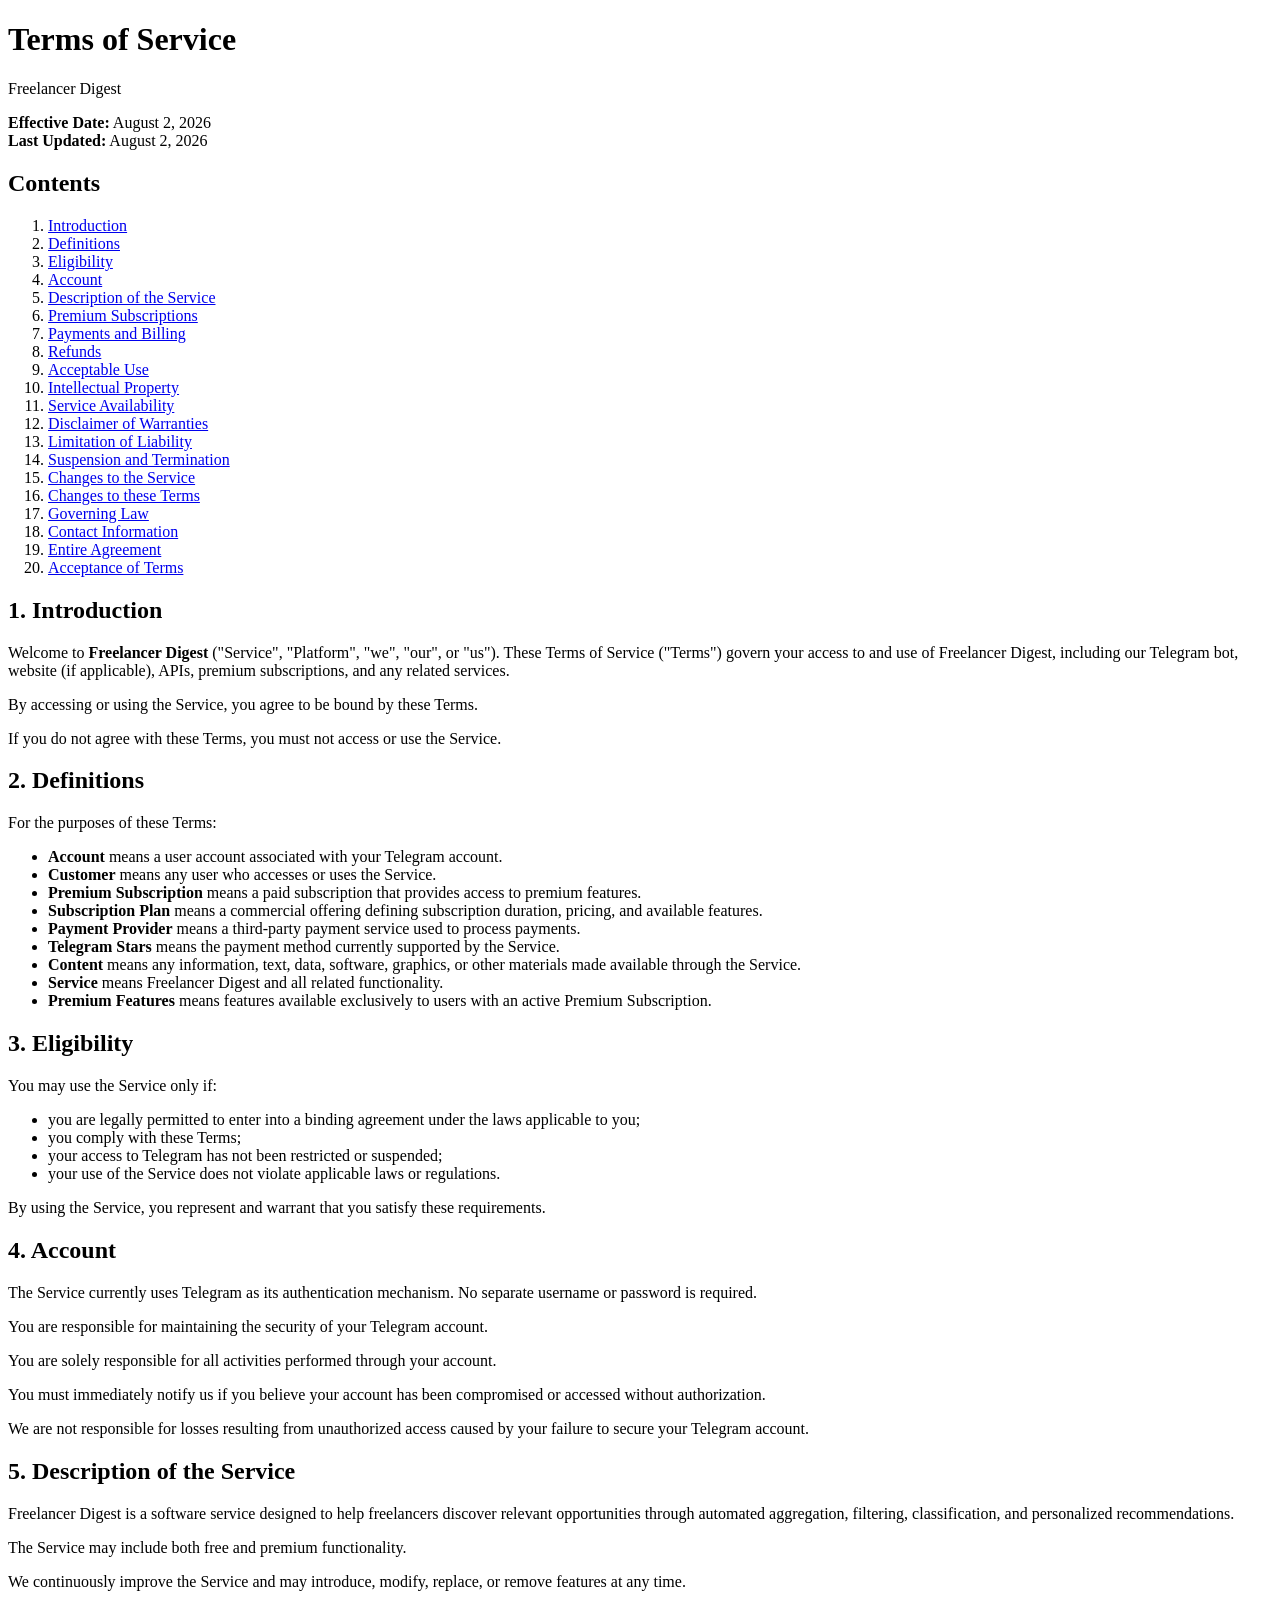
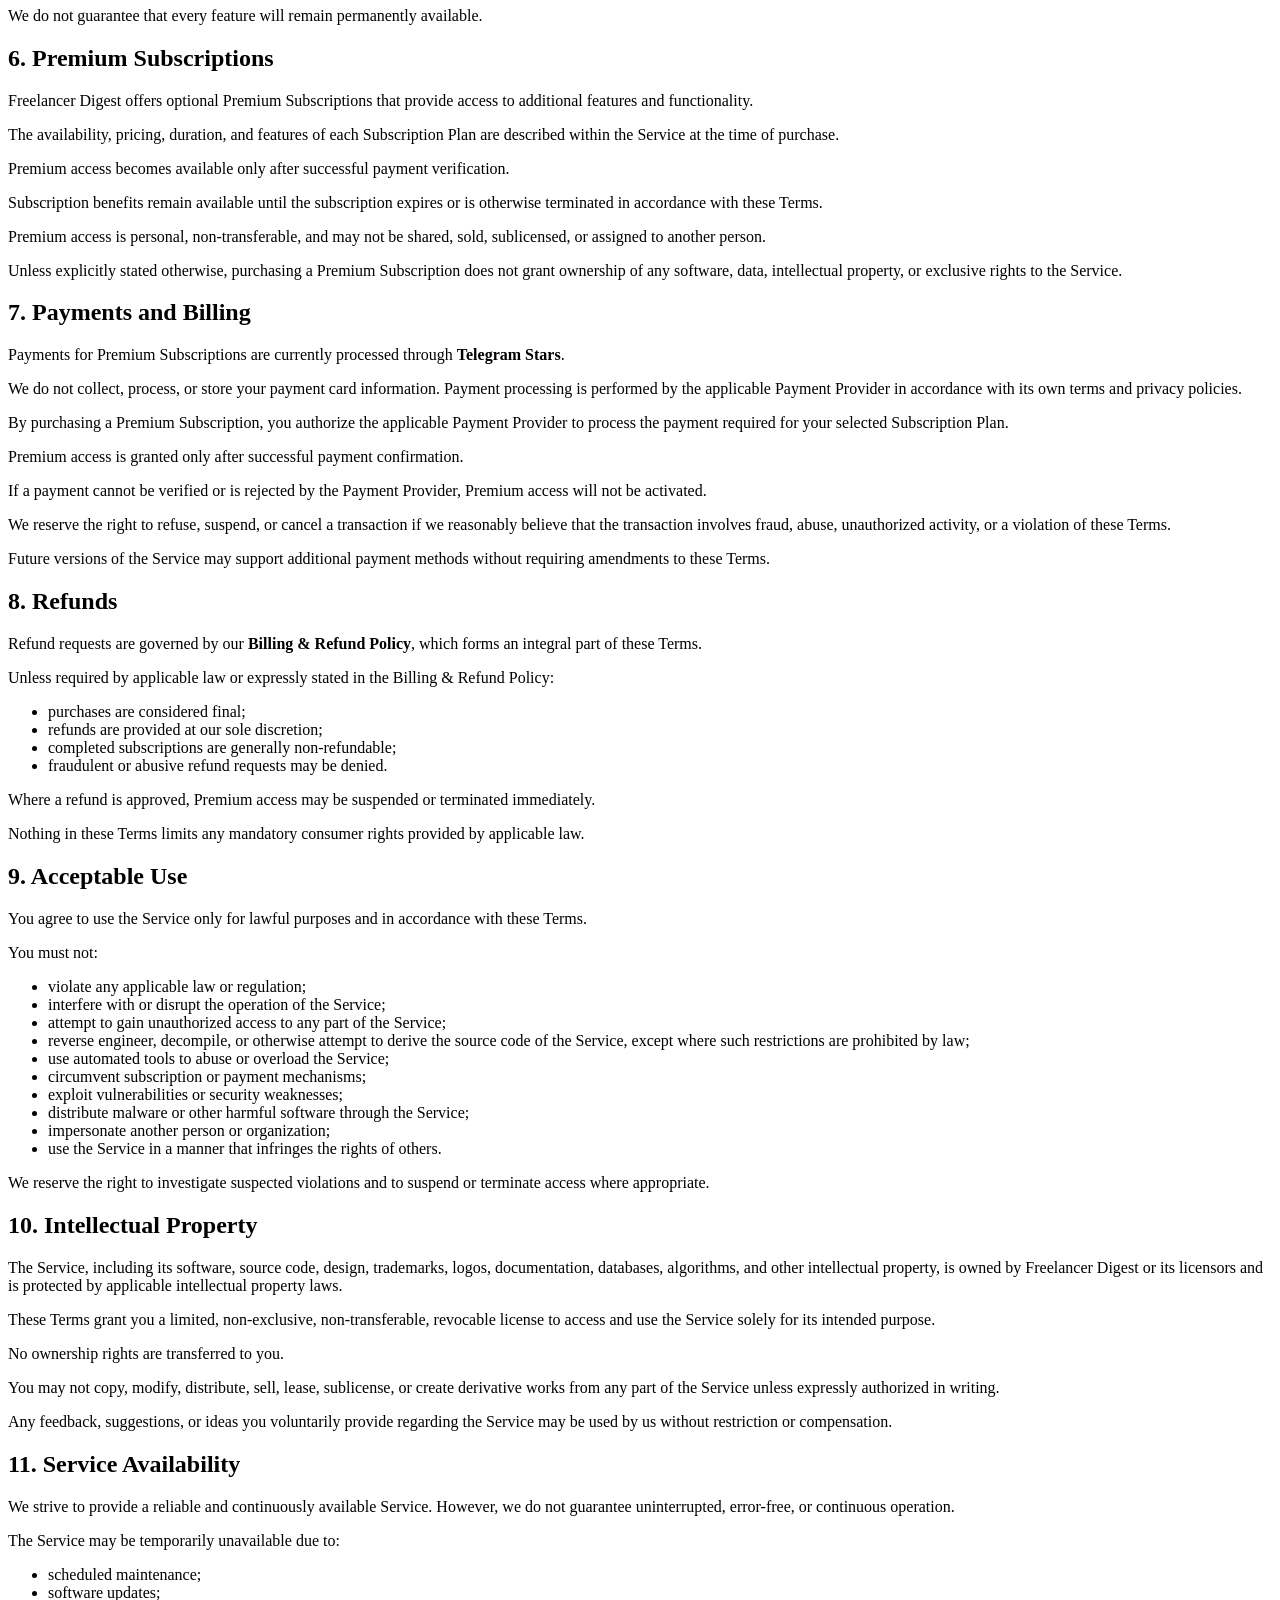
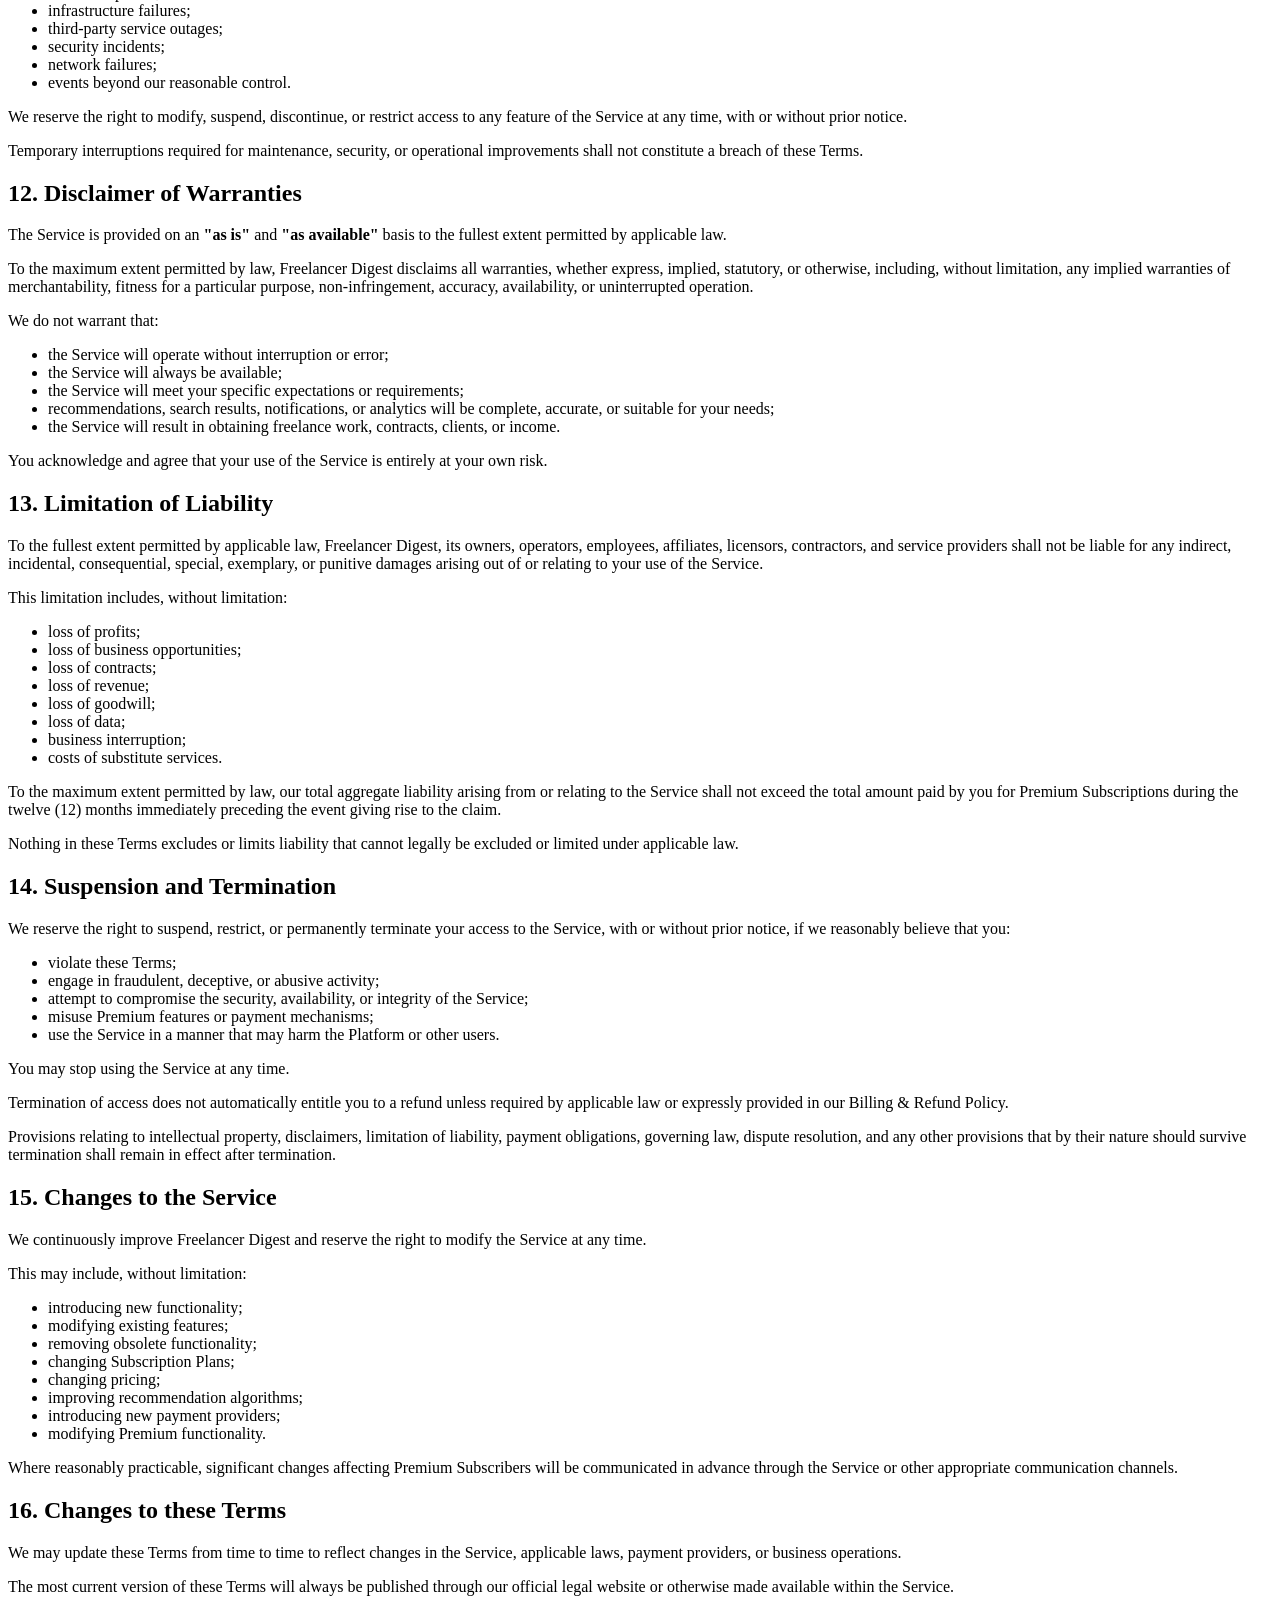
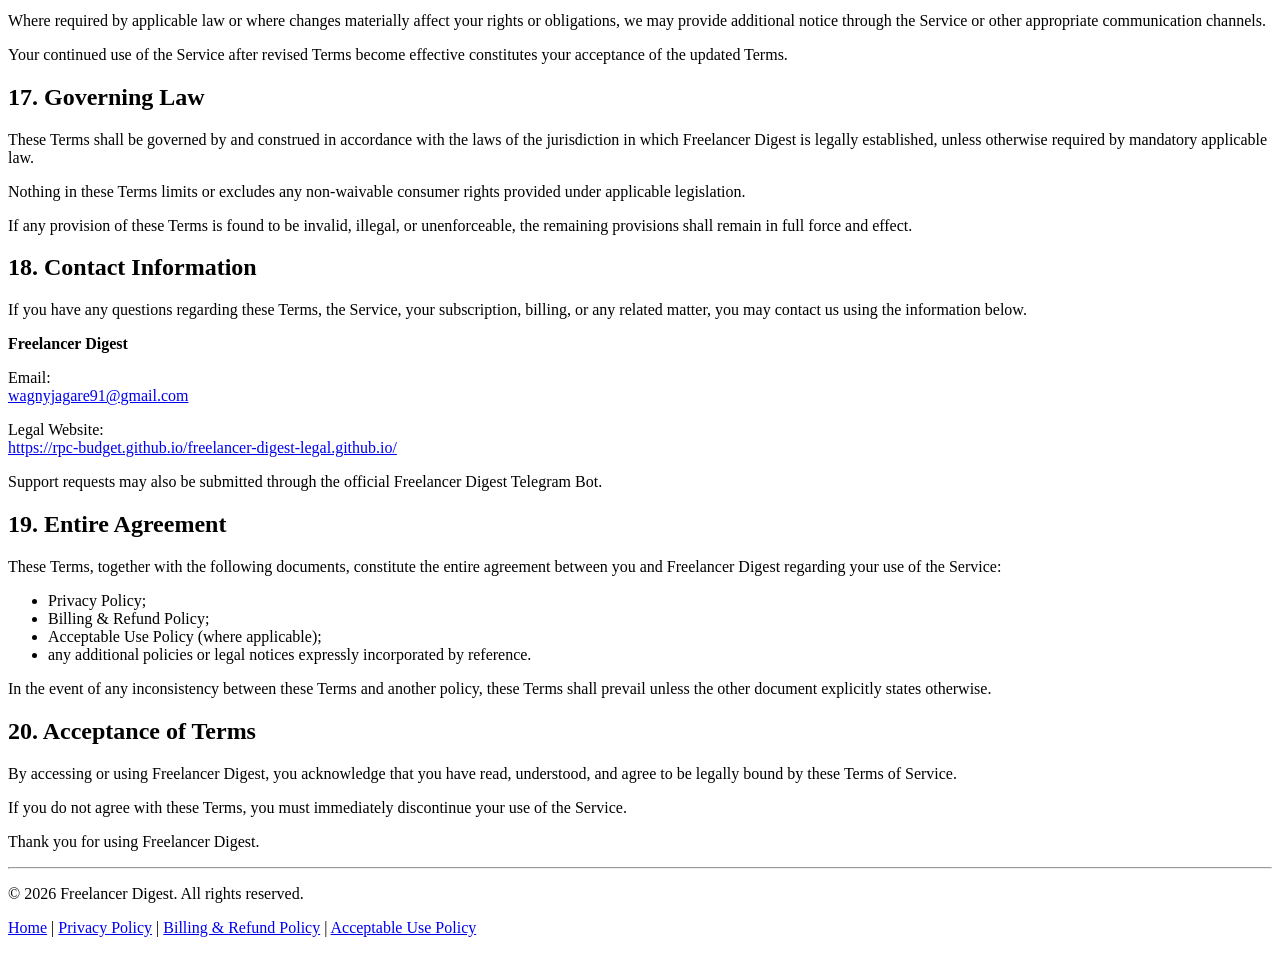
==== terms.html @ 1d77cafe "Add Terms of Service for Freelancer Digest This file contains the complete Terms of Service for Free" ====
<!DOCTYPE html>
<html lang="en">

<head>

    <meta charset="UTF-8">
    <meta name="viewport" content="width=device-width, initial-scale=1.0">

    <title>Terms of Service | Freelancer Digest Legal</title>

    <link rel="stylesheet" href="assets/style.css">

</head>

<body>

<div class="container">

<header>

    <h1>Terms of Service</h1>

    <p class="subtitle">
        Freelancer Digest
    </p>

    <p>
        <strong>Effective Date:</strong> August 2, 2026<br>
        <strong>Last Updated:</strong> August 2, 2026
    </p>

</header>

<nav class="toc">

<h2>Contents</h2>

<ol>

<li><a href="#introduction">Introduction</a></li>
<li><a href="#definitions">Definitions</a></li>
<li><a href="#eligibility">Eligibility</a></li>
<li><a href="#account">Account</a></li>
<li><a href="#service">Description of the Service</a></li>
<li><a href="#subscriptions">Premium Subscriptions</a></li>
<li><a href="#payments">Payments and Billing</a></li>
<li><a href="#refunds">Refunds</a></li>
<li><a href="#acceptable-use">Acceptable Use</a></li>
<li><a href="#ip">Intellectual Property</a></li>
<li><a href="#availability">Service Availability</a></li>
<li><a href="#warranty">Disclaimer of Warranties</a></li>
<li><a href="#liability">Limitation of Liability</a></li>
<li><a href="#termination">Suspension and Termination</a></li>
<li><a href="#changes-service">Changes to the Service</a></li>
<li><a href="#changes-terms">Changes to these Terms</a></li>
<li><a href="#governing-law">Governing Law</a></li>
<li><a href="#contact">Contact Information</a></li>
<li><a href="#agreement">Entire Agreement</a></li>
<li><a href="#acceptance">Acceptance of Terms</a></li>

</ol>

</nav>

<section id="introduction">

<h2>1. Introduction</h2>

<p>

Welcome to <strong>Freelancer Digest</strong> ("Service", "Platform", "we", "our", or "us").

These Terms of Service ("Terms") govern your access to and use of Freelancer Digest, including our Telegram bot, website (if applicable), APIs, premium subscriptions, and any related services.

</p>

<p>

By accessing or using the Service, you agree to be bound by these Terms.

</p>

<p>

If you do not agree with these Terms, you must not access or use the Service.

</p>

</section>

<section id="definitions">

<h2>2. Definitions</h2>

<p>

For the purposes of these Terms:

</p>

<ul>

<li><strong>Account</strong> means a user account associated with your Telegram account.</li>

<li><strong>Customer</strong> means any user who accesses or uses the Service.</li>

<li><strong>Premium Subscription</strong> means a paid subscription that provides access to premium features.</li>

<li><strong>Subscription Plan</strong> means a commercial offering defining subscription duration, pricing, and available features.</li>

<li><strong>Payment Provider</strong> means a third-party payment service used to process payments.</li>

<li><strong>Telegram Stars</strong> means the payment method currently supported by the Service.</li>

<li><strong>Content</strong> means any information, text, data, software, graphics, or other materials made available through the Service.</li>

<li><strong>Service</strong> means Freelancer Digest and all related functionality.</li>

<li><strong>Premium Features</strong> means features available exclusively to users with an active Premium Subscription.</li>

</ul>

</section>

<section id="eligibility">

<h2>3. Eligibility</h2>

<p>

You may use the Service only if:

</p>

<ul>

<li>you are legally permitted to enter into a binding agreement under the laws applicable to you;</li>

<li>you comply with these Terms;</li>

<li>your access to Telegram has not been restricted or suspended;</li>

<li>your use of the Service does not violate applicable laws or regulations.</li>

</ul>

<p>

By using the Service, you represent and warrant that you satisfy these requirements.

</p>

</section>

<section id="account">

<h2>4. Account</h2>

<p>

The Service currently uses Telegram as its authentication mechanism.

No separate username or password is required.

</p>

<p>

You are responsible for maintaining the security of your Telegram account.

</p>

<p>

You are solely responsible for all activities performed through your account.

</p>

<p>

You must immediately notify us if you believe your account has been compromised or accessed without authorization.

</p>

<p>

We are not responsible for losses resulting from unauthorized access caused by your failure to secure your Telegram account.

</p>

</section>

<section id="service">

<h2>5. Description of the Service</h2>

<p>

Freelancer Digest is a software service designed to help freelancers discover relevant opportunities through automated aggregation, filtering, classification, and personalized recommendations.

</p>

<p>

The Service may include both free and premium functionality.

</p>

<p>

We continuously improve the Service and may introduce, modify, replace, or remove features at any time.

</p>

<p>

We do not guarantee that every feature will remain permanently available.

</p>

<section id="subscriptions">

<h2>6. Premium Subscriptions</h2>

<p>

Freelancer Digest offers optional Premium Subscriptions that provide access to additional features and functionality.

</p>

<p>

The availability, pricing, duration, and features of each Subscription Plan are described within the Service at the time of purchase.

</p>

<p>

Premium access becomes available only after successful payment verification.

</p>

<p>

Subscription benefits remain available until the subscription expires or is otherwise terminated in accordance with these Terms.

</p>

<p>

Premium access is personal, non-transferable, and may not be shared, sold, sublicensed, or assigned to another person.

</p>

<p>

Unless explicitly stated otherwise, purchasing a Premium Subscription does not grant ownership of any software, data, intellectual property, or exclusive rights to the Service.

</p>

</section>

<section id="payments">

<h2>7. Payments and Billing</h2>

<p>

Payments for Premium Subscriptions are currently processed through <strong>Telegram Stars</strong>.

</p>

<p>

We do not collect, process, or store your payment card information. Payment processing is performed by the applicable Payment Provider in accordance with its own terms and privacy policies.

</p>

<p>

By purchasing a Premium Subscription, you authorize the applicable Payment Provider to process the payment required for your selected Subscription Plan.

</p>

<p>

Premium access is granted only after successful payment confirmation.

</p>

<p>

If a payment cannot be verified or is rejected by the Payment Provider, Premium access will not be activated.

</p>

<p>

We reserve the right to refuse, suspend, or cancel a transaction if we reasonably believe that the transaction involves fraud, abuse, unauthorized activity, or a violation of these Terms.

</p>

<p>

Future versions of the Service may support additional payment methods without requiring amendments to these Terms.

</p>

</section>

<section id="refunds">

<h2>8. Refunds</h2>

<p>

Refund requests are governed by our <strong>Billing & Refund Policy</strong>, which forms an integral part of these Terms.

</p>

<p>

Unless required by applicable law or expressly stated in the Billing & Refund Policy:

</p>

<ul>

<li>purchases are considered final;</li>

<li>refunds are provided at our sole discretion;</li>

<li>completed subscriptions are generally non-refundable;</li>

<li>fraudulent or abusive refund requests may be denied.</li>

</ul>

<p>

Where a refund is approved, Premium access may be suspended or terminated immediately.

</p>

<p>

Nothing in these Terms limits any mandatory consumer rights provided by applicable law.

</p>

</section>

<section id="acceptable-use">

<h2>9. Acceptable Use</h2>

<p>

You agree to use the Service only for lawful purposes and in accordance with these Terms.

</p>

<p>

You must not:

</p>

<ul>

<li>violate any applicable law or regulation;</li>

<li>interfere with or disrupt the operation of the Service;</li>

<li>attempt to gain unauthorized access to any part of the Service;</li>

<li>reverse engineer, decompile, or otherwise attempt to derive the source code of the Service, except where such restrictions are prohibited by law;</li>

<li>use automated tools to abuse or overload the Service;</li>

<li>circumvent subscription or payment mechanisms;</li>

<li>exploit vulnerabilities or security weaknesses;</li>

<li>distribute malware or other harmful software through the Service;</li>

<li>impersonate another person or organization;</li>

<li>use the Service in a manner that infringes the rights of others.</li>

</ul>

<p>

We reserve the right to investigate suspected violations and to suspend or terminate access where appropriate.

</p>

</section>

<section id="ip">

<h2>10. Intellectual Property</h2>

<p>

The Service, including its software, source code, design, trademarks, logos, documentation, databases, algorithms, and other intellectual property, is owned by Freelancer Digest or its licensors and is protected by applicable intellectual property laws.

</p>

<p>

These Terms grant you a limited, non-exclusive, non-transferable, revocable license to access and use the Service solely for its intended purpose.

</p>

<p>

No ownership rights are transferred to you.

</p>

<p>

You may not copy, modify, distribute, sell, lease, sublicense, or create derivative works from any part of the Service unless expressly authorized in writing.

</p>

<p>

Any feedback, suggestions, or ideas you voluntarily provide regarding the Service may be used by us without restriction or compensation.

</p>

</section>

<section id="availability">

<h2>11. Service Availability</h2>

<p>

We strive to provide a reliable and continuously available Service. However, we do not guarantee uninterrupted, error-free, or continuous operation.

</p>

<p>

The Service may be temporarily unavailable due to:

</p>

<ul>

<li>scheduled maintenance;</li>

<li>software updates;</li>

<li>infrastructure failures;</li>

<li>third-party service outages;</li>

<li>security incidents;</li>

<li>network failures;</li>

<li>events beyond our reasonable control.</li>

</ul>

<p>

We reserve the right to modify, suspend, discontinue, or restrict access to any feature of the Service at any time, with or without prior notice.

</p>

<p>

Temporary interruptions required for maintenance, security, or operational improvements shall not constitute a breach of these Terms.

</p>

</section>

<section id="warranty">

<h2>12. Disclaimer of Warranties</h2>

<p>

The Service is provided on an <strong>"as is"</strong> and <strong>"as available"</strong> basis to the fullest extent permitted by applicable law.

</p>

<p>

To the maximum extent permitted by law, Freelancer Digest disclaims all warranties, whether express, implied, statutory, or otherwise, including, without limitation, any implied warranties of merchantability, fitness for a particular purpose, non-infringement, accuracy, availability, or uninterrupted operation.

</p>

<p>

We do not warrant that:

</p>

<ul>

<li>the Service will operate without interruption or error;</li>

<li>the Service will always be available;</li>

<li>the Service will meet your specific expectations or requirements;</li>

<li>recommendations, search results, notifications, or analytics will be complete, accurate, or suitable for your needs;</li>

<li>the Service will result in obtaining freelance work, contracts, clients, or income.</li>

</ul>

<p>

You acknowledge and agree that your use of the Service is entirely at your own risk.

</p>

</section>

<section id="liability">

<h2>13. Limitation of Liability</h2>

<p>

To the fullest extent permitted by applicable law, Freelancer Digest, its owners, operators, employees, affiliates, licensors, contractors, and service providers shall not be liable for any indirect, incidental, consequential, special, exemplary, or punitive damages arising out of or relating to your use of the Service.

</p>

<p>

This limitation includes, without limitation:

</p>

<ul>

<li>loss of profits;</li>

<li>loss of business opportunities;</li>

<li>loss of contracts;</li>

<li>loss of revenue;</li>

<li>loss of goodwill;</li>

<li>loss of data;</li>

<li>business interruption;</li>

<li>costs of substitute services.</li>

</ul>

<p>

To the maximum extent permitted by law, our total aggregate liability arising from or relating to the Service shall not exceed the total amount paid by you for Premium Subscriptions during the twelve (12) months immediately preceding the event giving rise to the claim.

</p>

<p>

Nothing in these Terms excludes or limits liability that cannot legally be excluded or limited under applicable law.

</p>

</section>

<section id="termination">

<h2>14. Suspension and Termination</h2>

<p>

We reserve the right to suspend, restrict, or permanently terminate your access to the Service, with or without prior notice, if we reasonably believe that you:

</p>

<ul>

<li>violate these Terms;</li>

<li>engage in fraudulent, deceptive, or abusive activity;</li>

<li>attempt to compromise the security, availability, or integrity of the Service;</li>

<li>misuse Premium features or payment mechanisms;</li>

<li>use the Service in a manner that may harm the Platform or other users.</li>

</ul>

<p>

You may stop using the Service at any time.

</p>

<p>

Termination of access does not automatically entitle you to a refund unless required by applicable law or expressly provided in our Billing & Refund Policy.

</p>

<p>

Provisions relating to intellectual property, disclaimers, limitation of liability, payment obligations, governing law, dispute resolution, and any other provisions that by their nature should survive termination shall remain in effect after termination.

</p>

</section>

<section id="changes-service">

<h2>15. Changes to the Service</h2>

<p>

We continuously improve Freelancer Digest and reserve the right to modify the Service at any time.

</p>

<p>

This may include, without limitation:

</p>

<ul>

<li>introducing new functionality;</li>

<li>modifying existing features;</li>

<li>removing obsolete functionality;</li>

<li>changing Subscription Plans;</li>

<li>changing pricing;</li>

<li>improving recommendation algorithms;</li>

<li>introducing new payment providers;</li>

<li>modifying Premium functionality.</li>

</ul>

<p>

Where reasonably practicable, significant changes affecting Premium Subscribers will be communicated in advance through the Service or other appropriate communication channels.

</p>

</section>

<section id="changes-terms">

<h2>16. Changes to these Terms</h2>

<p>

We may update these Terms from time to time to reflect changes in the Service, applicable laws, payment providers, or business operations.

</p>

<p>

The most current version of these Terms will always be published through our official legal website or otherwise made available within the Service.

</p>

<p>

Where required by applicable law or where changes materially affect your rights or obligations, we may provide additional notice through the Service or other appropriate communication channels.

</p>

<p>

Your continued use of the Service after revised Terms become effective constitutes your acceptance of the updated Terms.

</p>

</section>

<section id="governing-law">

<h2>17. Governing Law</h2>

<p>

These Terms shall be governed by and construed in accordance with the laws of the jurisdiction in which Freelancer Digest is legally established, unless otherwise required by mandatory applicable law.

</p>

<p>

Nothing in these Terms limits or excludes any non-waivable consumer rights provided under applicable legislation.

</p>

<p>

If any provision of these Terms is found to be invalid, illegal, or unenforceable, the remaining provisions shall remain in full force and effect.

</p>

</section>

<section id="contact">

<h2>18. Contact Information</h2>

<p>

If you have any questions regarding these Terms, the Service, your subscription, billing, or any related matter, you may contact us using the information below.

</p>

<p>

<strong>Freelancer Digest</strong>

</p>

<p>

Email:<br>

<a href="mailto:support@freelancerdigest.io">wagnyjagare91@gmail.com</a>

</p>

<p>

Legal Website:<br>

<a href="https://rpc-budget.github.io/freelancer-digest-legal.github.io/">
https://rpc-budget.github.io/freelancer-digest-legal.github.io/
</a>

</p>

<p>

Support requests may also be submitted through the official Freelancer Digest Telegram Bot.

</p>

</section>

<section id="agreement">

<h2>19. Entire Agreement</h2>

<p>

These Terms, together with the following documents, constitute the entire agreement between you and Freelancer Digest regarding your use of the Service:

</p>

<ul>

<li>Privacy Policy;</li>

<li>Billing & Refund Policy;</li>

<li>Acceptable Use Policy (where applicable);</li>

<li>any additional policies or legal notices expressly incorporated by reference.</li>

</ul>

<p>

In the event of any inconsistency between these Terms and another policy, these Terms shall prevail unless the other document explicitly states otherwise.

</p>

</section>

<section id="acceptance">

<h2>20. Acceptance of Terms</h2>

<p>

By accessing or using Freelancer Digest, you acknowledge that you have read, understood, and agree to be legally bound by these Terms of Service.

</p>

<p>

If you do not agree with these Terms, you must immediately discontinue your use of the Service.

</p>

<p>

Thank you for using Freelancer Digest.

</p>

</section>

<footer>

<hr>

<p>

© 2026 Freelancer Digest. All rights reserved.

</p>

<p>

<a href="index.html">Home</a> |
<a href="privacy.html">Privacy Policy</a> |
<a href="billing.html">Billing & Refund Policy</a> |
<a href="acceptable-use.html">Acceptable Use Policy</a>

</p>

</footer>

</div>

</body>

</html>

</section>
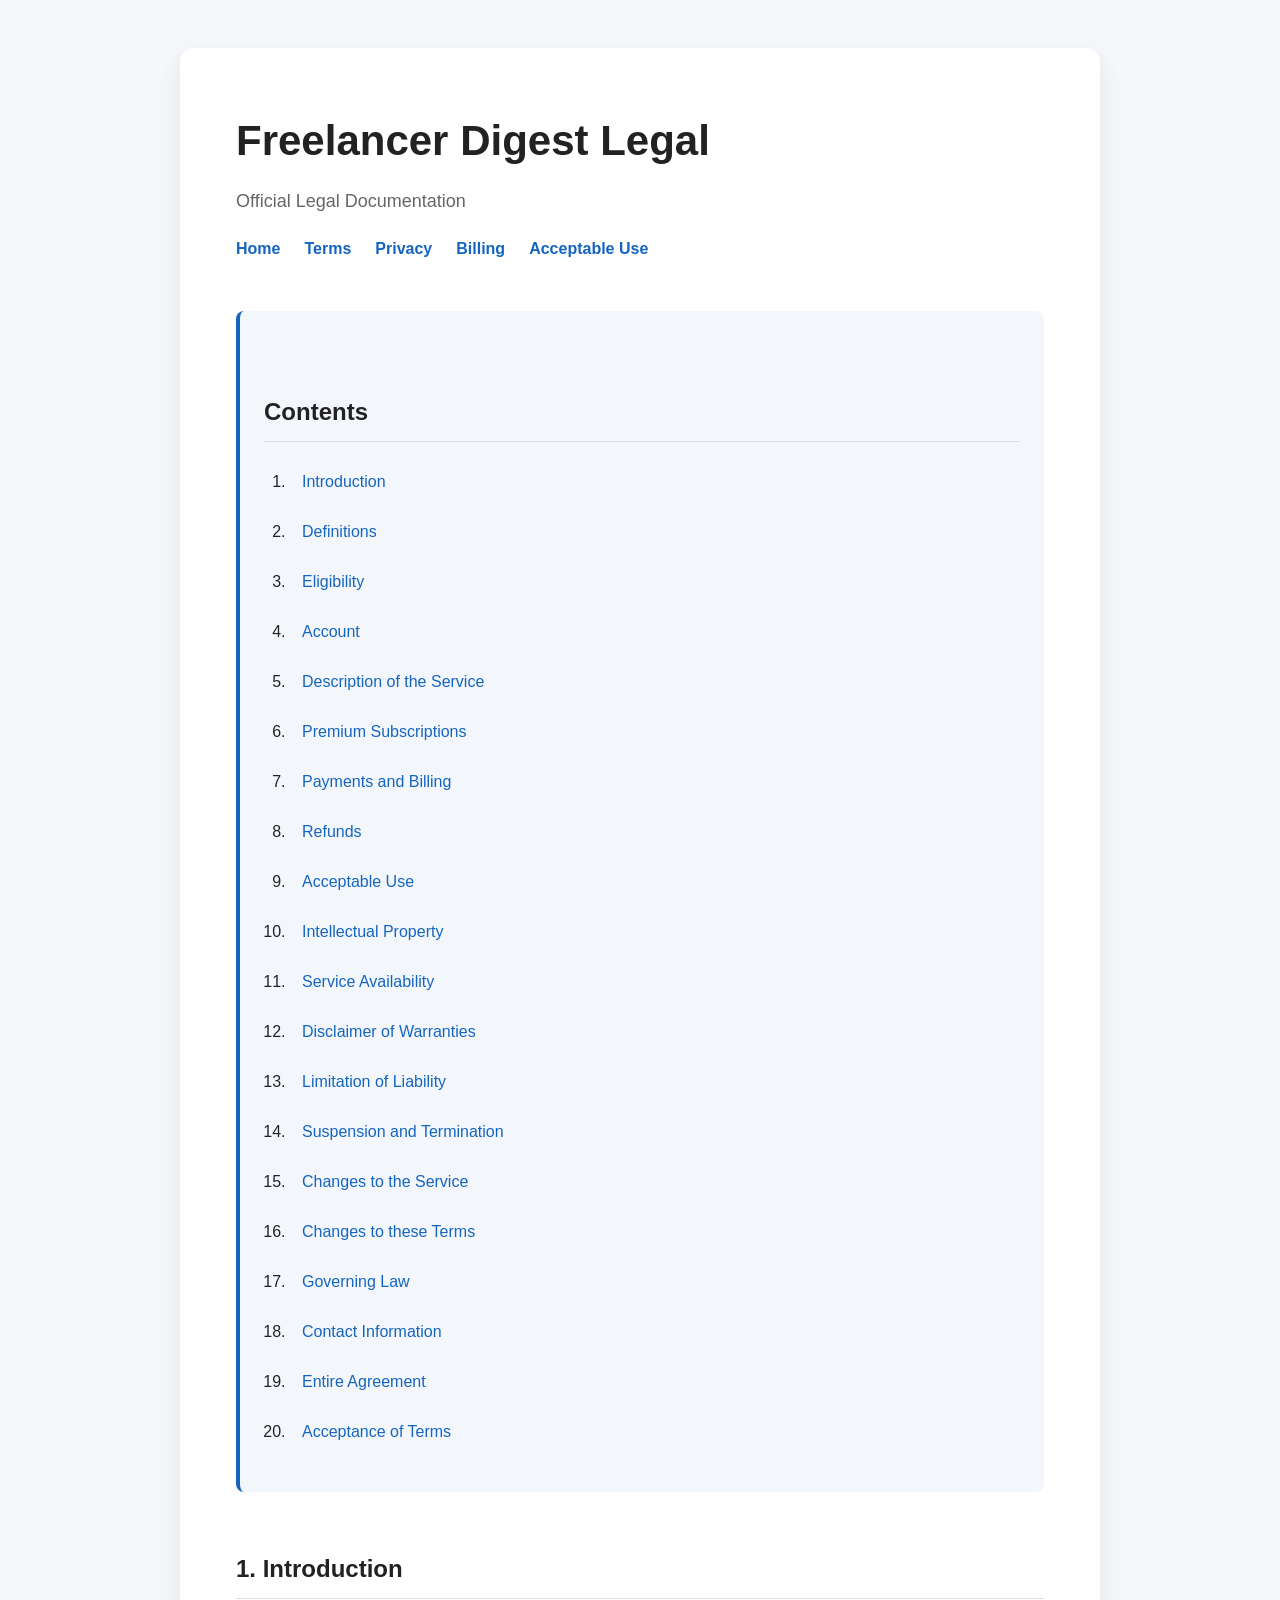
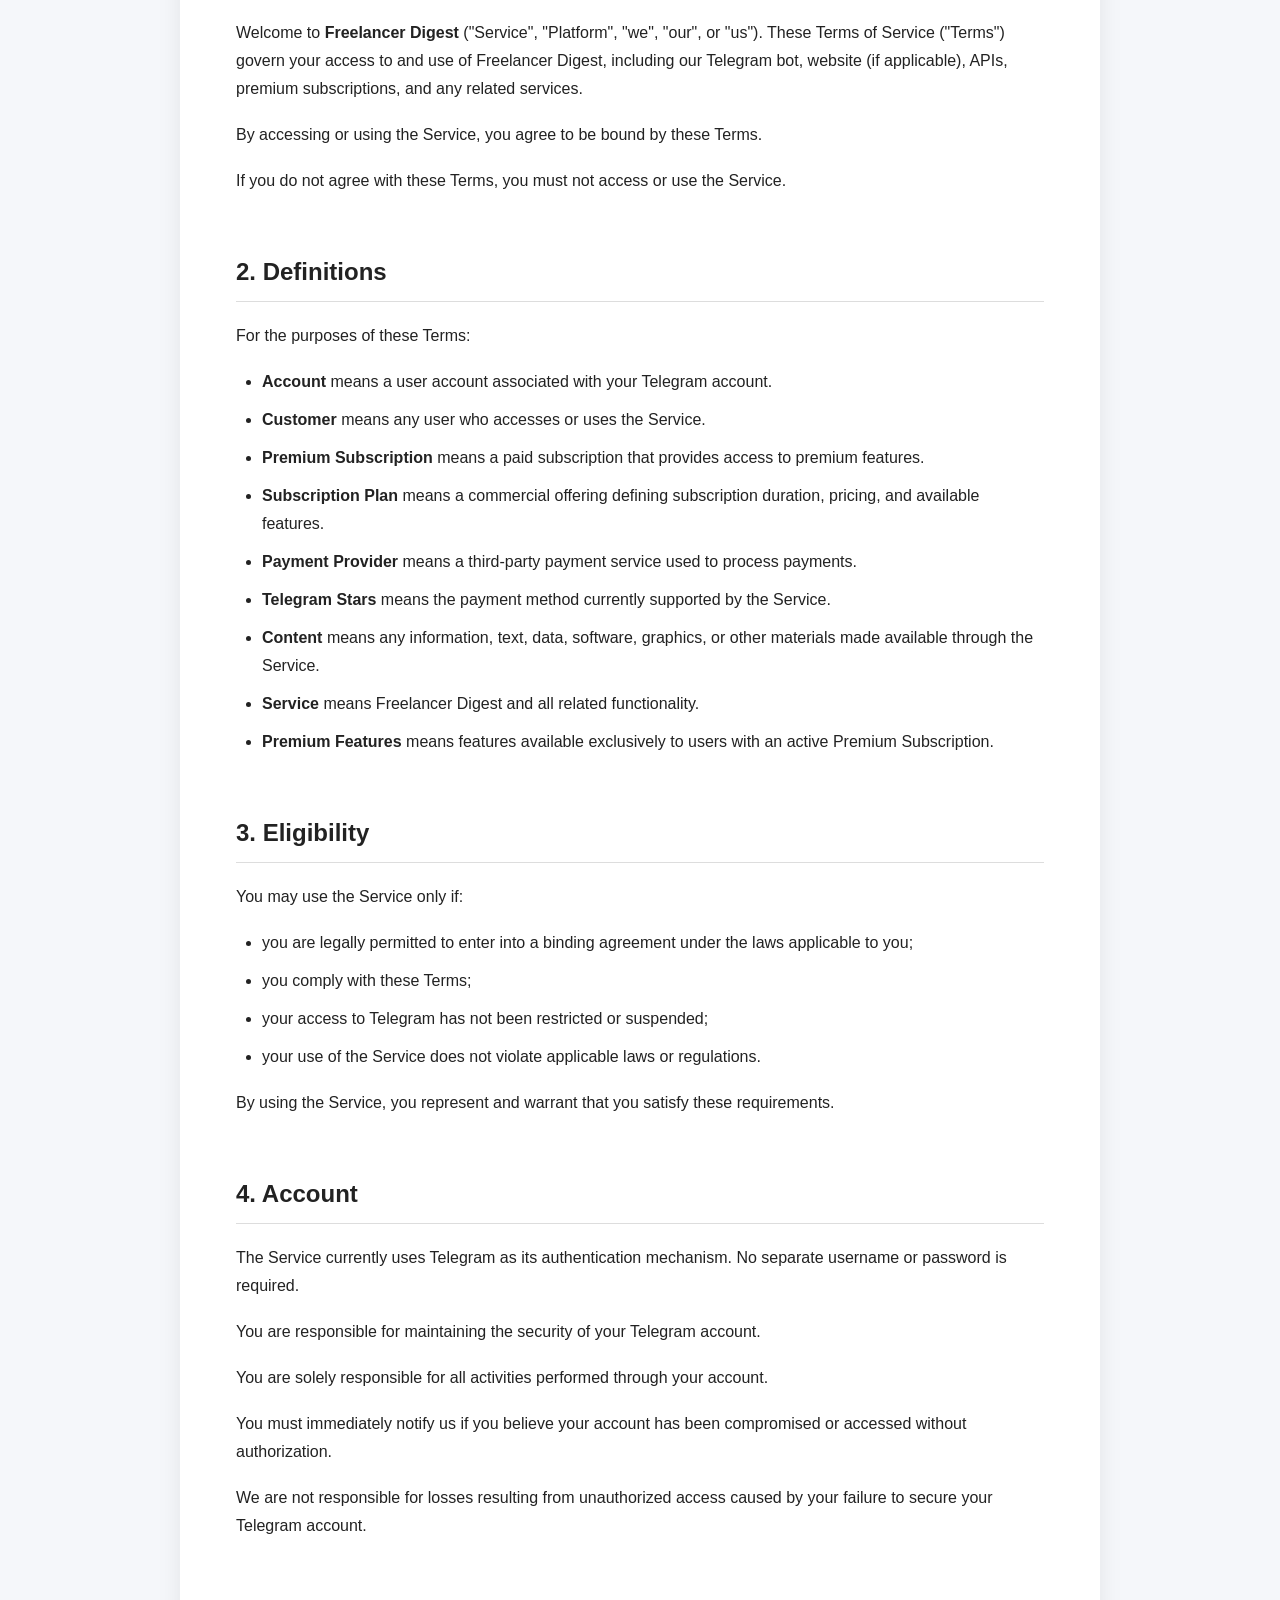
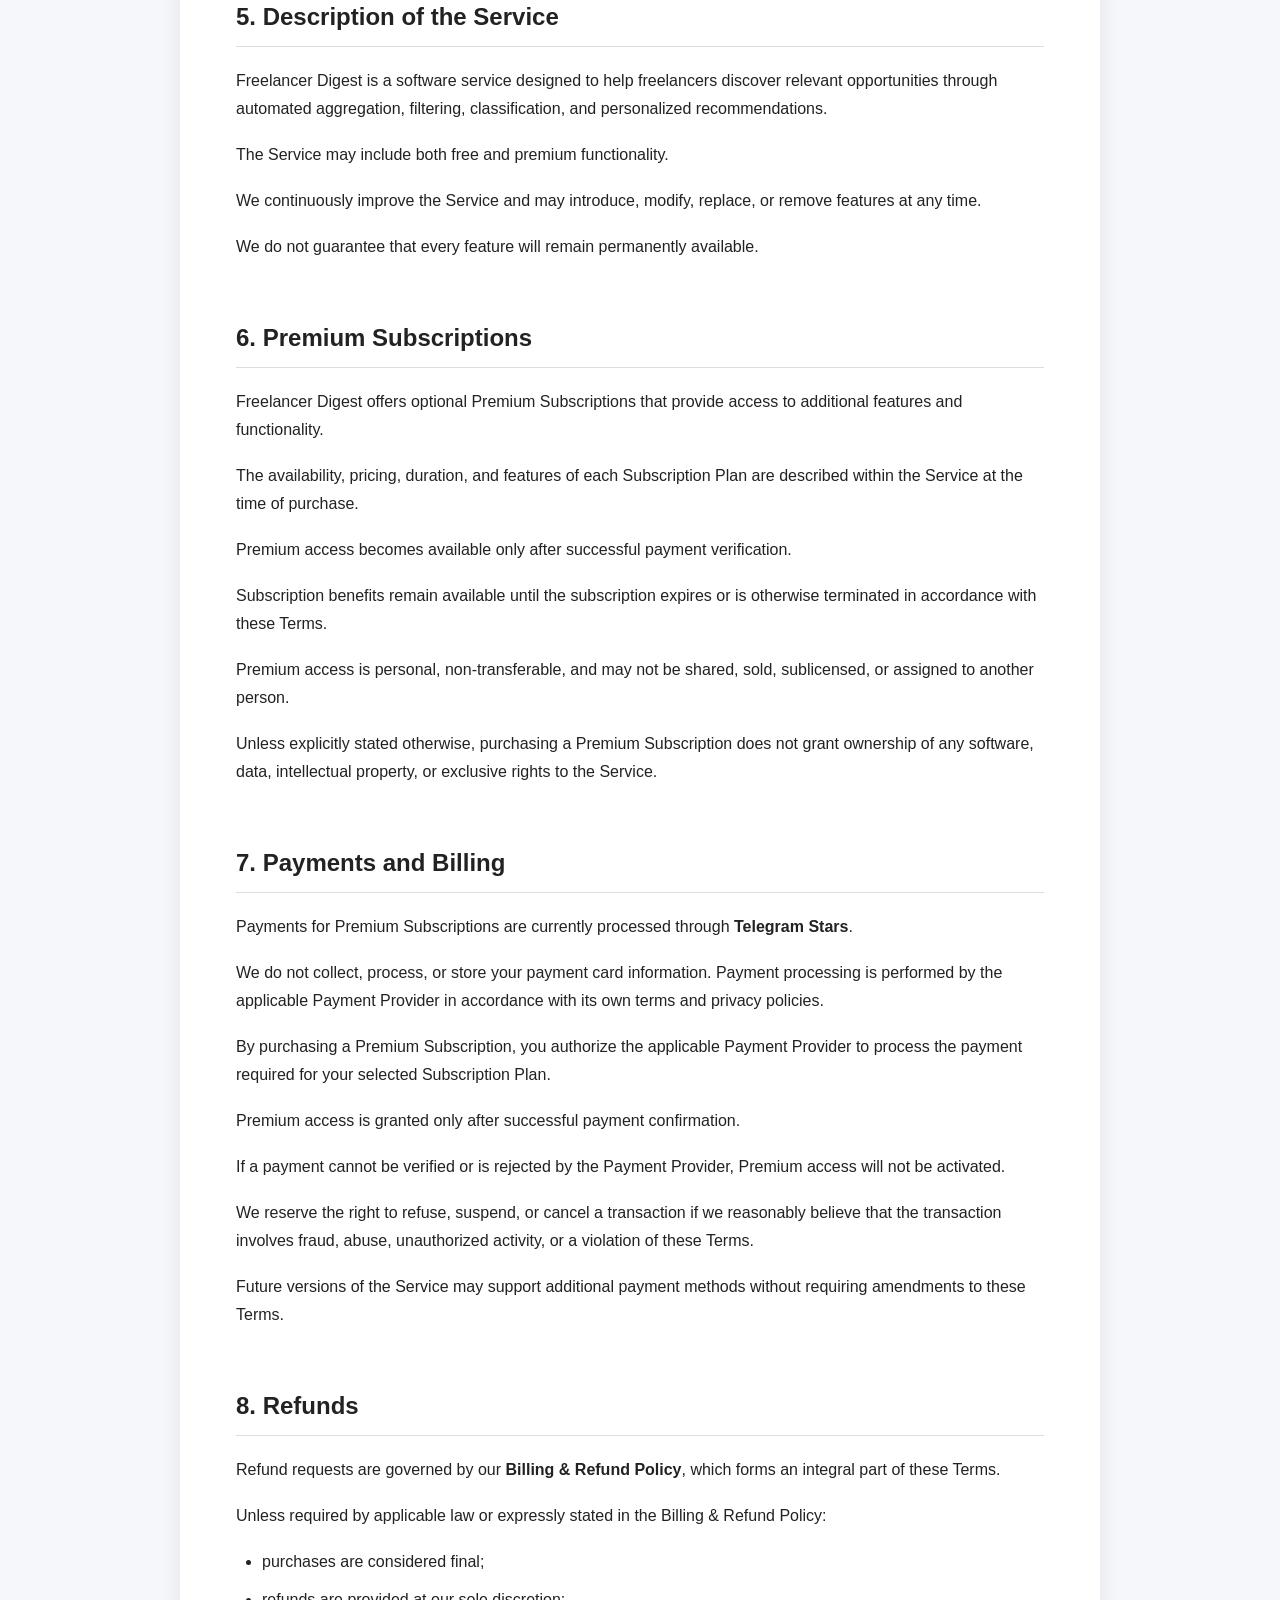
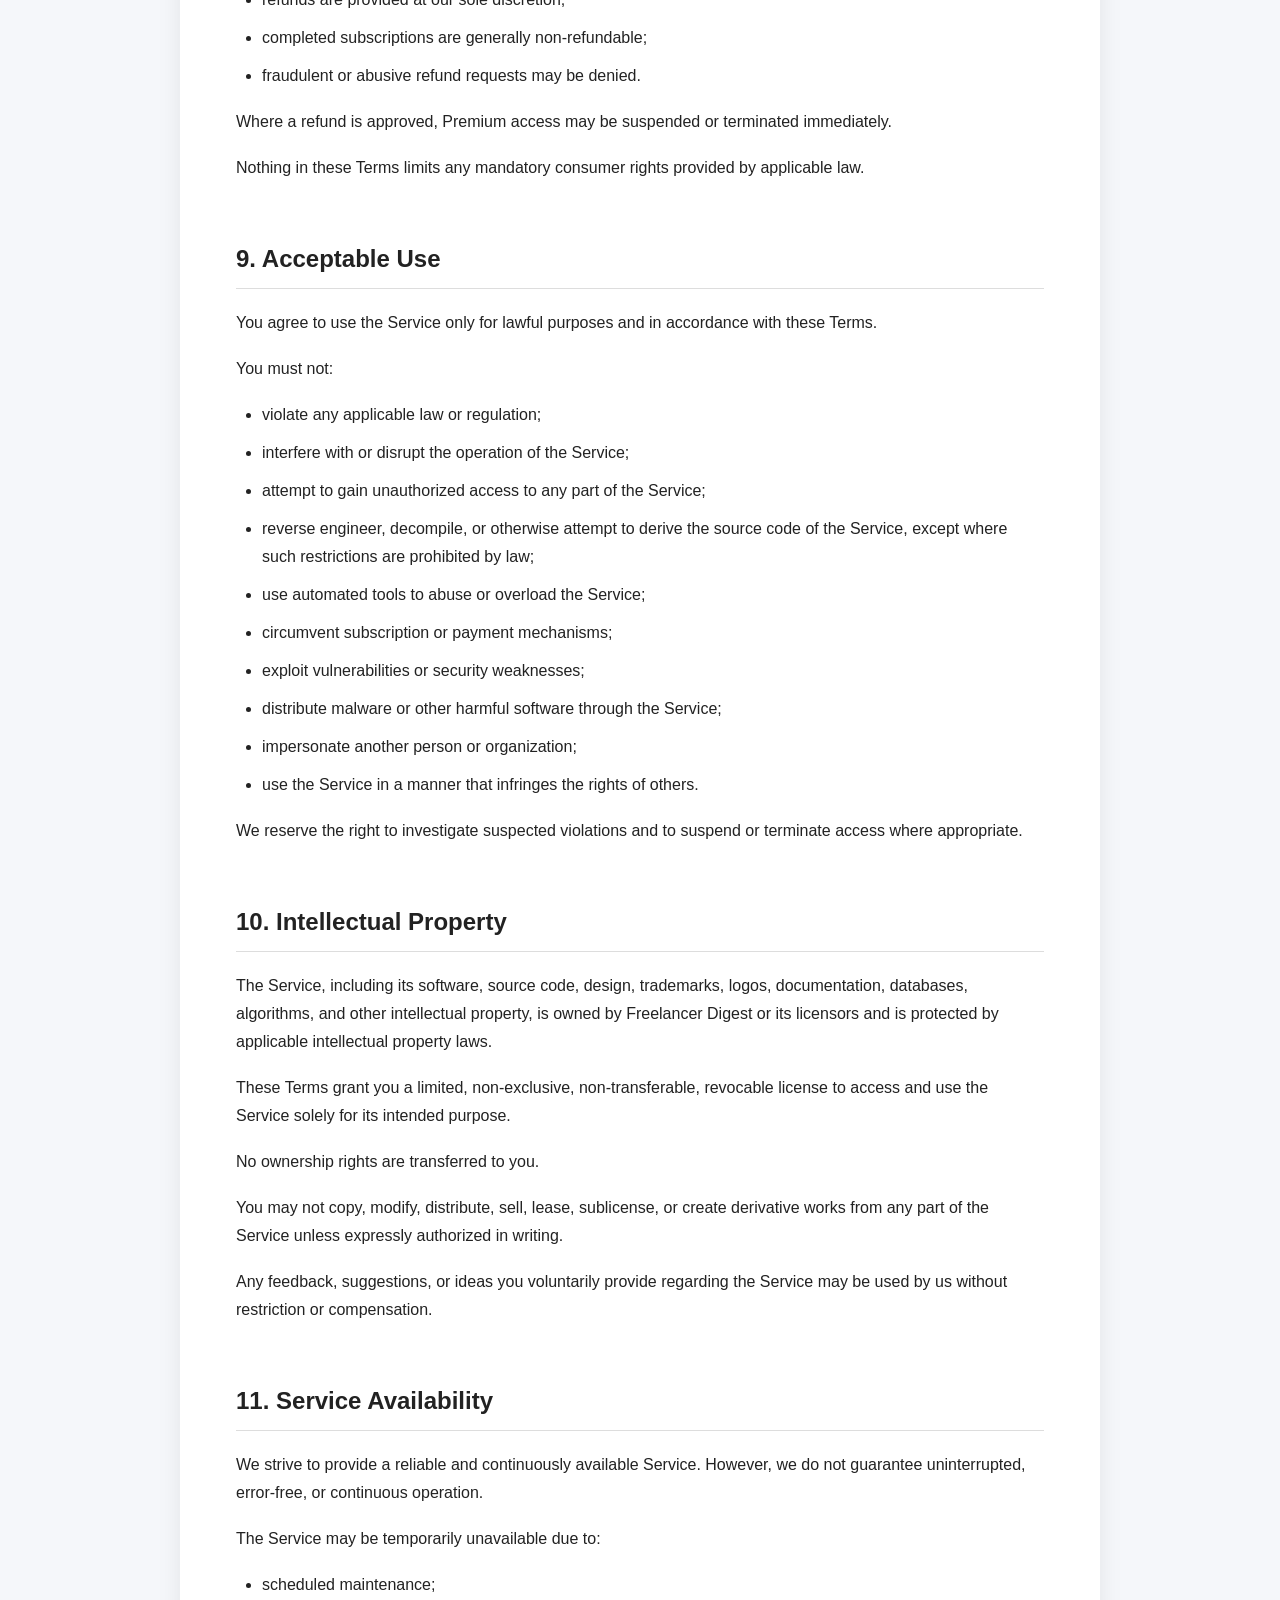
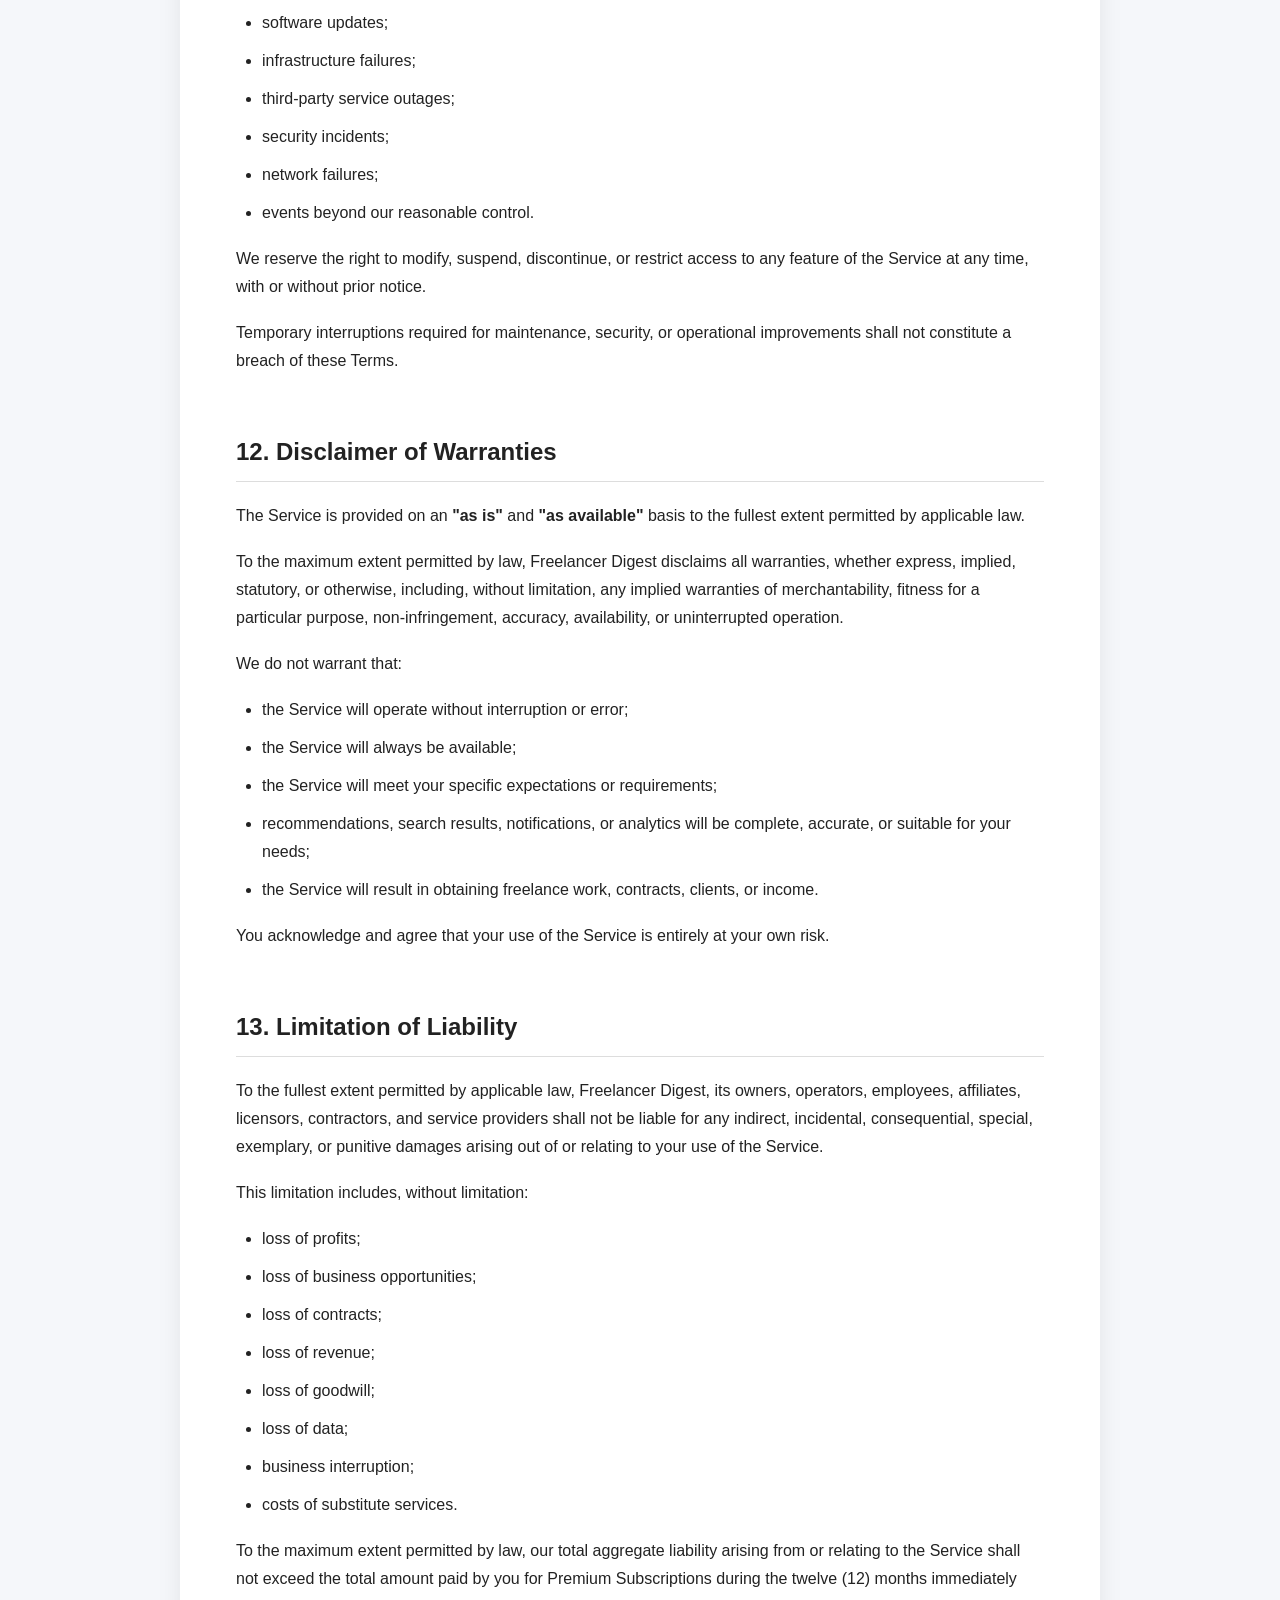
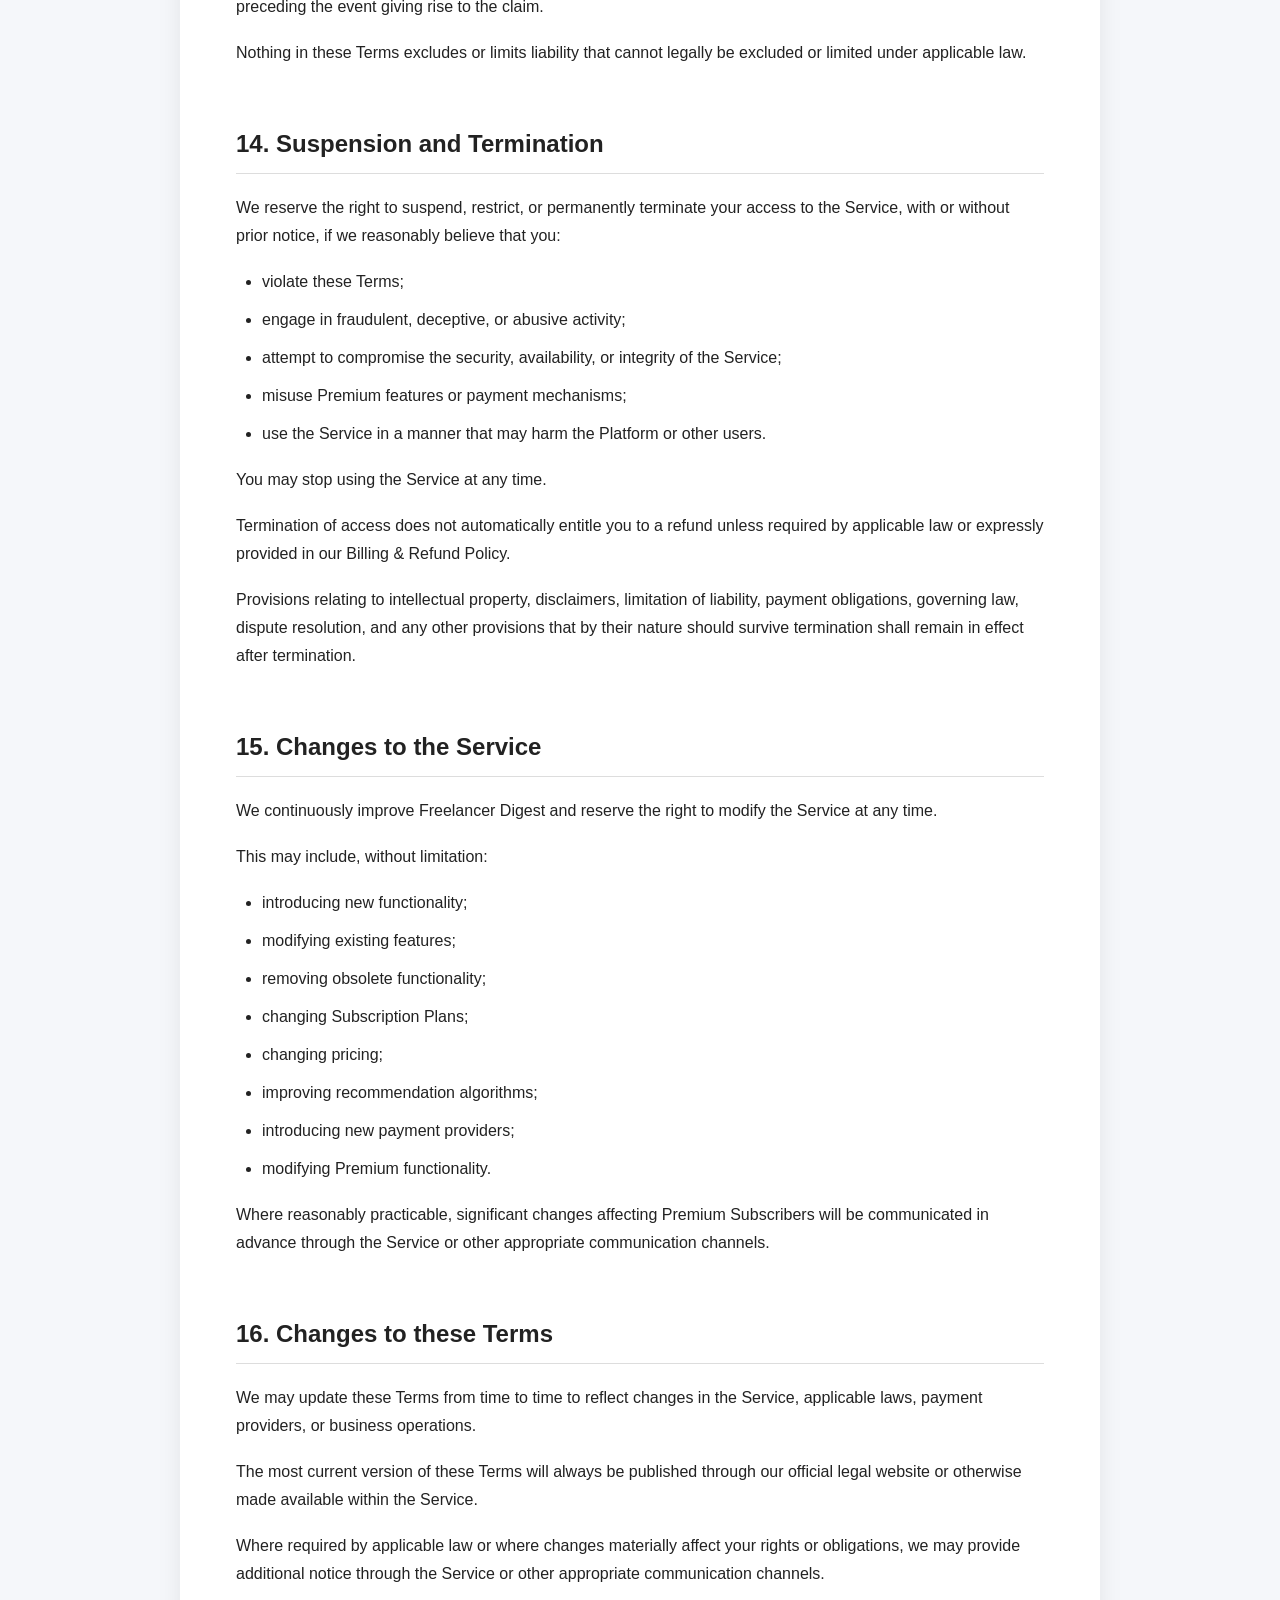
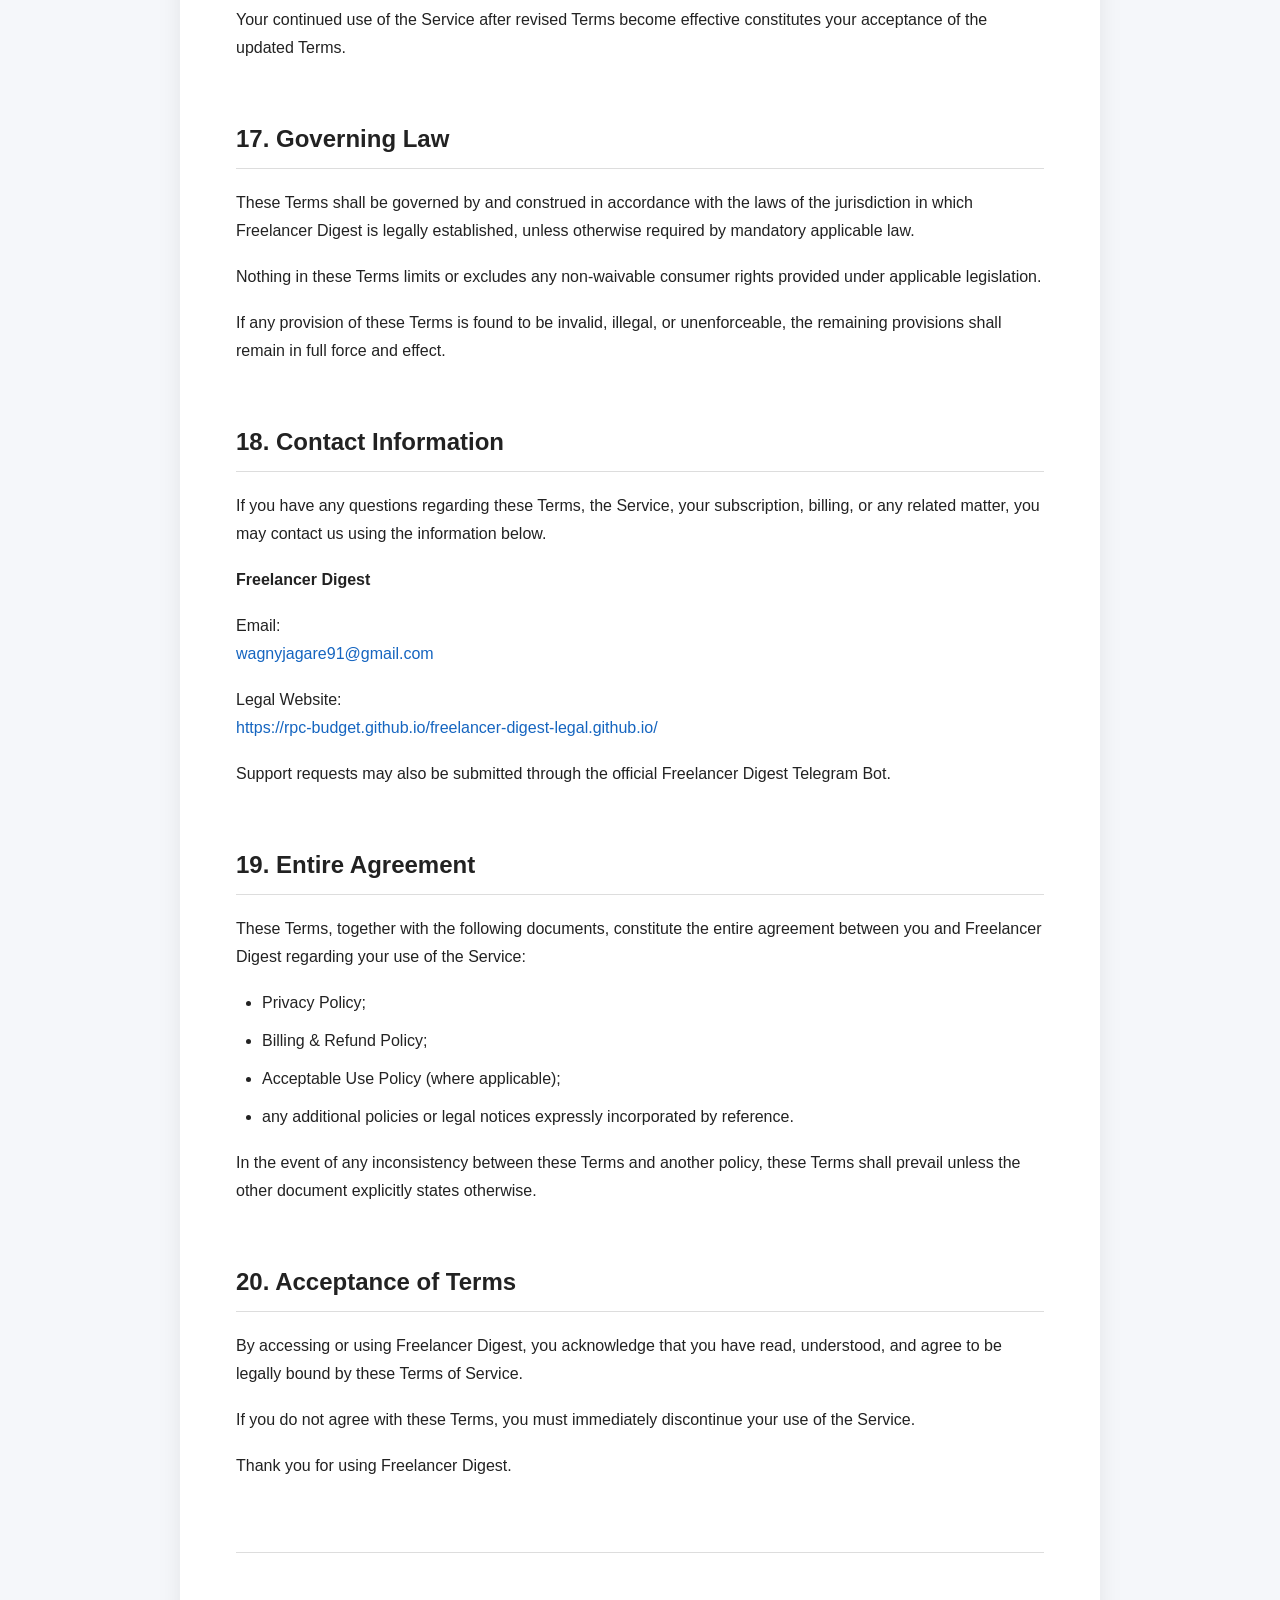
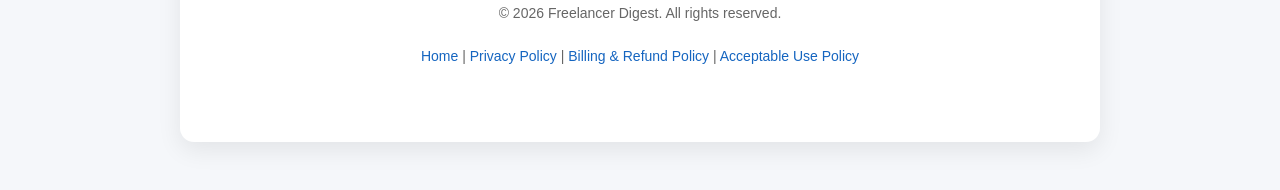
==== commit 0a278796: "Update terms.html with legal metadata and navigation" ====
--- a/terms.html
+++ b/terms.html
@@ -10,6 +10,23 @@
 
     <link rel="stylesheet" href="assets/style.css">
 
+    <link rel="icon" href="assets/favicon.ico">
+
+<meta name="description"
+      content="Official legal documentation for Freelancer Digest">
+
+<meta property="og:title"
+      content="Freelancer Digest Legal">
+
+<meta property="og:type"
+      content="website">
+
+<meta property="og:url"
+      content="https://freelancer-digest-legal.github.io/">
+
+<meta property="og:description"
+      content="Official legal documentation for Freelancer Digest">
+
 </head>
 
 <body>
@@ -18,16 +35,31 @@
 
 <header>
 
-    <h1>Terms of Service</h1>
-
-    <p class="subtitle">
-        Freelancer Digest
-    </p>
-
-    <p>
-        <strong>Effective Date:</strong> August 2, 2026<br>
-        <strong>Last Updated:</strong> August 2, 2026
-    </p>
+<h1>
+
+Freelancer Digest Legal
+
+</h1>
+
+<p class="subtitle">
+
+Official Legal Documentation
+
+</p>
+
+<nav class="nav">
+
+<a href="index.html">Home</a>
+
+<a href="terms.html">Terms</a>
+
+<a href="privacy.html">Privacy</a>
+
+<a href="billing.html">Billing</a>
+
+<a href="acceptable-use.html">Acceptable Use</a>
+
+</nav>
 
 </header>
 
@@ -837,6 +869,14 @@
 
 </div>
 
+    <a href="#" class="back-top">
+
+↑
+
+</a>
+
+<script src="assets/script.js"></script>
+
 </body>
 
 </html>
--- a/assets/style.css
+++ b/assets/style.css
@@ -0,0 +1,390 @@
+:root {
+    --bg: #f5f7fa;
+    --surface: #ffffff;
+    --text: #222;
+    --text-secondary: #666;
+    --border: #dddddd;
+    --primary: #1565c0;
+    --primary-hover: #0d47a1;
+    --shadow: 0 8px 24px rgba(0,0,0,.08);
+    --max-width: 920px;
+}
+
+@media (prefers-color-scheme: dark) {
+
+:root {
+    --bg: #0d1117;
+    --surface: #161b22;
+    --text: #e6edf3;
+    --text-secondary: #9da7b3;
+    --border: #30363d;
+    --primary: #58a6ff;
+    --primary-hover: #79c0ff;
+    --shadow: 0 8px 24px rgba(0,0,0,.45);
+}
+
+}
+
+* {
+    box-sizing: border-box;
+}
+
+html {
+    scroll-behavior: smooth;
+}
+
+body {
+
+    margin: 0;
+
+    background: var(--bg);
+
+    color: var(--text);
+
+    font-family:
+        Inter,
+        "Segoe UI",
+        Roboto,
+        Helvetica,
+        Arial,
+        sans-serif;
+
+    line-height: 1.75;
+
+}
+
+.container {
+
+    max-width: var(--max-width);
+
+    margin: 48px auto;
+
+    background: var(--surface);
+
+    border-radius: 14px;
+
+    padding: 56px;
+
+    box-shadow: var(--shadow);
+
+}
+
+header {
+
+    margin-bottom: 48px;
+
+}
+
+h1 {
+
+    margin: 0;
+
+    font-size: 42px;
+
+}
+
+.subtitle {
+
+    margin-top: 8px;
+
+    color: var(--text-secondary);
+
+    font-size: 18px;
+
+}
+
+h2 {
+
+    margin-top: 56px;
+
+    margin-bottom: 20px;
+
+    padding-bottom: 8px;
+
+    border-bottom: 1px solid var(--border);
+
+}
+
+h3 {
+
+    margin-top: 32px;
+
+}
+
+p {
+
+    margin: 18px 0;
+
+}
+
+ul,
+ol {
+
+    padding-left: 26px;
+
+}
+
+li {
+
+    margin: 10px 0;
+
+}
+
+strong {
+
+    font-weight: 600;
+
+}
+
+a {
+
+    color: var(--primary);
+
+    text-decoration: none;
+
+}
+
+a:hover {
+
+    color: var(--primary-hover);
+
+    text-decoration: underline;
+
+}
+
+.toc {
+
+    margin: 40px 0;
+
+    padding: 24px;
+
+    border-left: 4px solid var(--primary);
+
+    background: rgba(21,101,192,.05);
+
+    border-radius: 8px;
+
+}
+
+@media (prefers-color-scheme: dark) {
+
+.toc {
+
+    background: rgba(88,166,255,.08);
+
+}
+
+}
+
+hr {
+
+    border: 0;
+
+    border-top: 1px solid var(--border);
+
+    margin: 48px 0;
+
+}
+
+footer {
+
+    margin-top: 72px;
+
+    text-align: center;
+
+    color: var(--text-secondary);
+
+    font-size: 14px;
+
+}
+
+.nav {
+
+    display: flex;
+
+    gap: 24px;
+
+    flex-wrap: wrap;
+
+    margin-top: 16px;
+
+}
+
+.nav a {
+
+    font-weight: 600;
+
+}
+
+blockquote {
+
+    margin: 24px 0;
+
+    padding: 16px 20px;
+
+    border-left: 4px solid var(--primary);
+
+    background: rgba(0,0,0,.03);
+
+}
+
+@media (prefers-color-scheme: dark) {
+
+blockquote {
+
+    background: rgba(255,255,255,.04);
+
+}
+
+}
+
+table {
+
+    width: 100%;
+
+    border-collapse: collapse;
+
+    margin: 24px 0;
+
+}
+
+th,
+td {
+
+    border: 1px solid var(--border);
+
+    padding: 12px;
+
+    text-align: left;
+
+}
+
+th {
+
+    background: rgba(0,0,0,.04);
+
+}
+
+@media (prefers-color-scheme: dark) {
+
+th {
+
+    background: rgba(255,255,255,.05);
+
+}
+
+}
+
+code {
+
+    background: rgba(0,0,0,.08);
+
+    padding: 2px 6px;
+
+    border-radius: 4px;
+
+}
+
+@media (prefers-color-scheme: dark) {
+
+code {
+
+    background: rgba(255,255,255,.08);
+
+}
+
+}
+
+.back-top {
+
+    position: fixed;
+
+    right: 24px;
+
+    bottom: 24px;
+
+    width: 48px;
+
+    height: 48px;
+
+    border-radius: 50%;
+
+    background: var(--primary);
+
+    color: white;
+
+    display: flex;
+
+    justify-content: center;
+
+    align-items: center;
+
+    text-decoration: none;
+
+    font-size: 22px;
+
+    box-shadow: var(--shadow);
+
+}
+
+.back-top:hover {
+
+    text-decoration: none;
+
+}
+
+@media (max-width:900px) {
+
+.container {
+
+    margin: 0;
+
+    border-radius: 0;
+
+    padding: 28px;
+
+}
+
+h1 {
+
+    font-size: 34px;
+
+}
+
+.nav {
+
+    gap: 12px;
+
+}
+
+}
+
+.toc a {
+
+    display: block;
+
+    padding: 6px 12px;
+
+    border-radius: 6px;
+
+    transition: .2s;
+
+}
+
+.toc a.active {
+
+    background: var(--primary);
+
+    color: white;
+
+}
+
+.back-top {
+
+    opacity: 0;
+
+    pointer-events: none;
+
+    transition: .25s;
+
+}
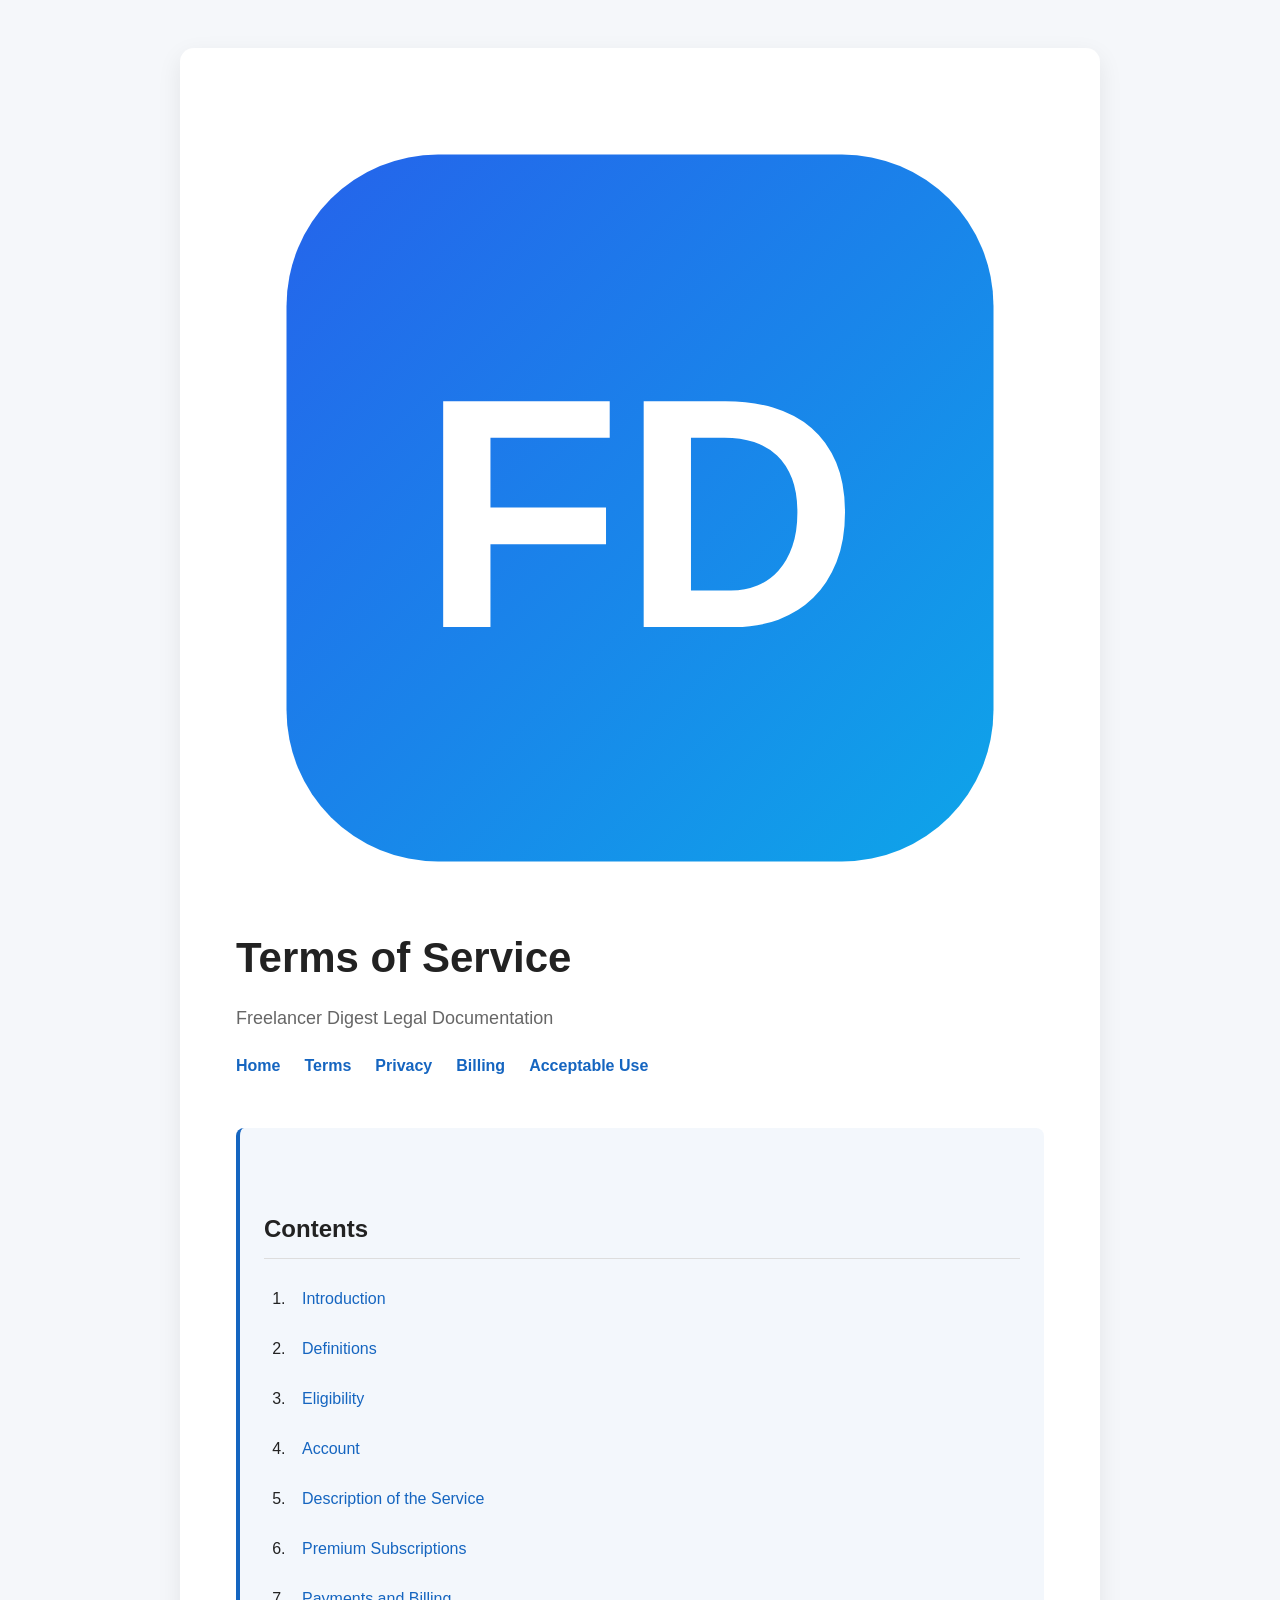
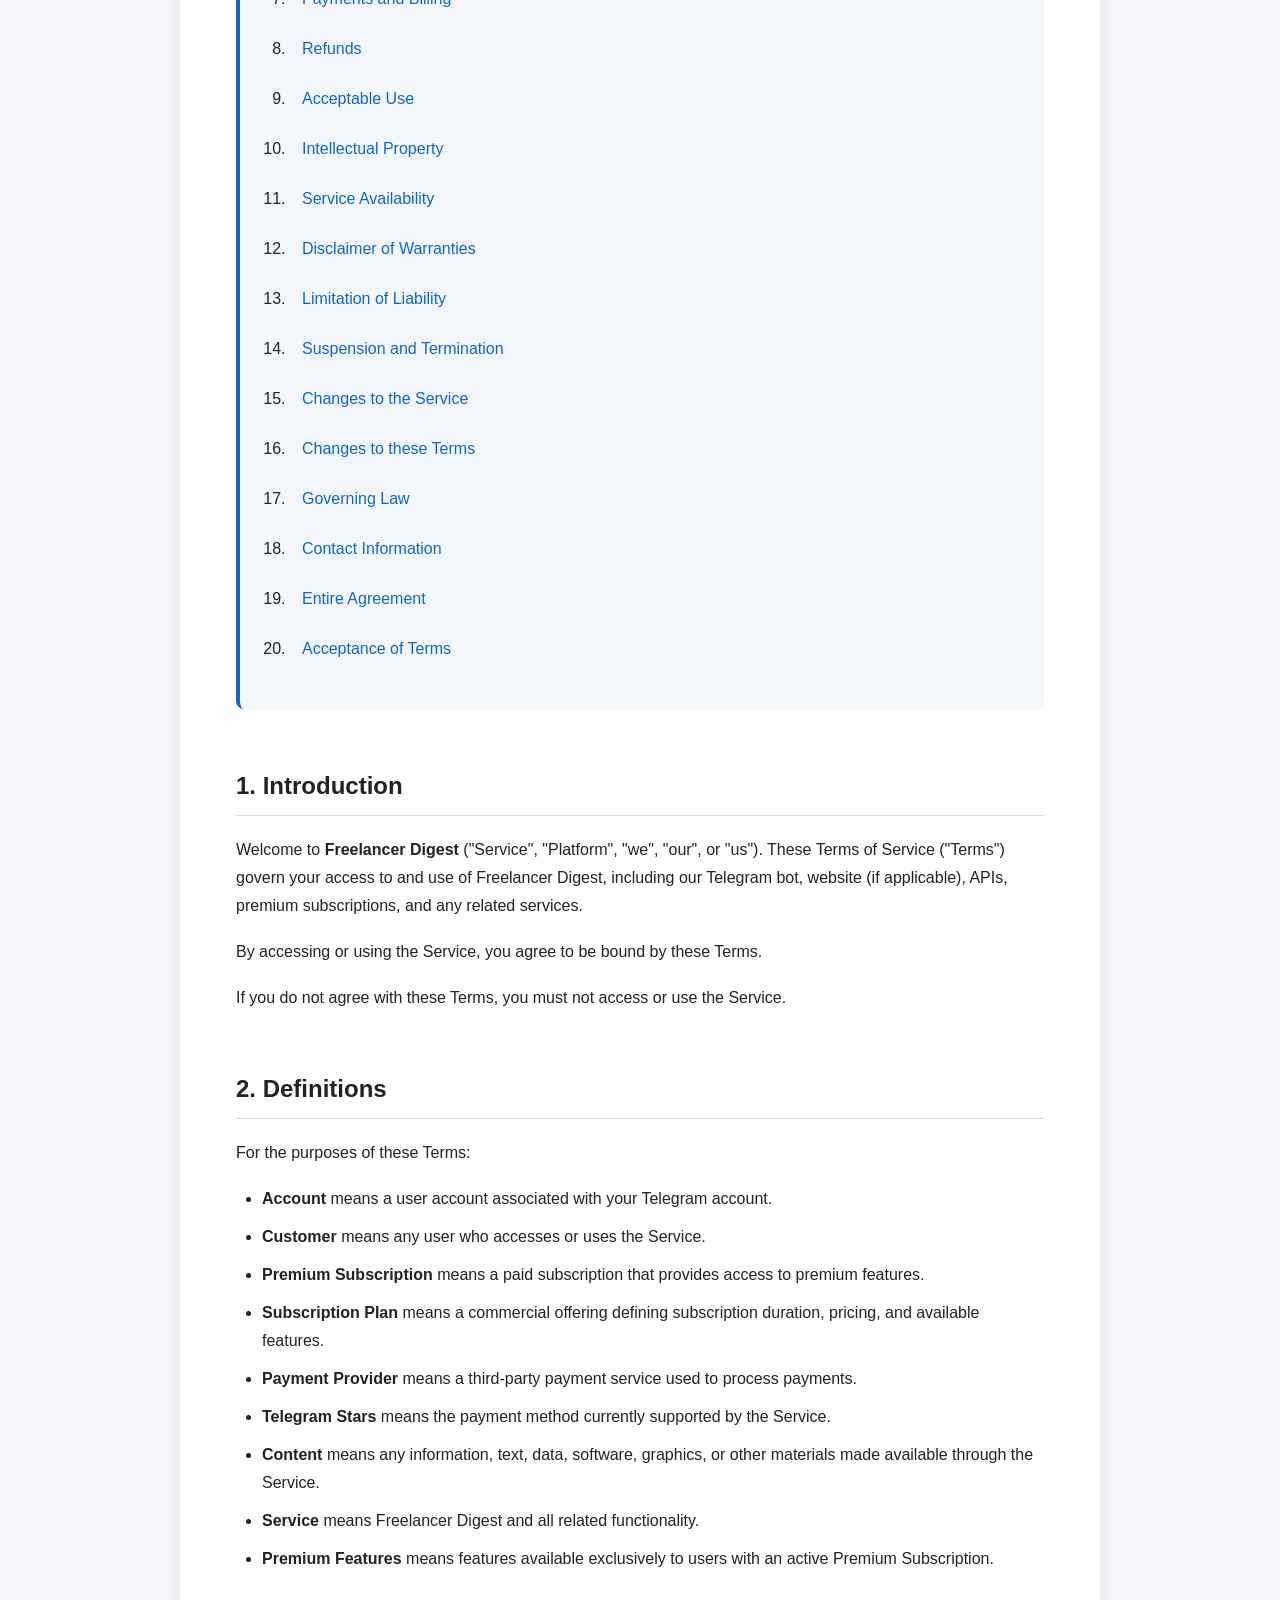
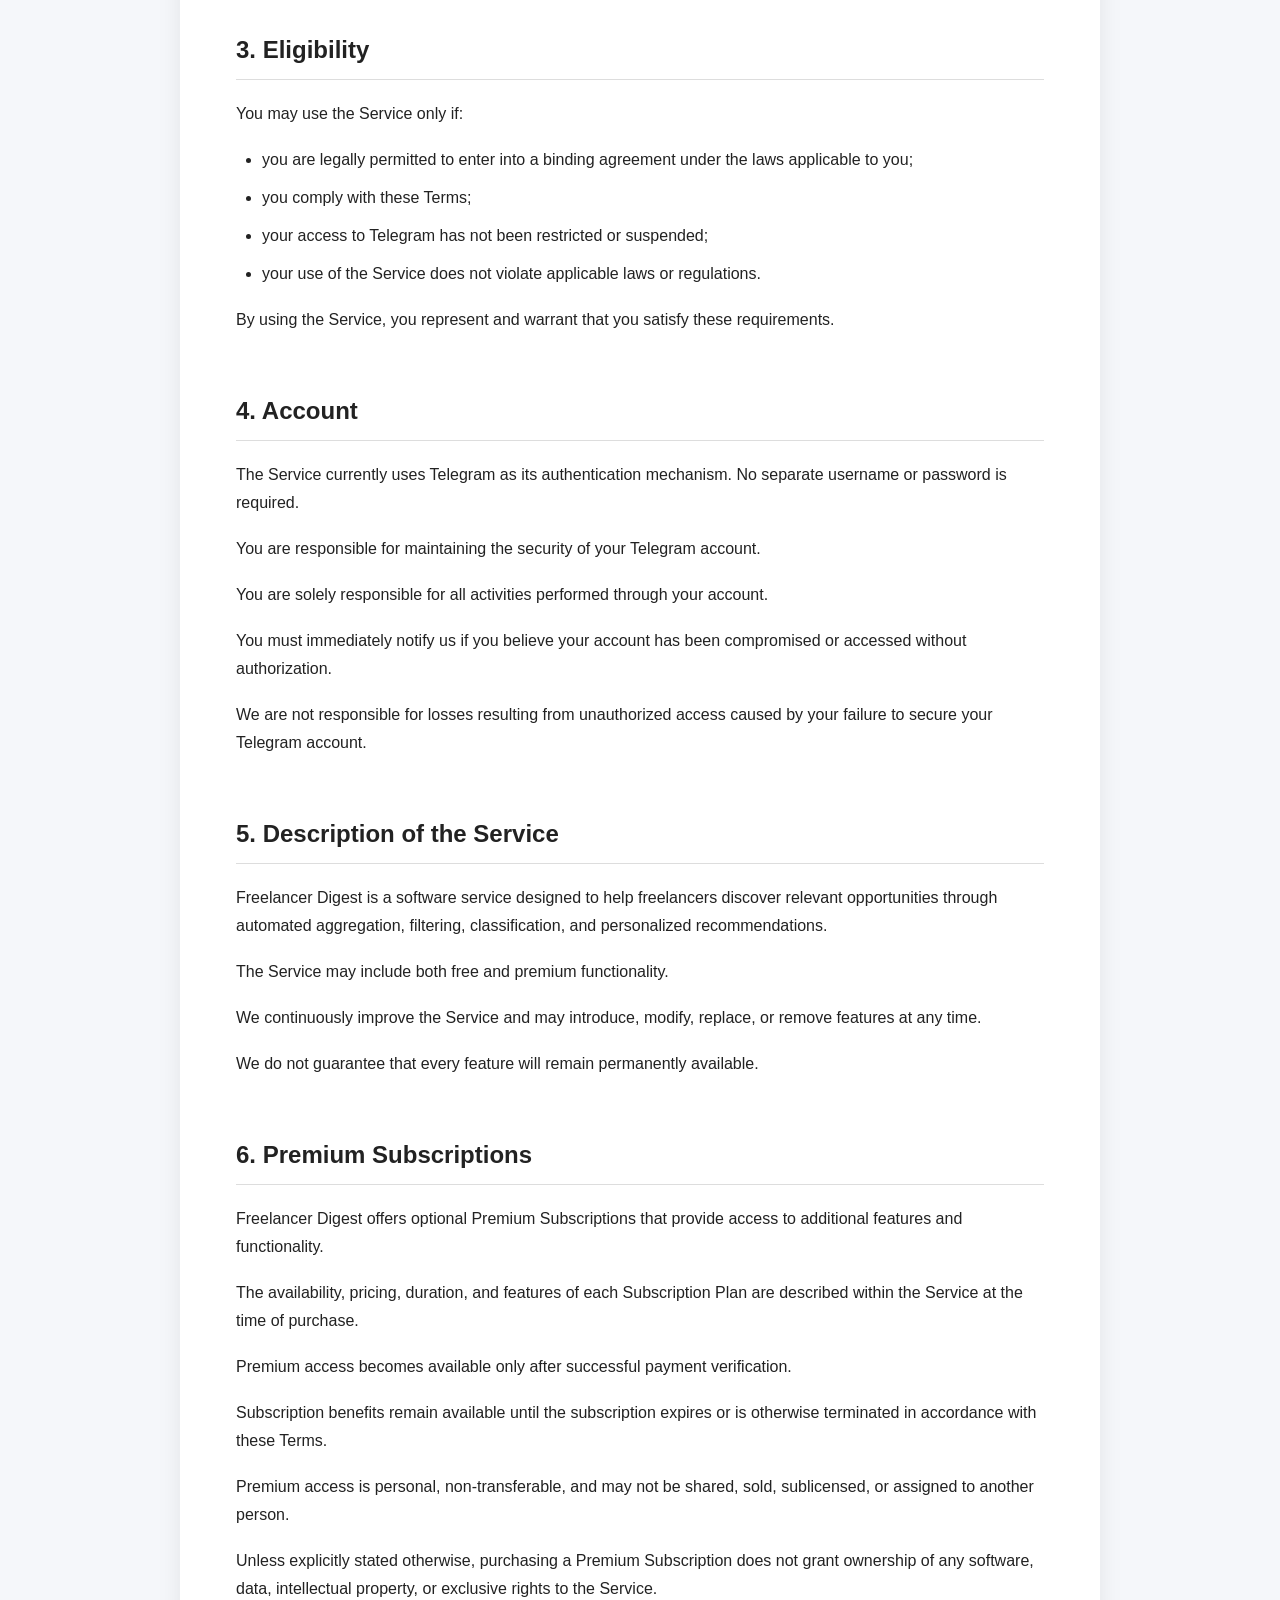
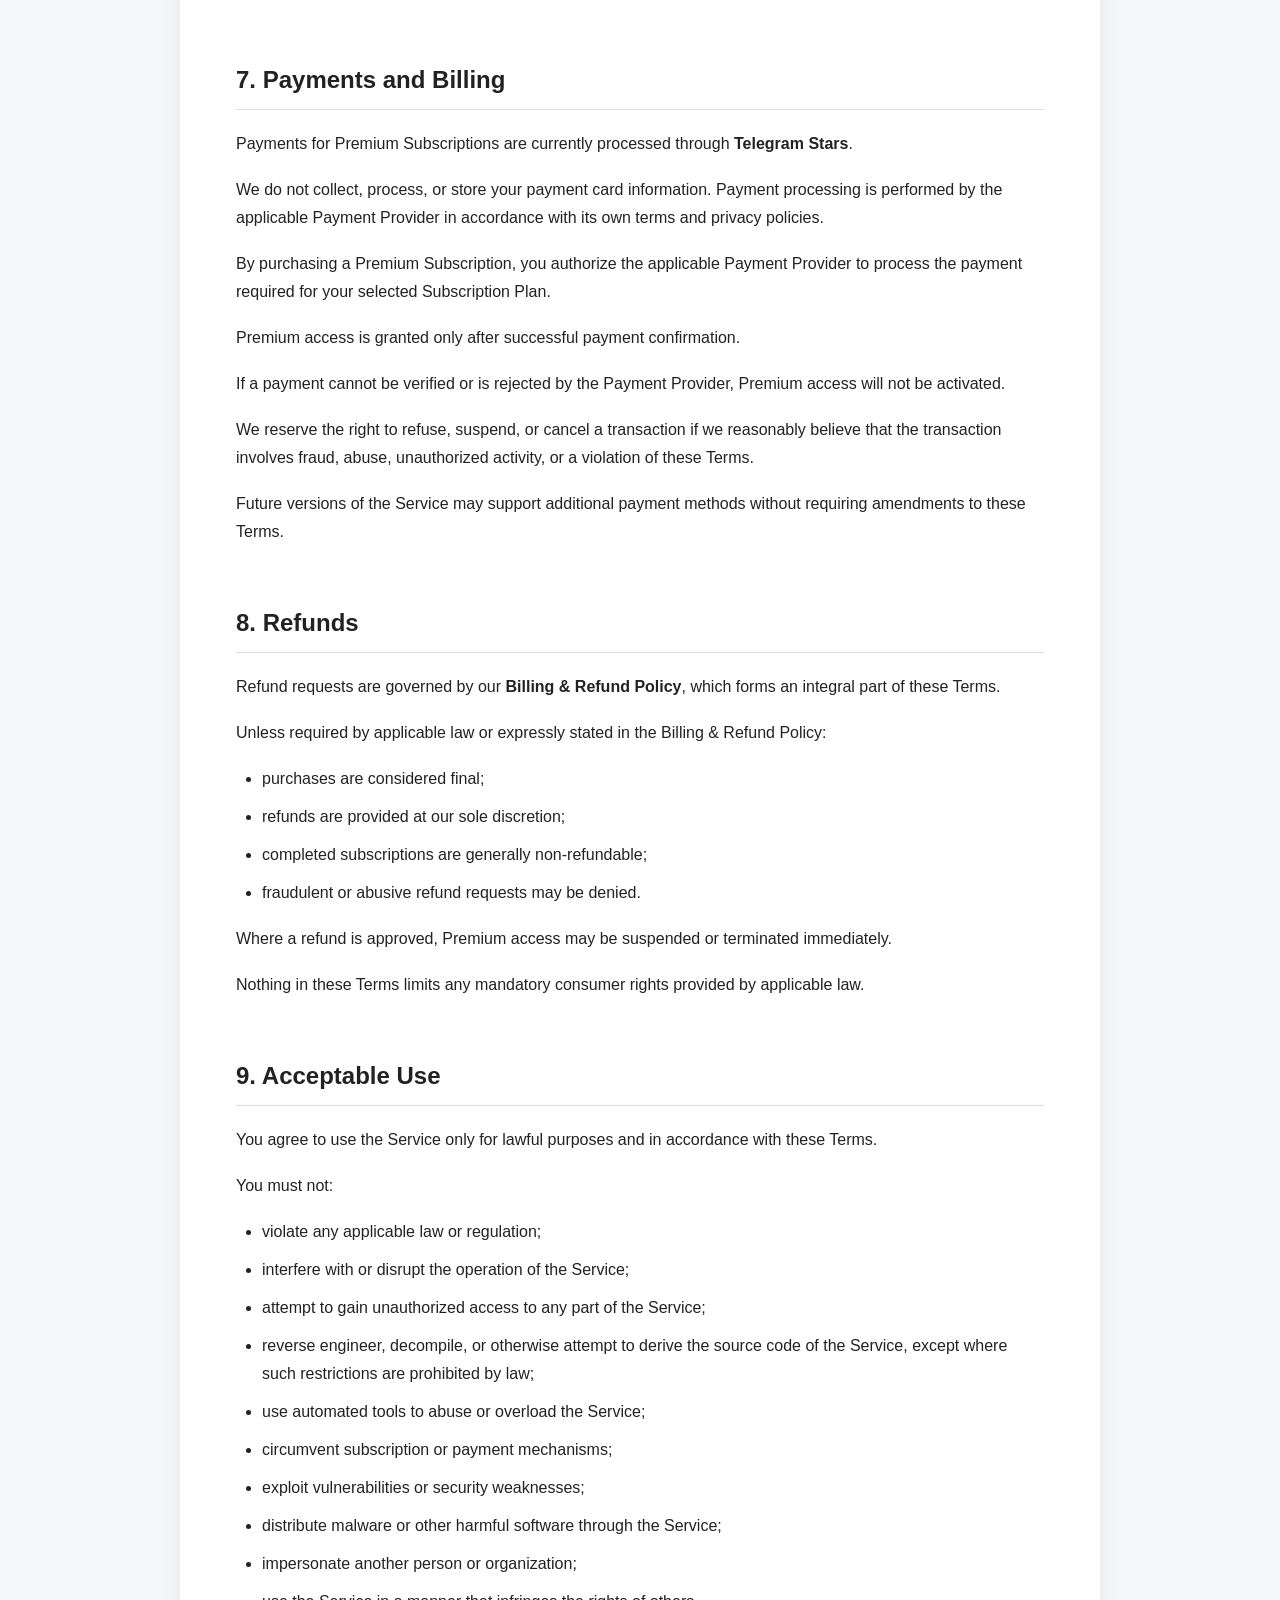
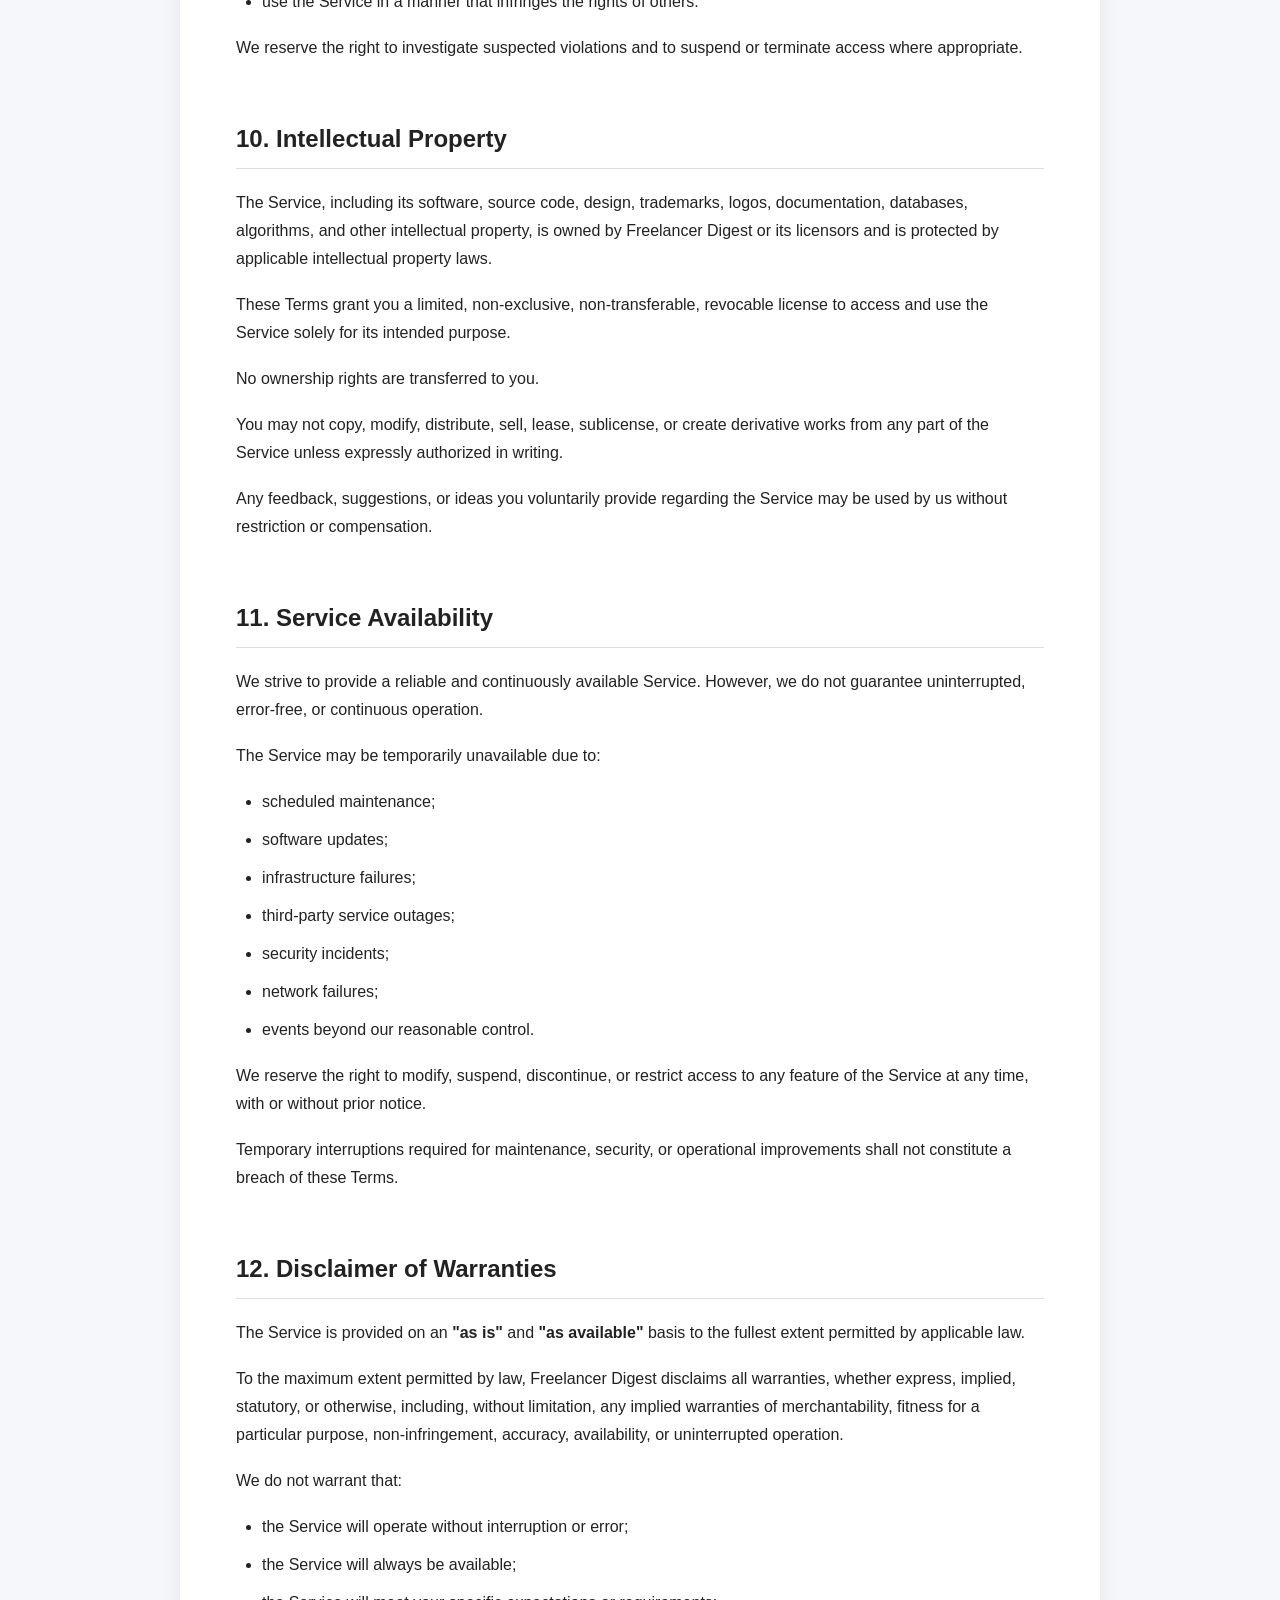
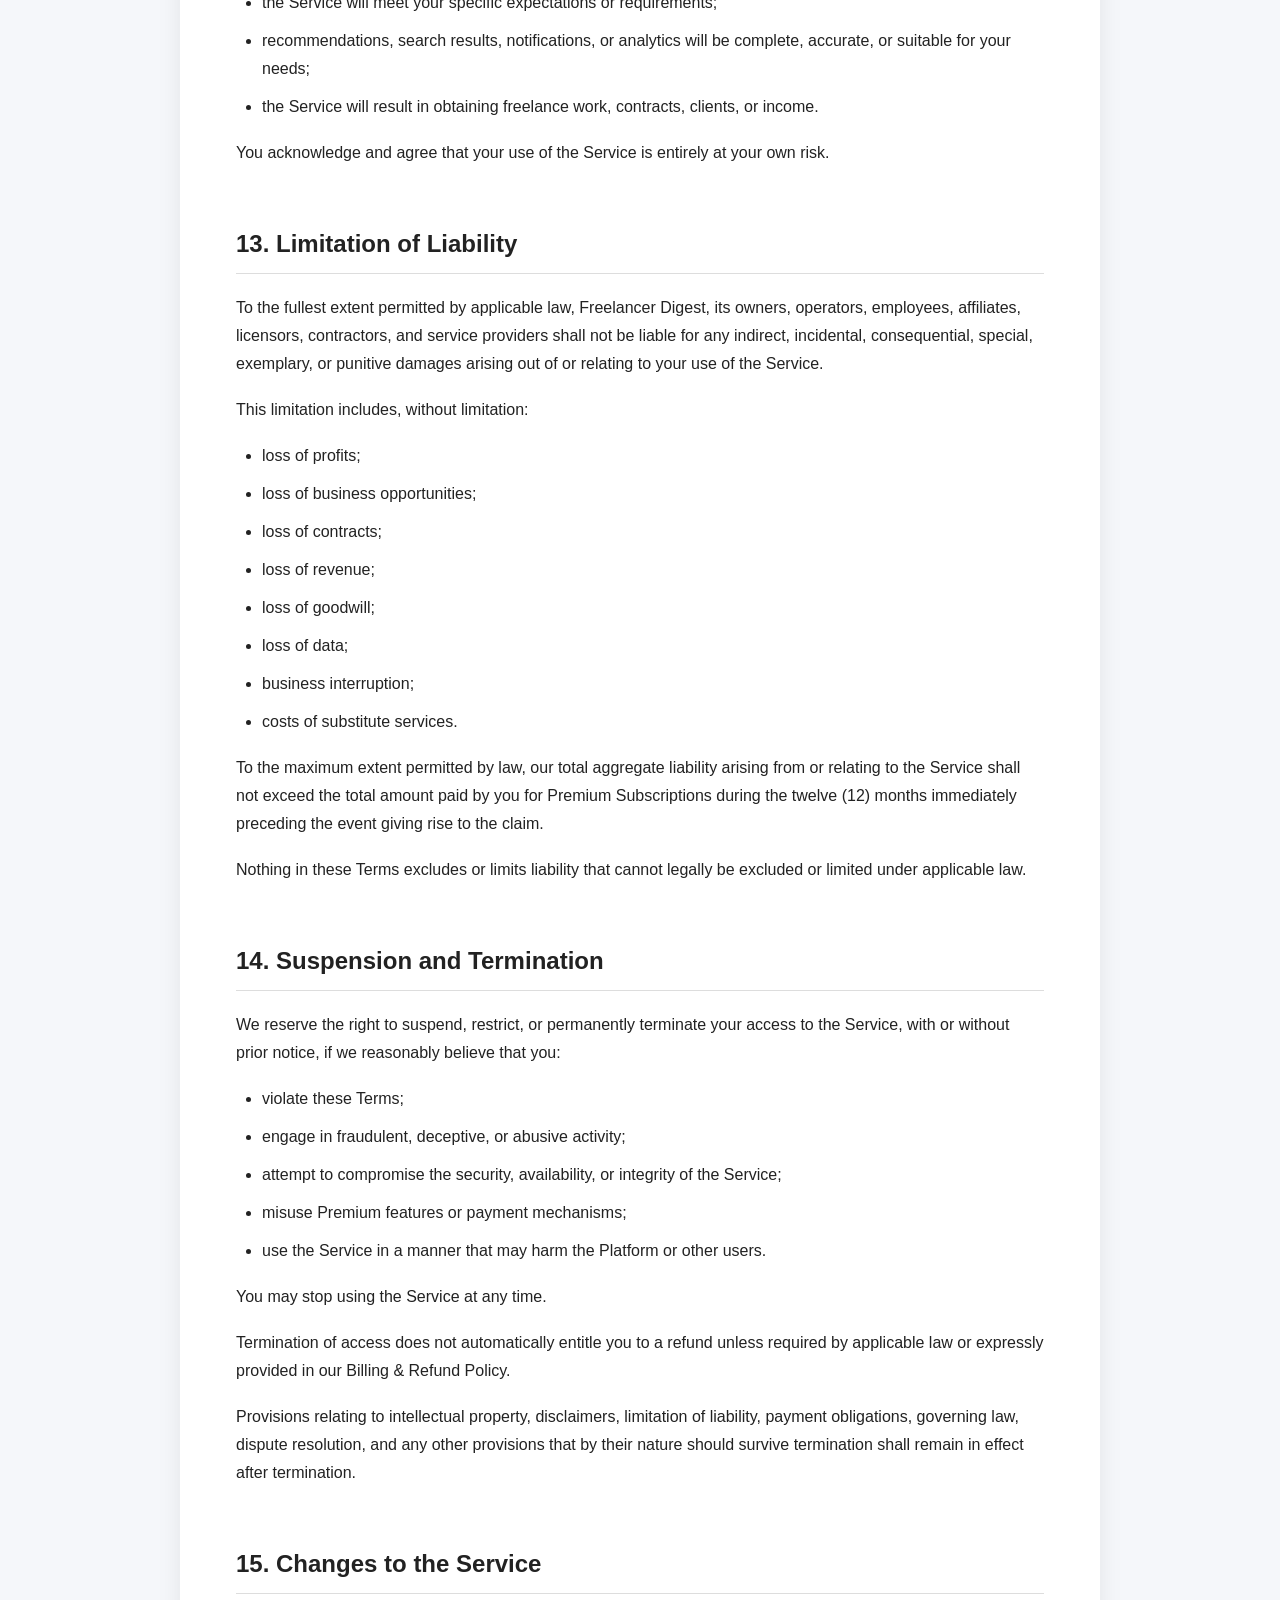
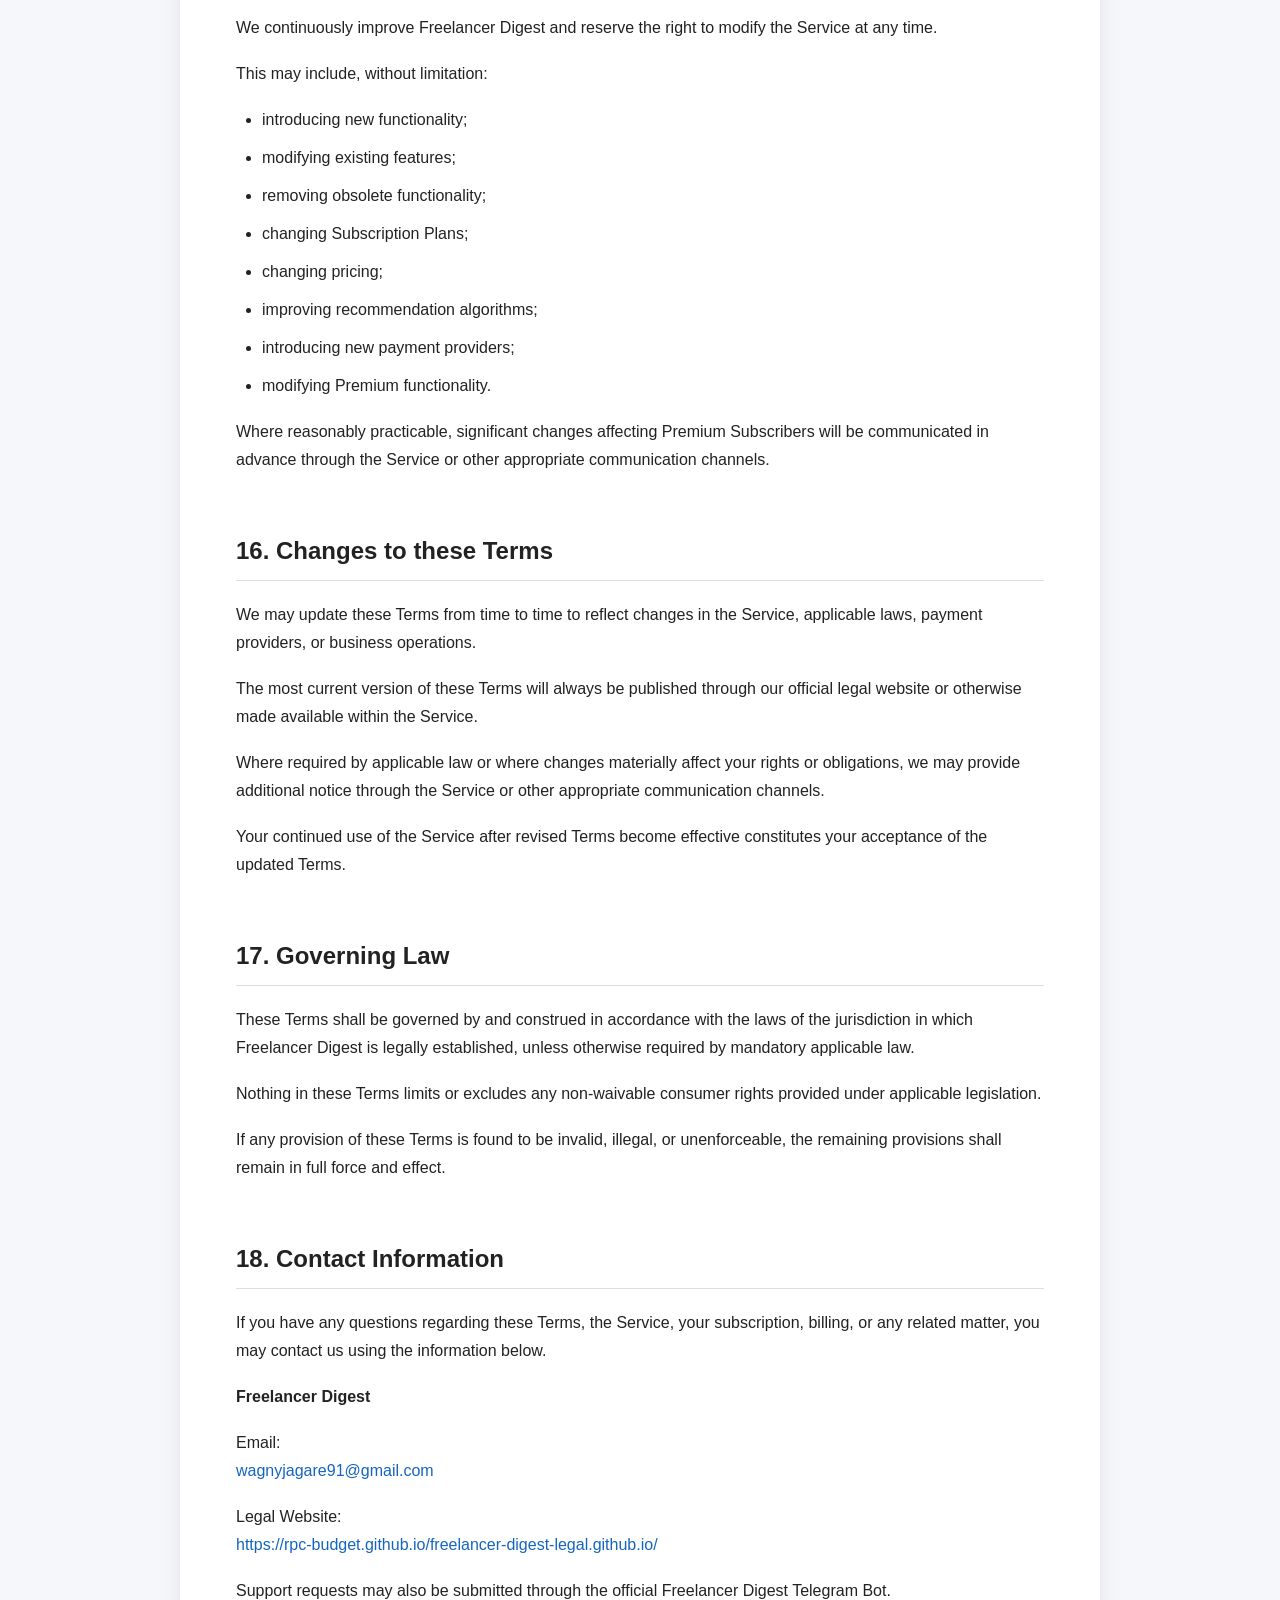
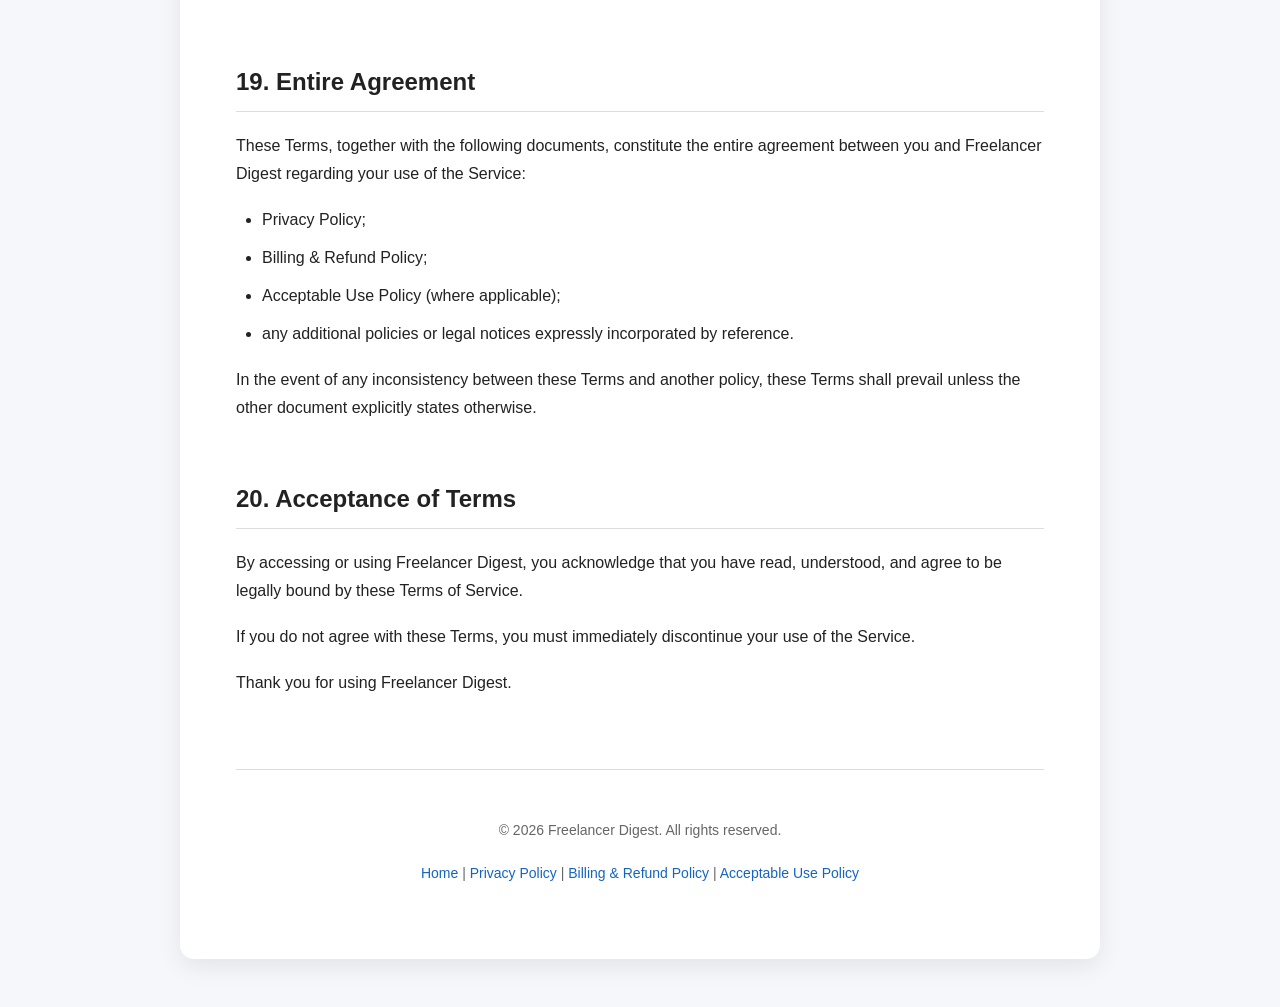
==== commit 8358d72a: "Refactor header in terms.html with logo and title Updated the header structure and added logo and ti" ====
--- a/terms.html
+++ b/terms.html
@@ -10,7 +10,7 @@
 
     <link rel="stylesheet" href="assets/style.css">
 
-    <link rel="icon" href="assets/favicon.ico">
+    <link rel="icon" type="image/svg+xml" href="assets/logo.svg">
 
 <meta name="description"
       content="Official legal documentation for Freelancer Digest">
@@ -33,33 +33,42 @@
 
 <div class="container">
 
-<header>
-
-<h1>
-
-Freelancer Digest Legal
-
-</h1>
-
-<p class="subtitle">
-
-Official Legal Documentation
-
-</p>
-
-<nav class="nav">
-
-<a href="index.html">Home</a>
-
-<a href="terms.html">Terms</a>
-
-<a href="privacy.html">Privacy</a>
-
-<a href="billing.html">Billing</a>
-
-<a href="acceptable-use.html">Acceptable Use</a>
-
-</nav>
+<header class="header">
+
+    <div class="brand">
+
+        <img
+            src="assets/logo.svg"
+            alt="Freelancer Digest"
+            class="logo">
+
+        <div>
+
+            <h1>Terms of Service</h1>
+
+            <p class="subtitle">
+
+                Freelancer Digest Legal Documentation
+
+            </p>
+
+        </div>
+
+    </div>
+
+    <nav class="nav">
+
+        <a href="index.html">Home</a>
+
+        <a href="terms.html">Terms</a>
+
+        <a href="privacy.html">Privacy</a>
+
+        <a href="billing.html">Billing</a>
+
+        <a href="acceptable-use.html">Acceptable Use</a>
+
+    </nav>
 
 </header>
 
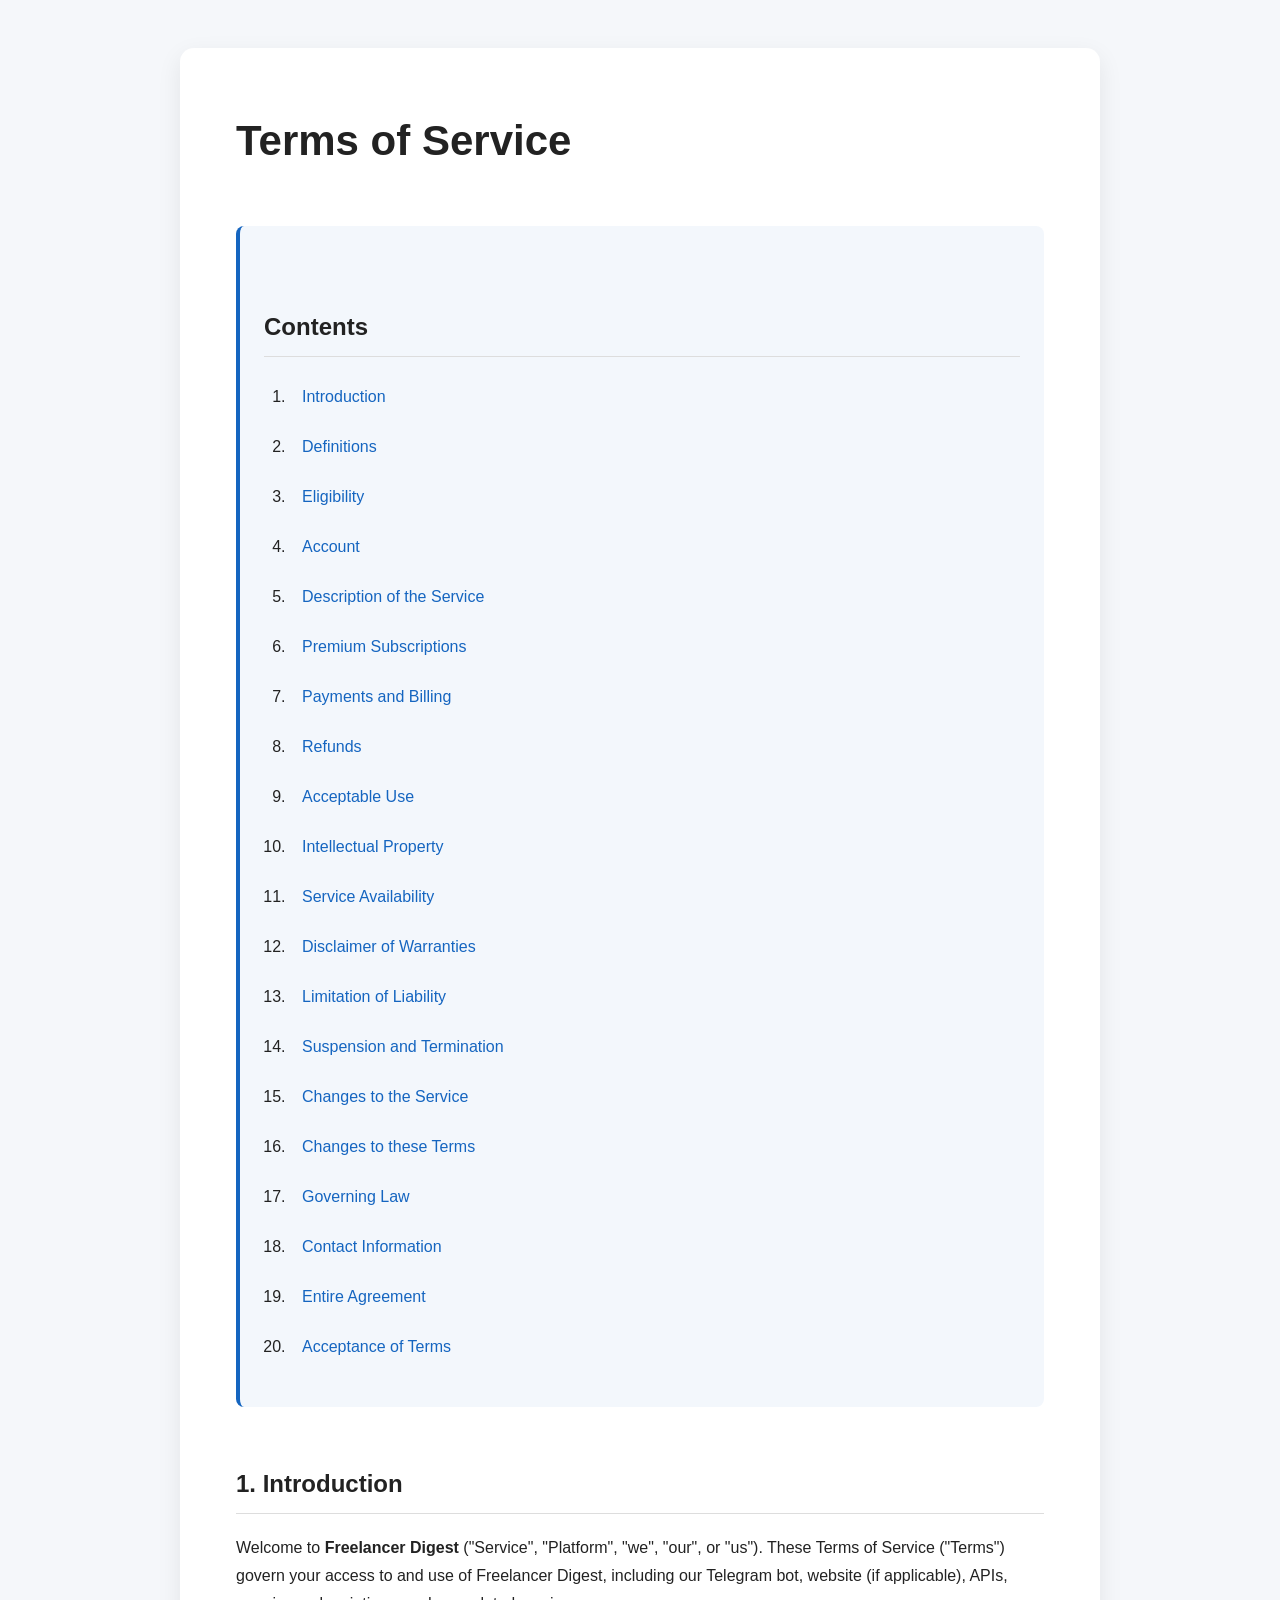
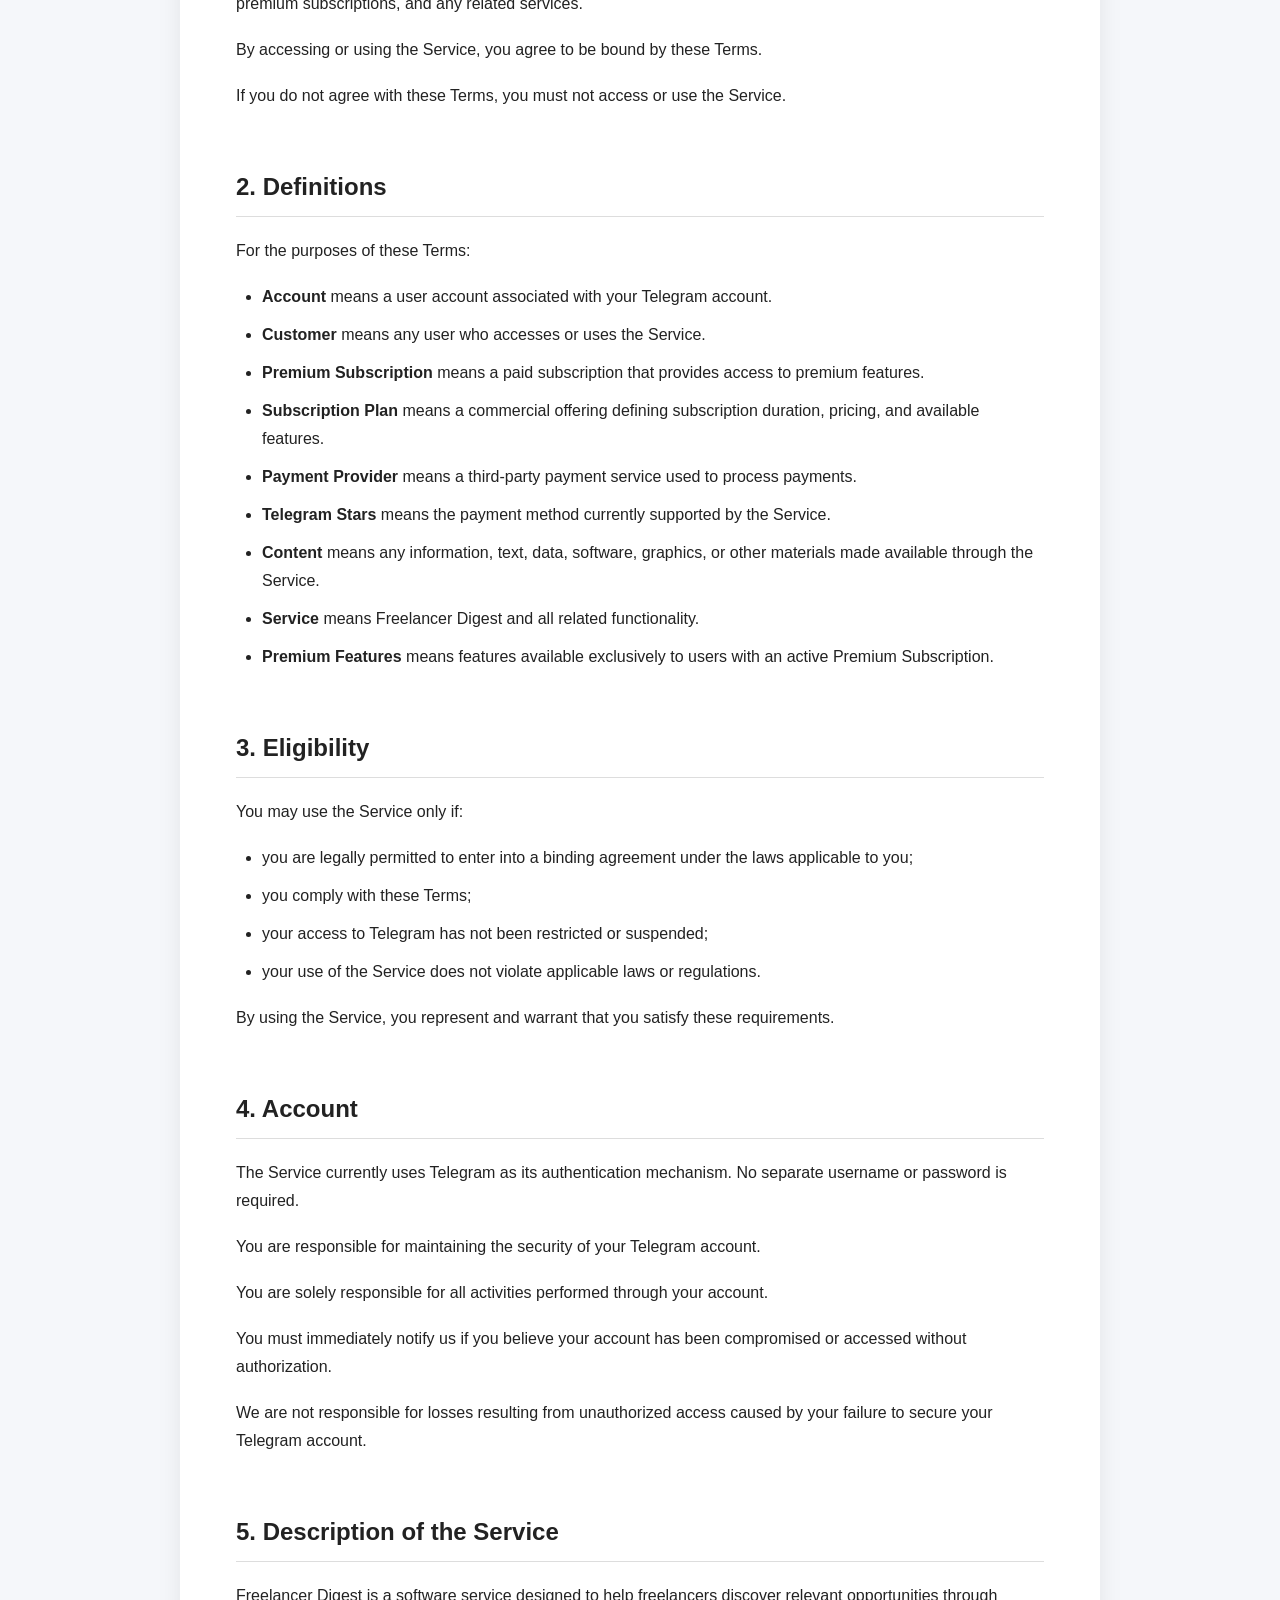
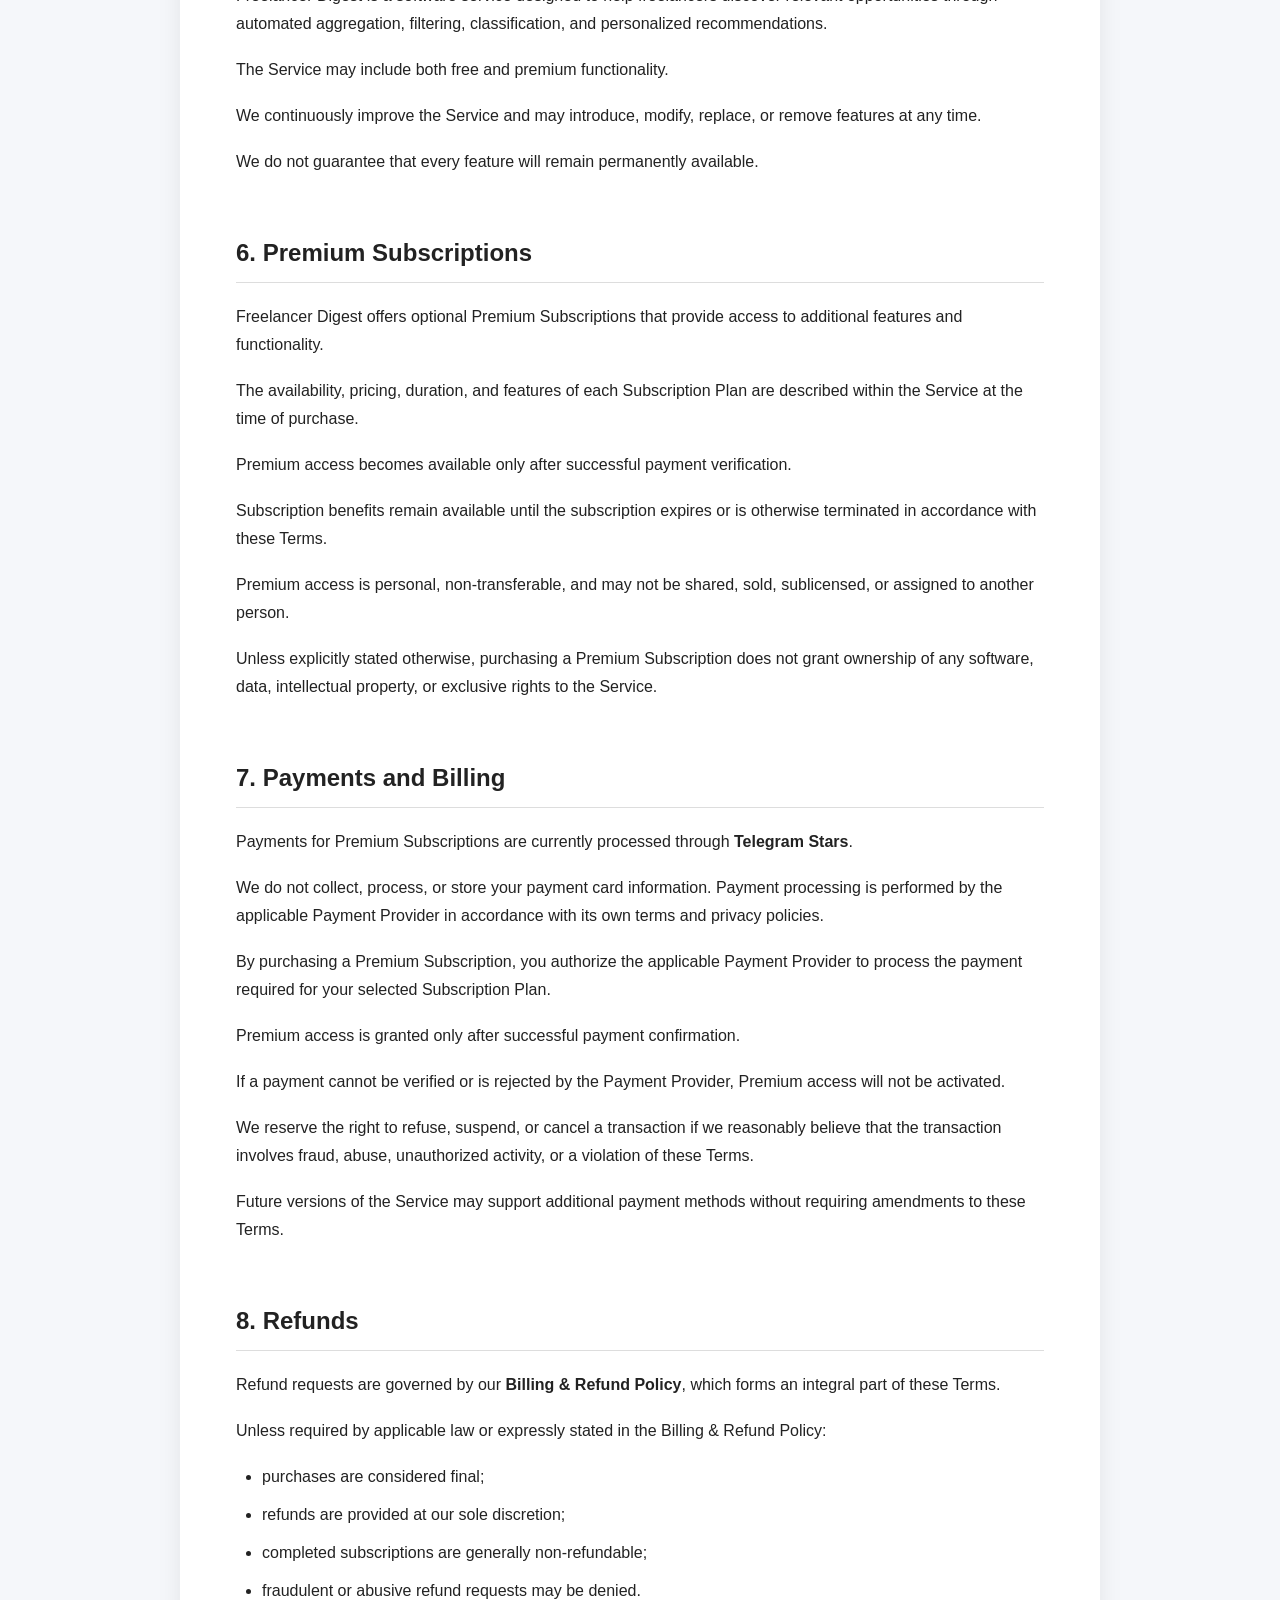
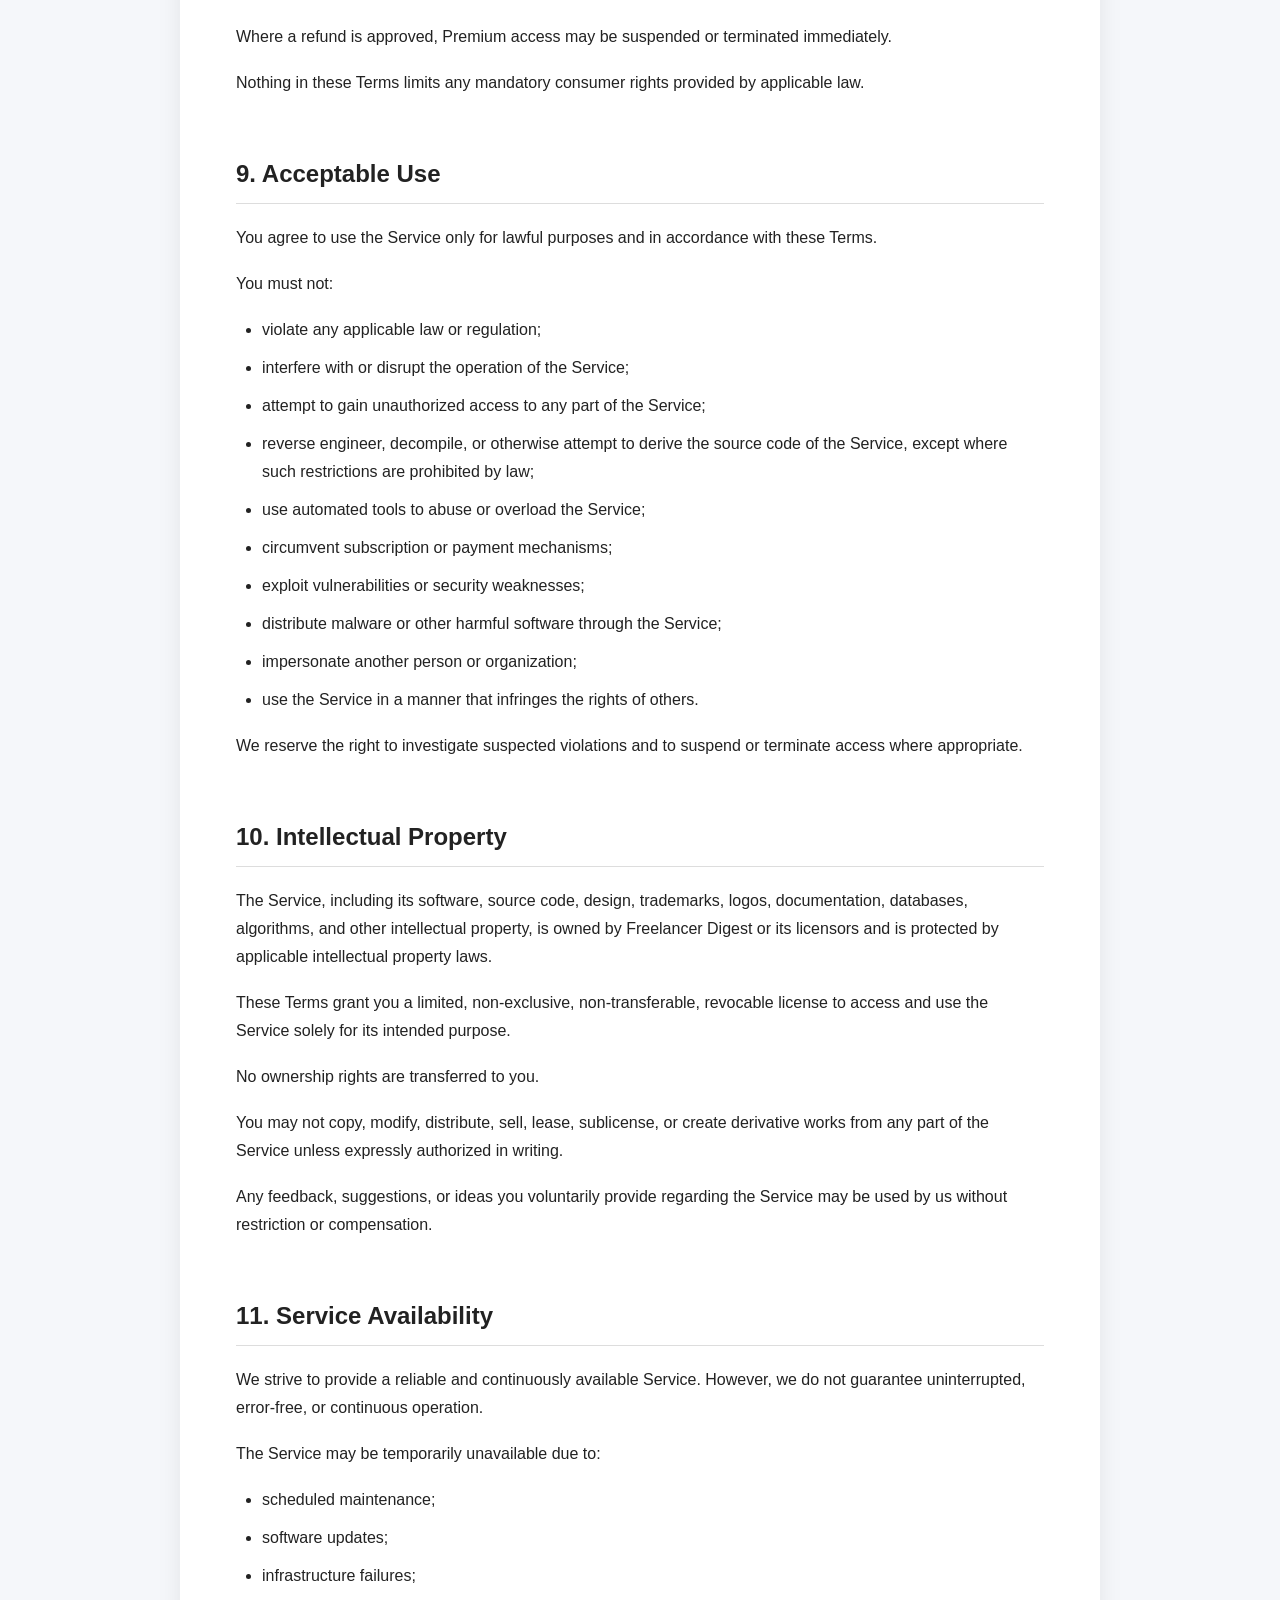
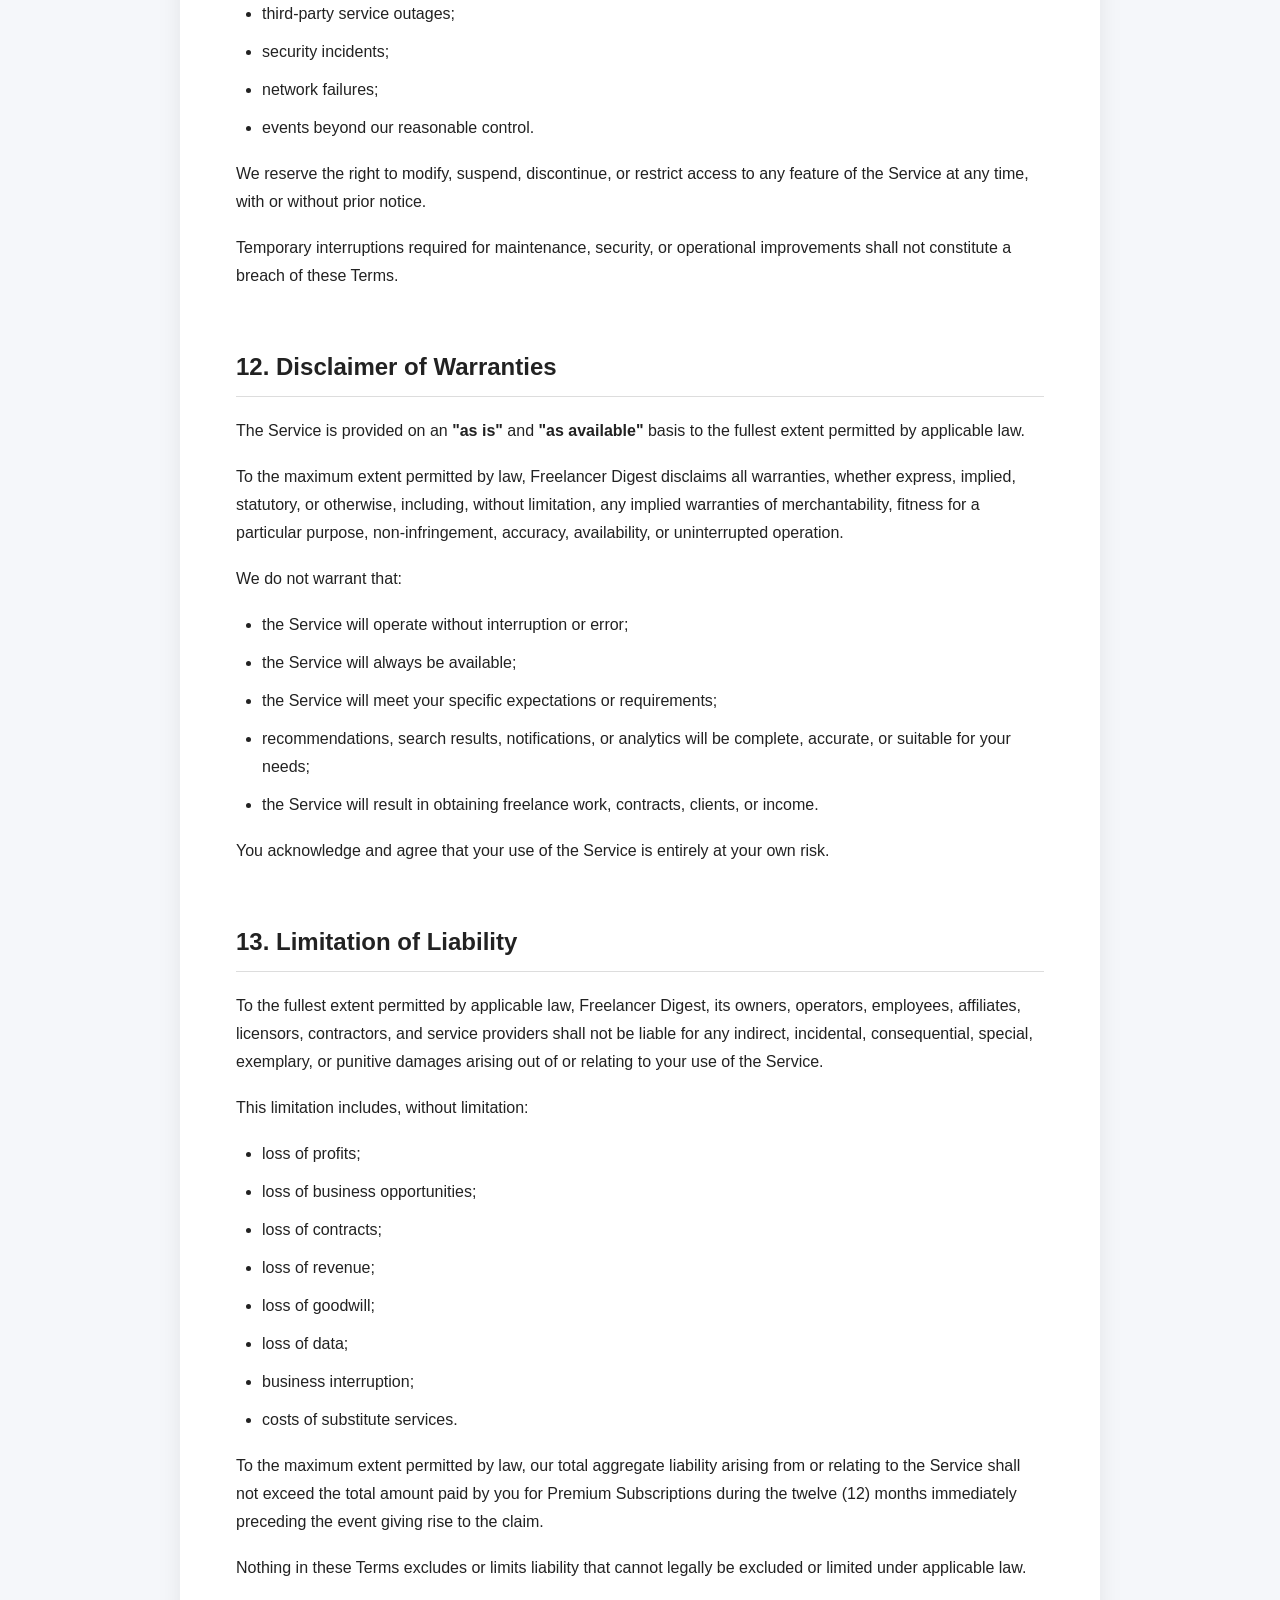
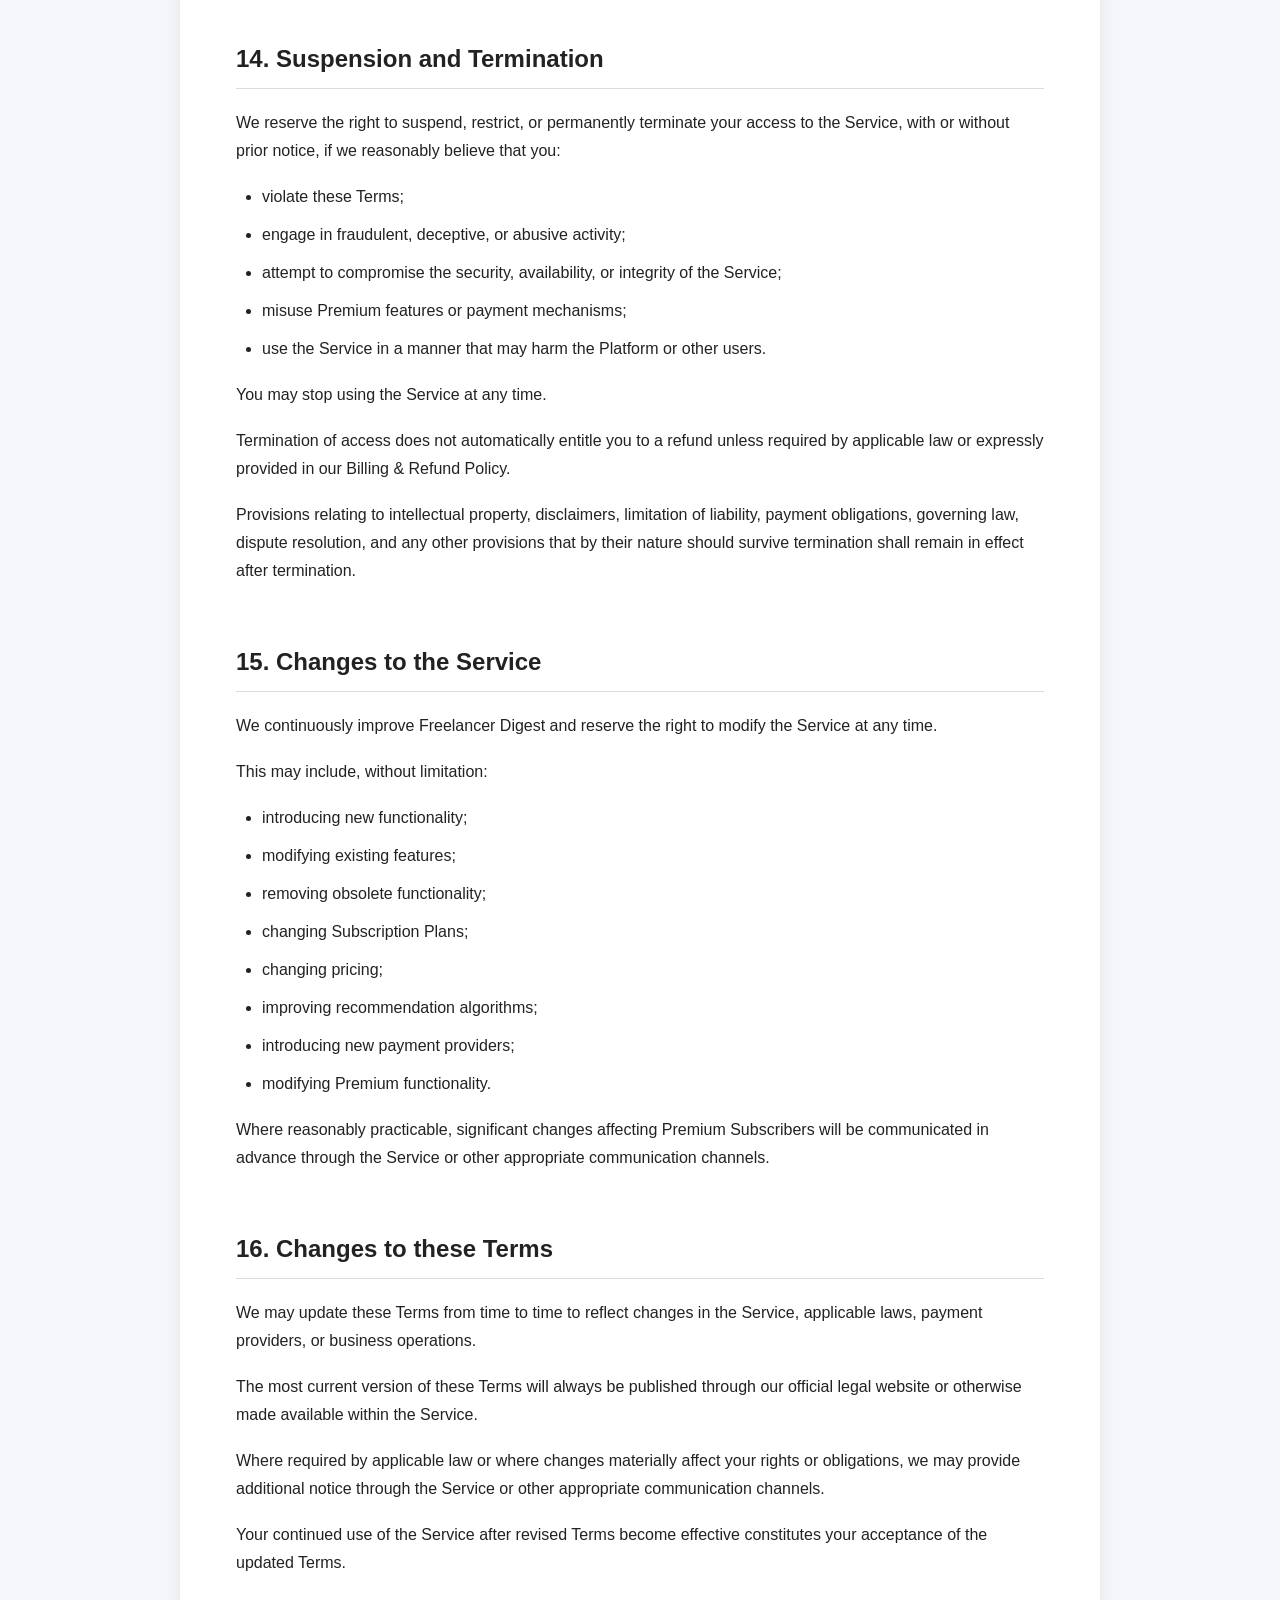
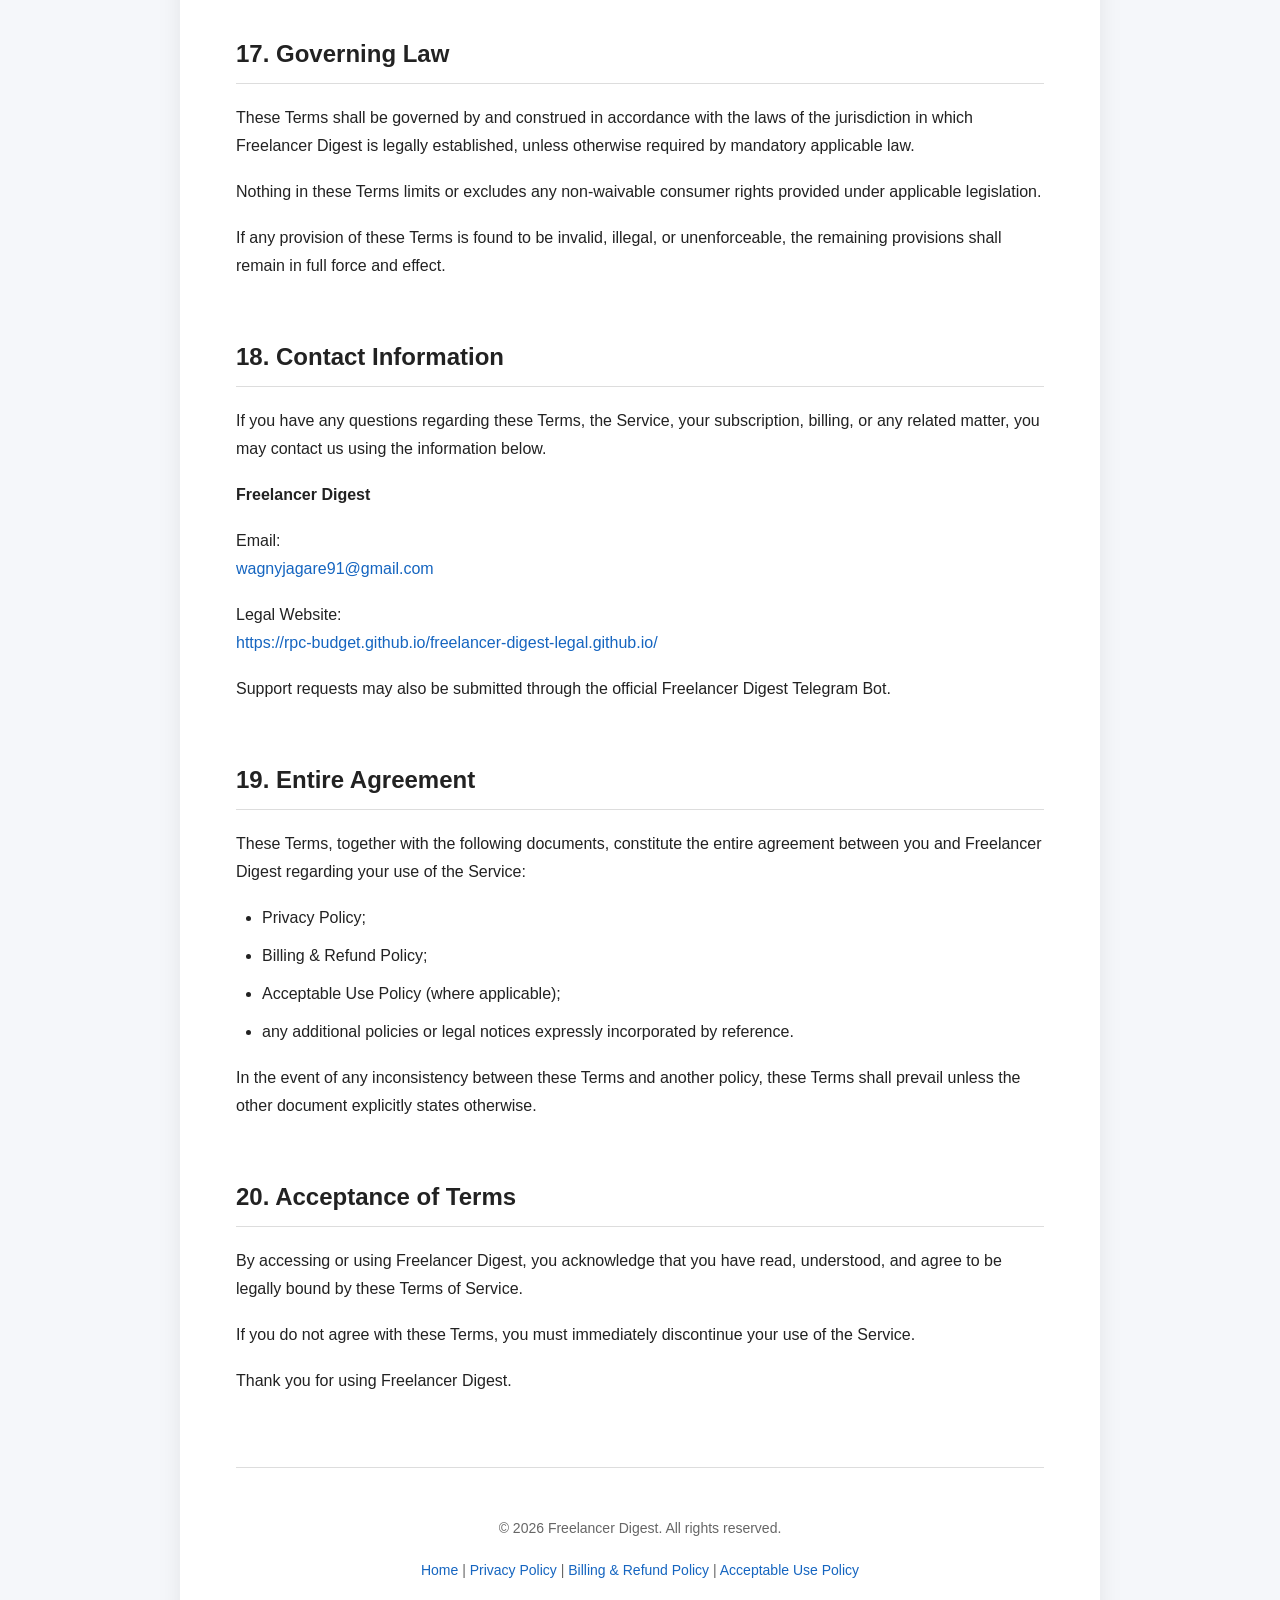
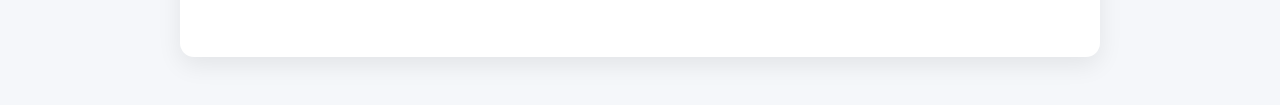
==== commit 40c05a69: "Refactor header in terms.html Removed unnecessary elements and simplified the header structure." ====
--- a/terms.html
+++ b/terms.html
@@ -33,42 +33,9 @@
 
 <div class="container">
 
-<header class="header">
-
-    <div class="brand">
-
-        <img
-            src="assets/logo.svg"
-            alt="Freelancer Digest"
-            class="logo">
-
-        <div>
-
-            <h1>Terms of Service</h1>
-
-            <p class="subtitle">
-
-                Freelancer Digest Legal Documentation
-
-            </p>
-
-        </div>
-
-    </div>
-
-    <nav class="nav">
-
-        <a href="index.html">Home</a>
-
-        <a href="terms.html">Terms</a>
-
-        <a href="privacy.html">Privacy</a>
-
-        <a href="billing.html">Billing</a>
-
-        <a href="acceptable-use.html">Acceptable Use</a>
-
-    </nav>
+<header>
+
+    <h1>Terms of Service</h1>
 
 </header>
 
--- a/assets/style.css
+++ b/assets/style.css
@@ -388,3 +388,58 @@
     transition: .25s;
 
 }
+
+.header{
+
+    display:flex;
+
+    justify-content:space-between;
+
+    align-items:flex-start;
+
+    gap:30px;
+
+    flex-wrap:wrap;
+
+}
+
+.brand{
+
+    display:flex;
+
+    gap:20px;
+
+    align-items:center;
+
+}
+
+.logo{
+
+    width:64px;
+
+    height:64px;
+
+}
+
+.subtitle{
+
+    margin:8px 0 0;
+
+    color:var(--text-secondary);
+
+}
+
+@media(max-width:700px){
+
+.header{
+
+    flex-direction:column;
+
+}
+
+.brand{
+
+    align-items:flex-start;
+
+}
+}
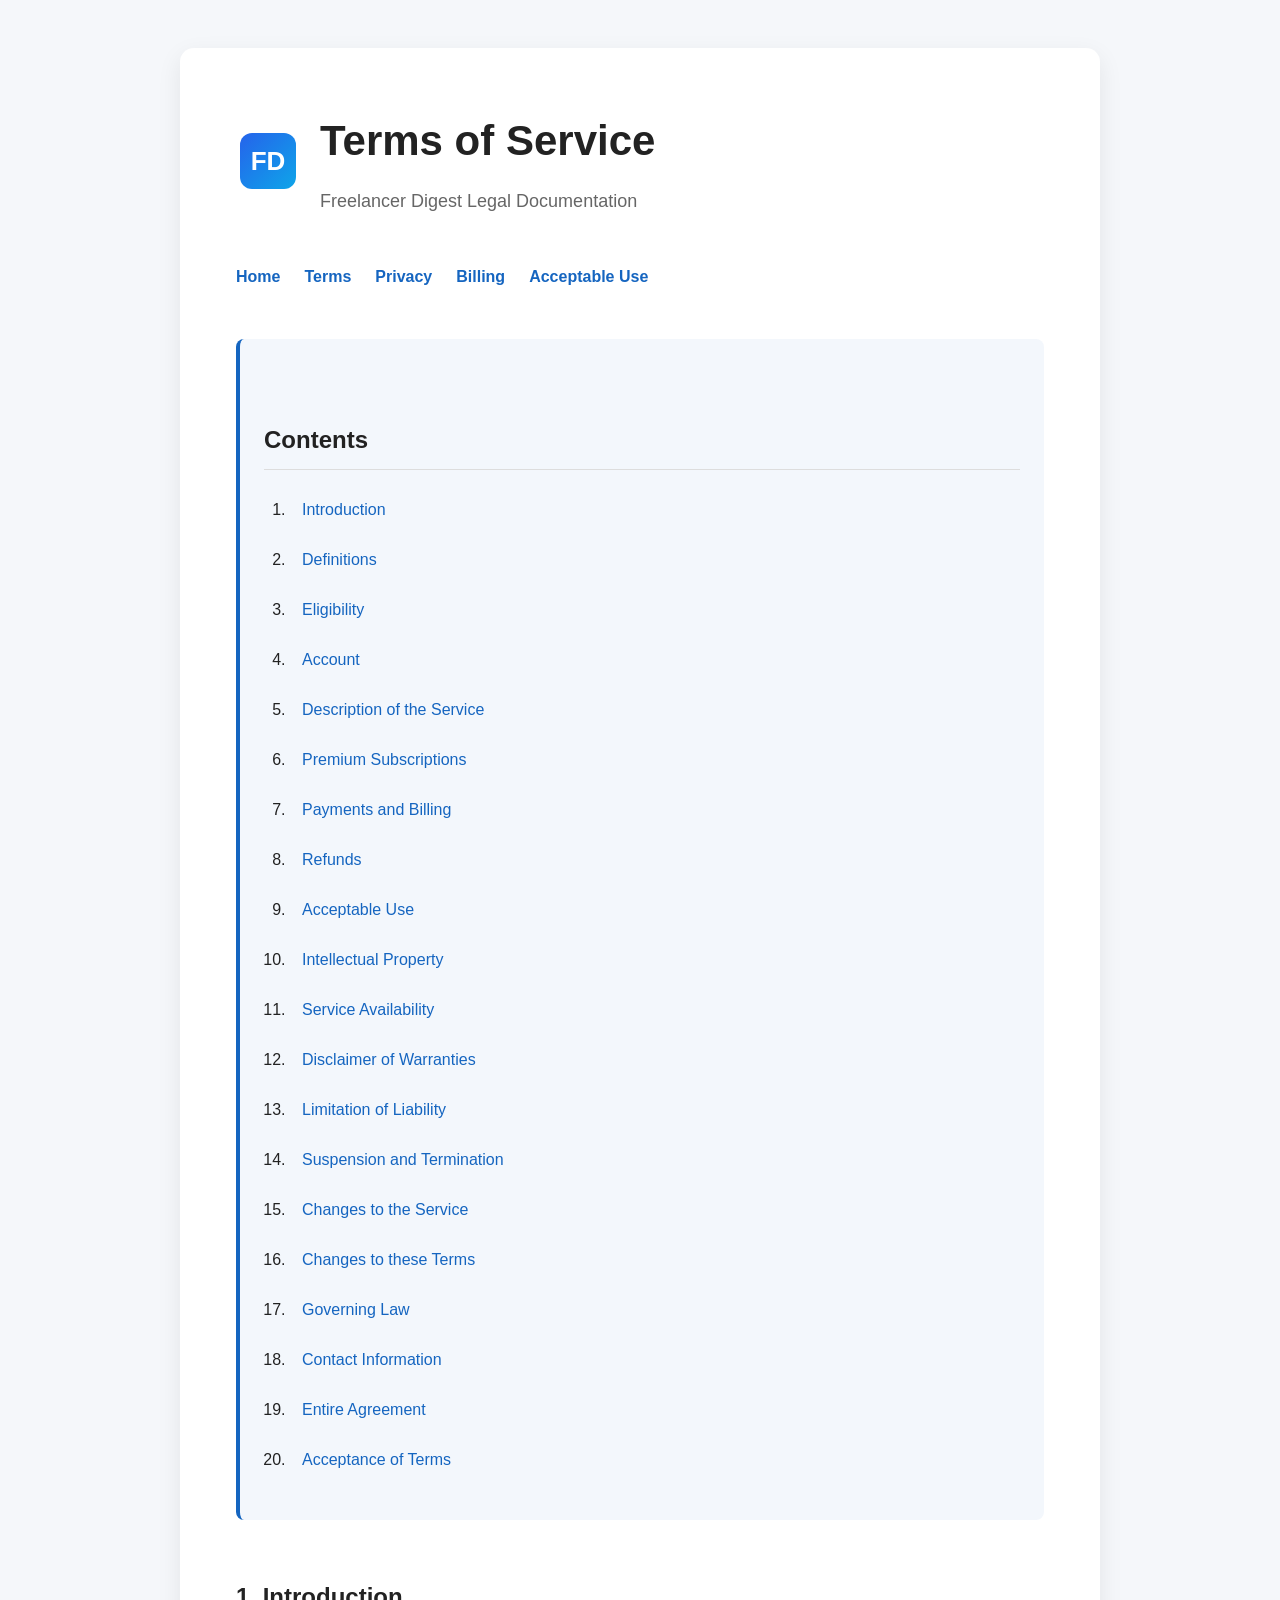
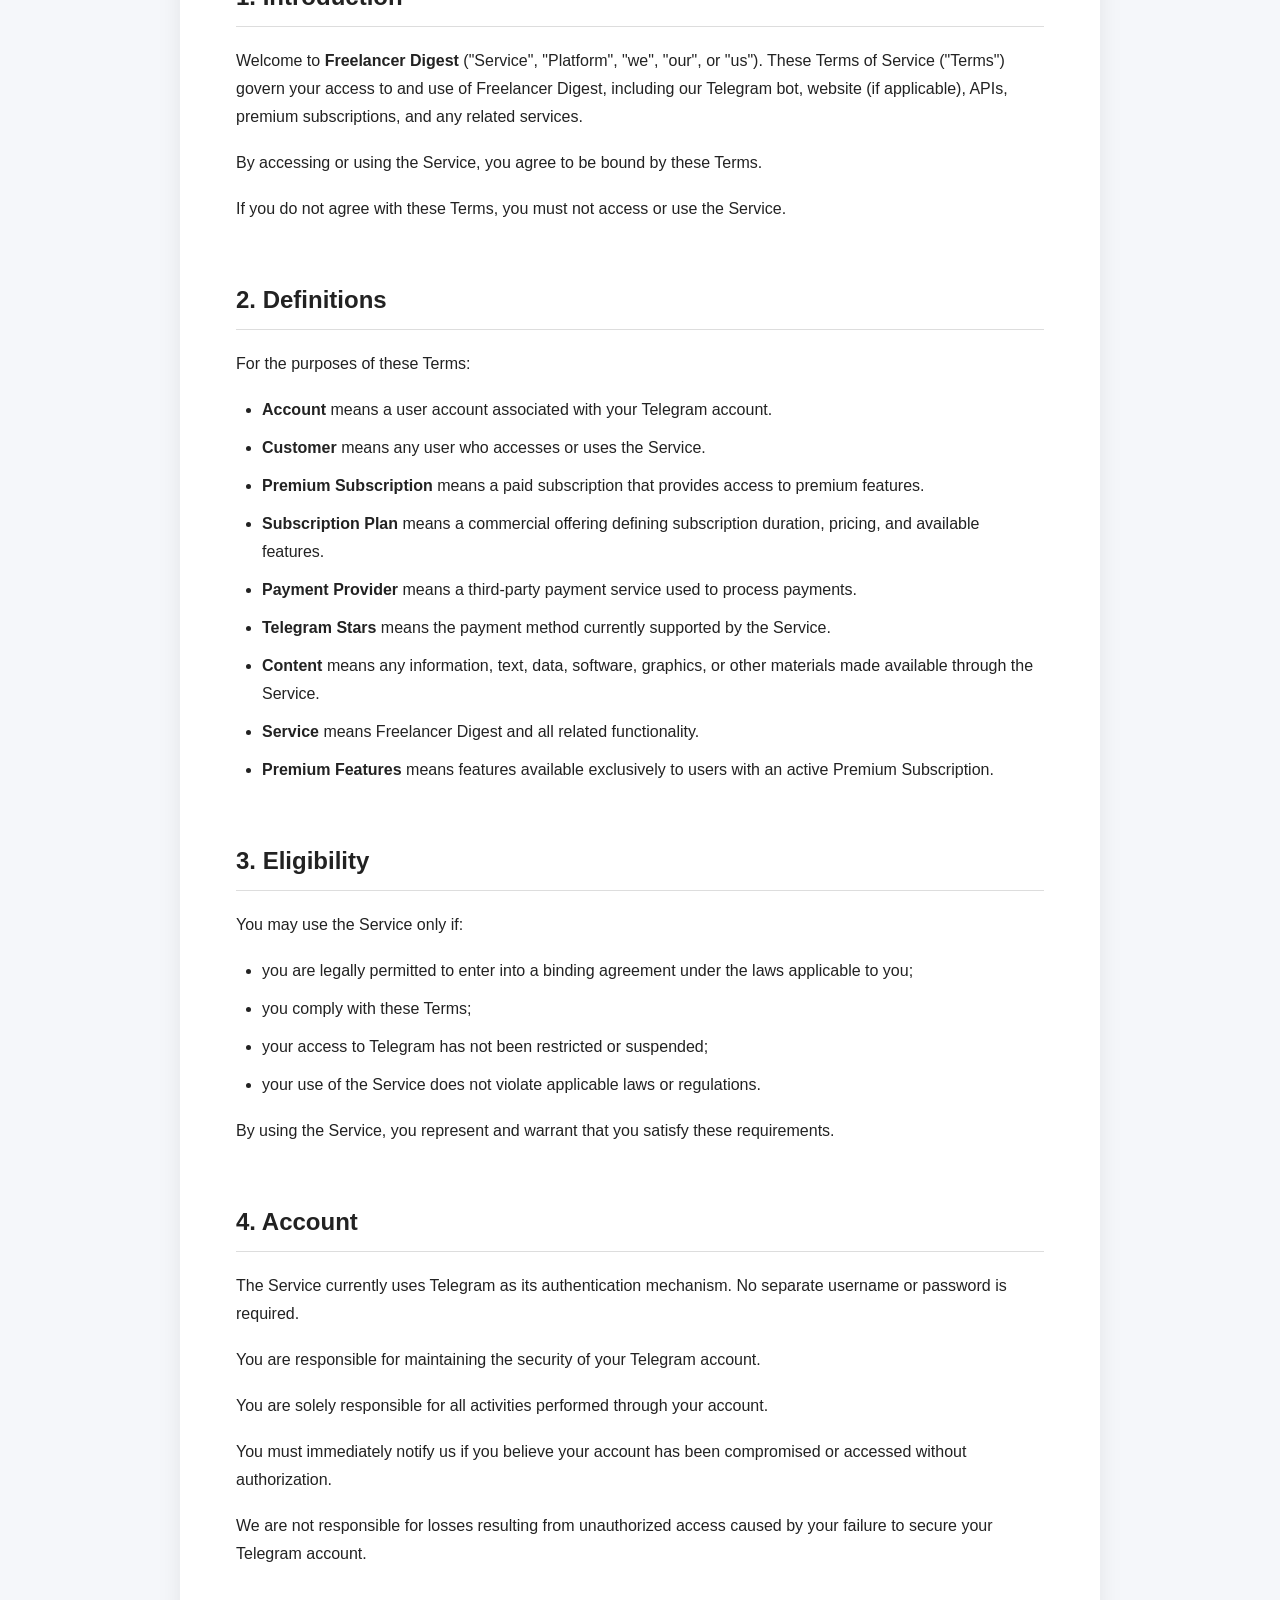
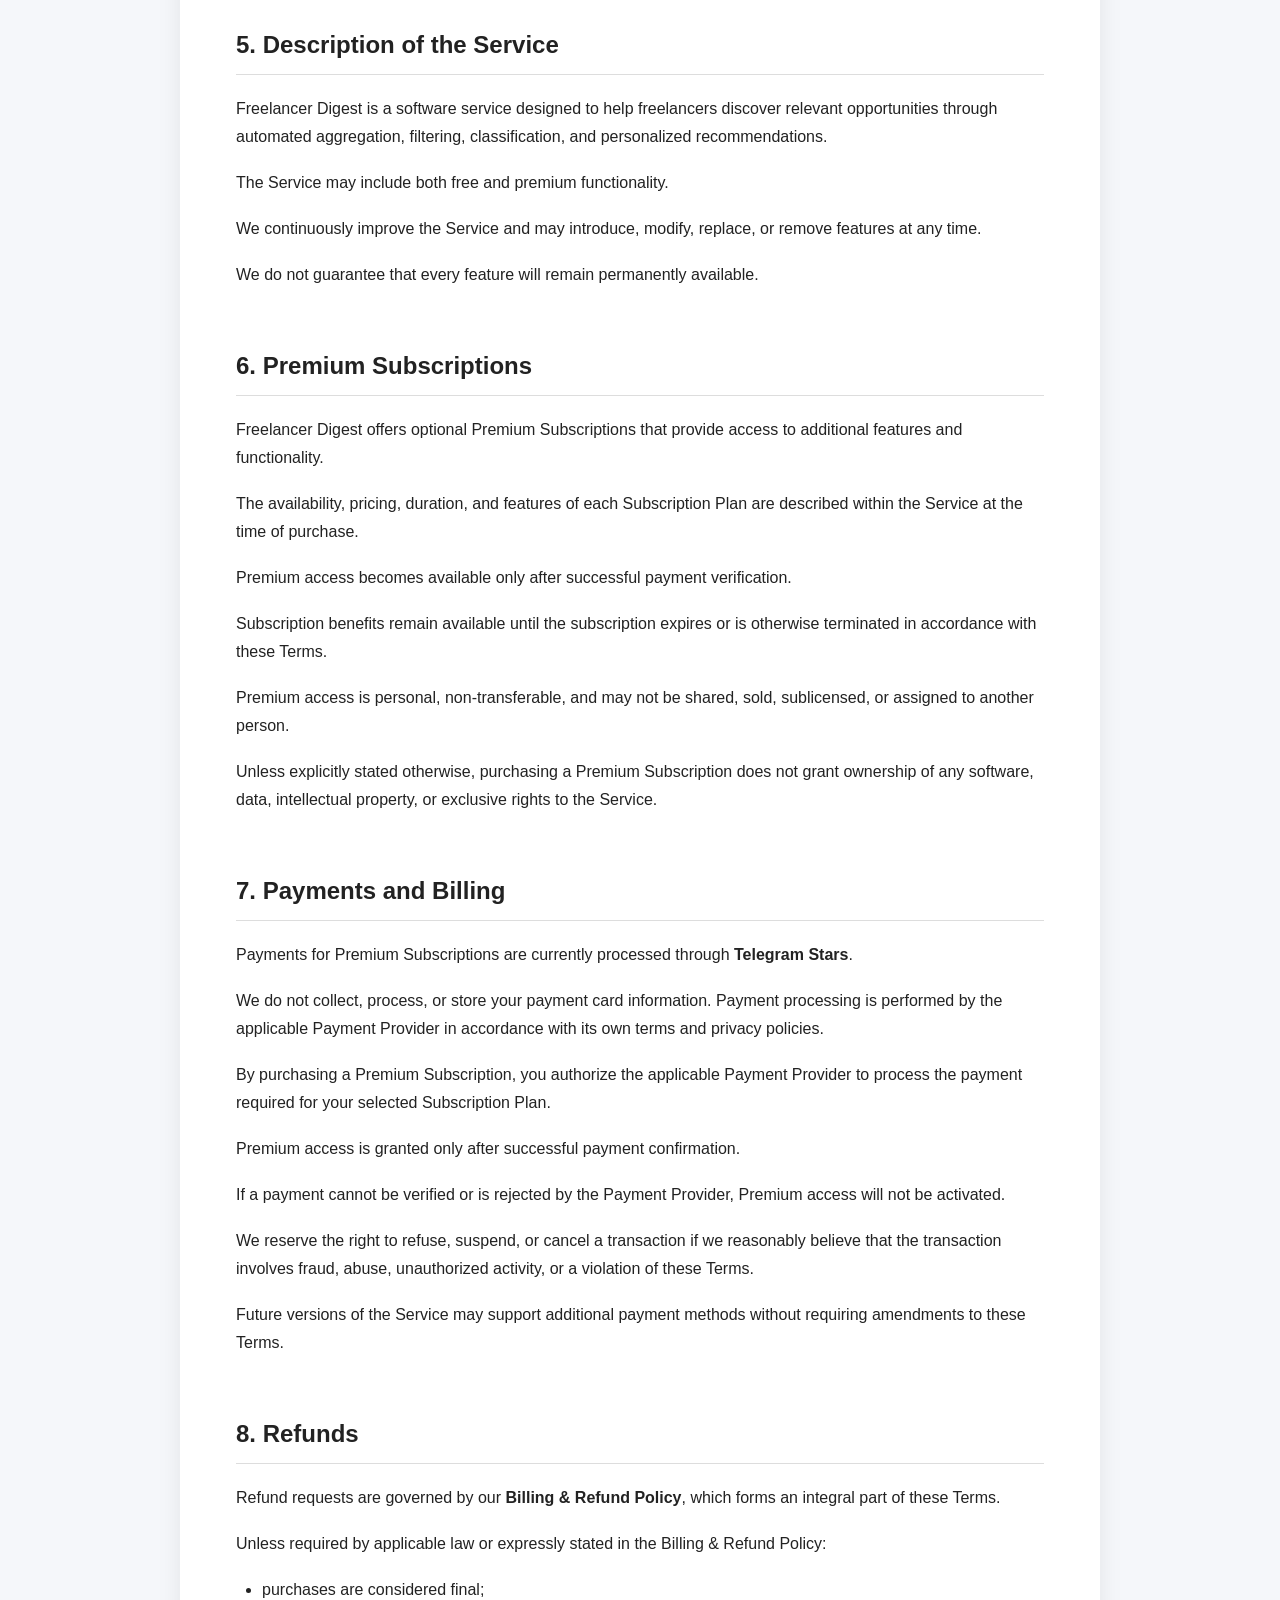
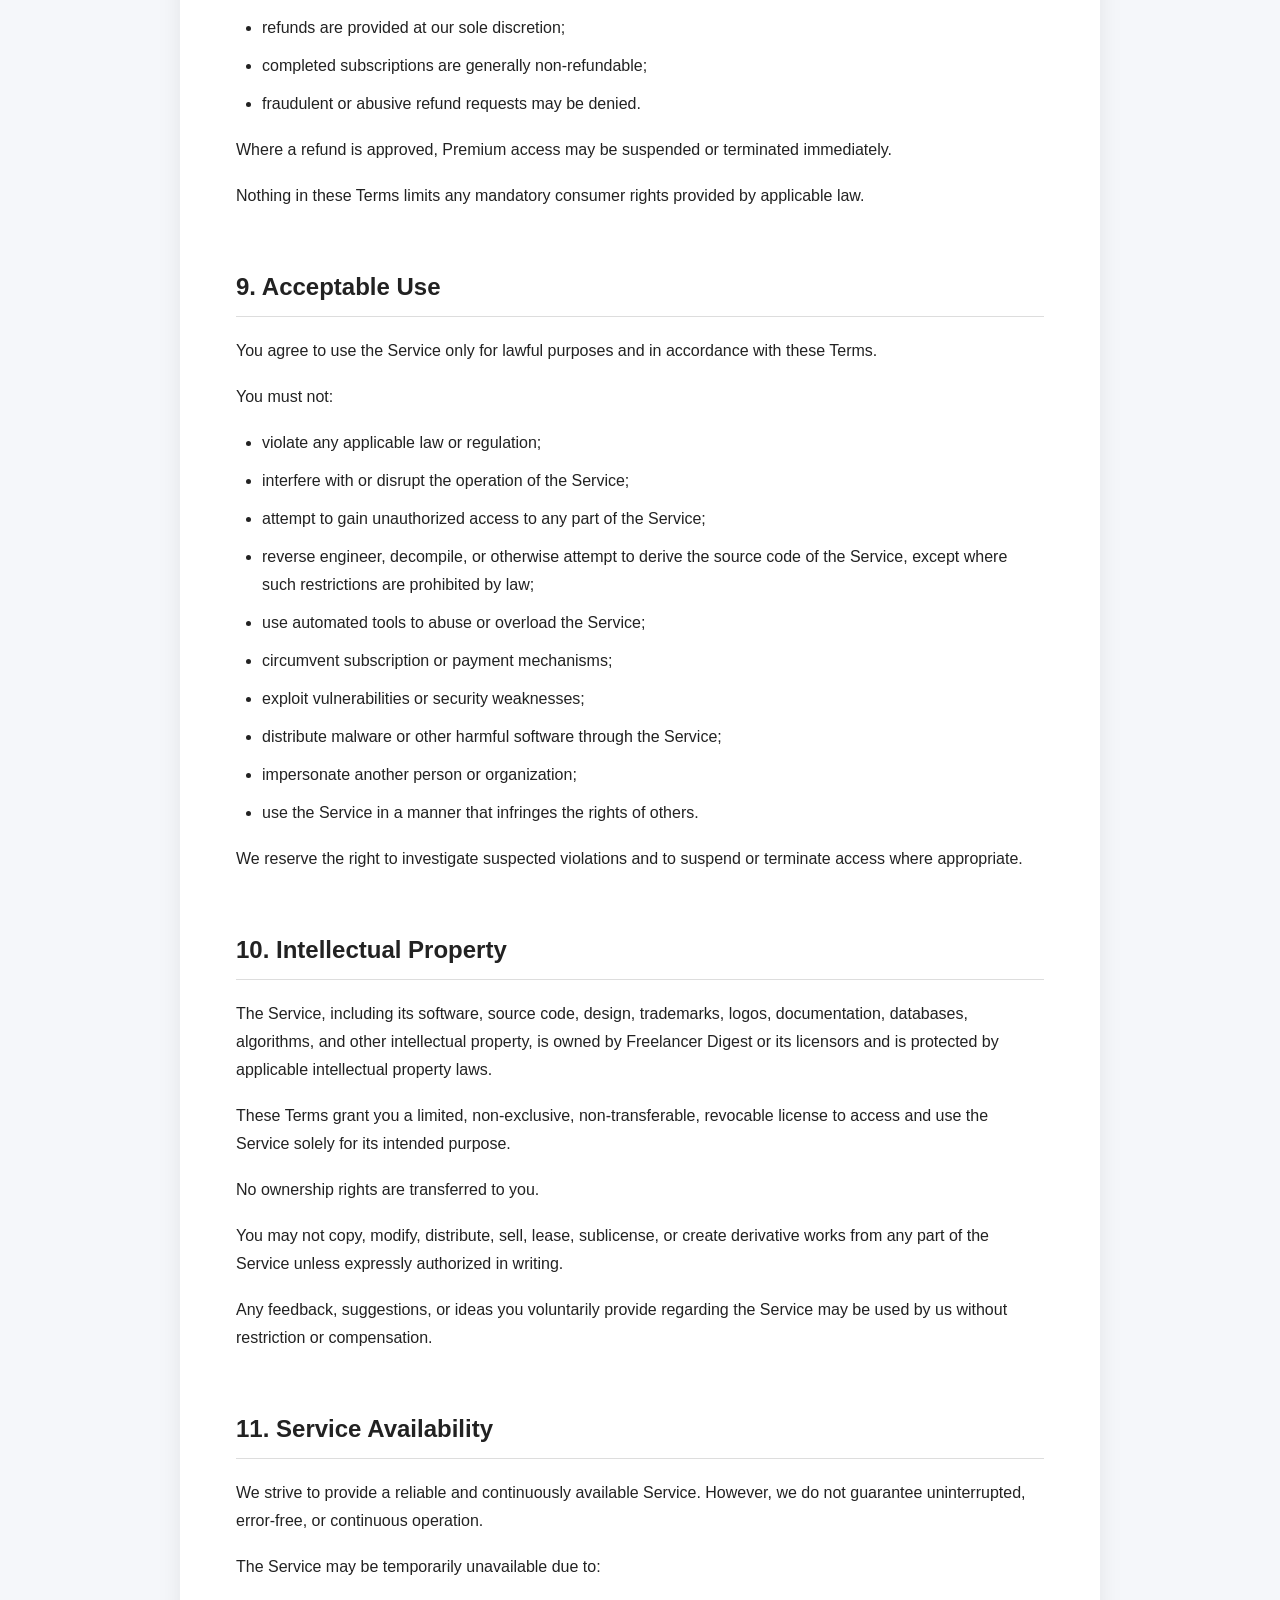
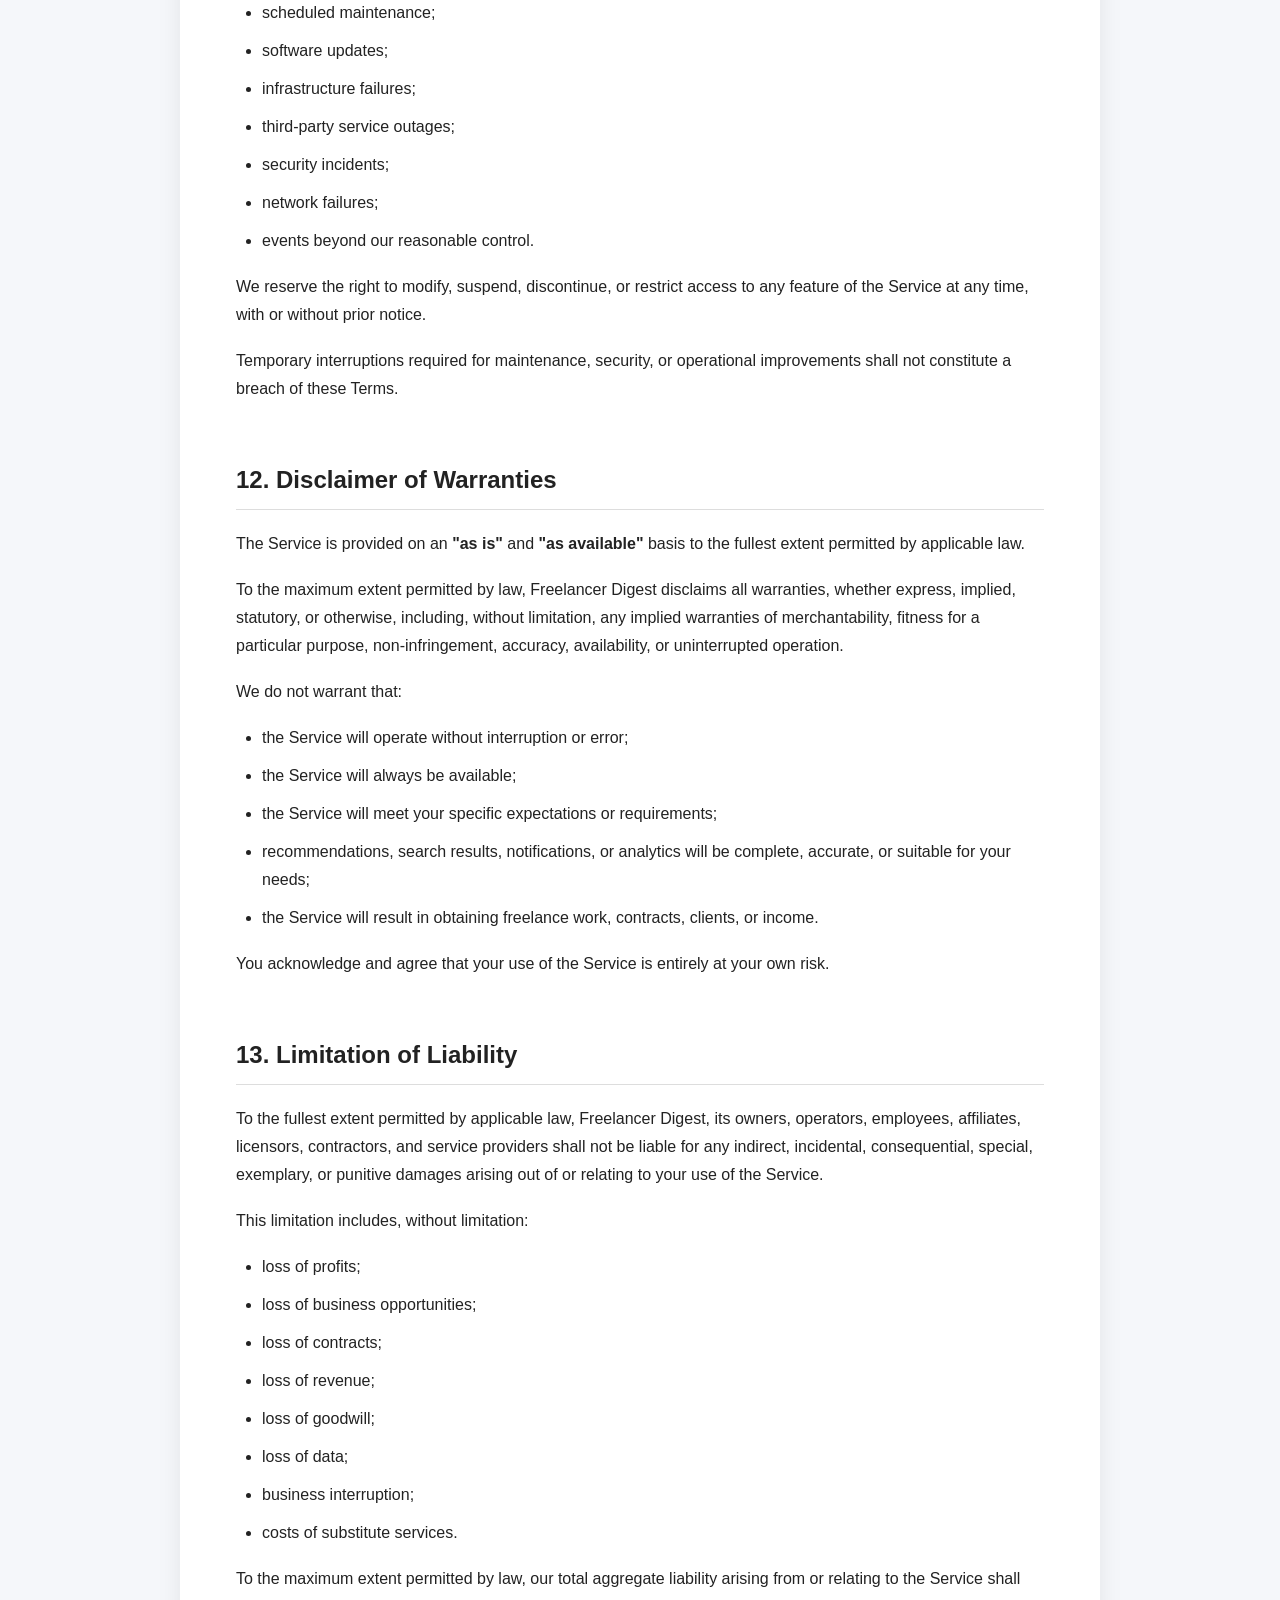
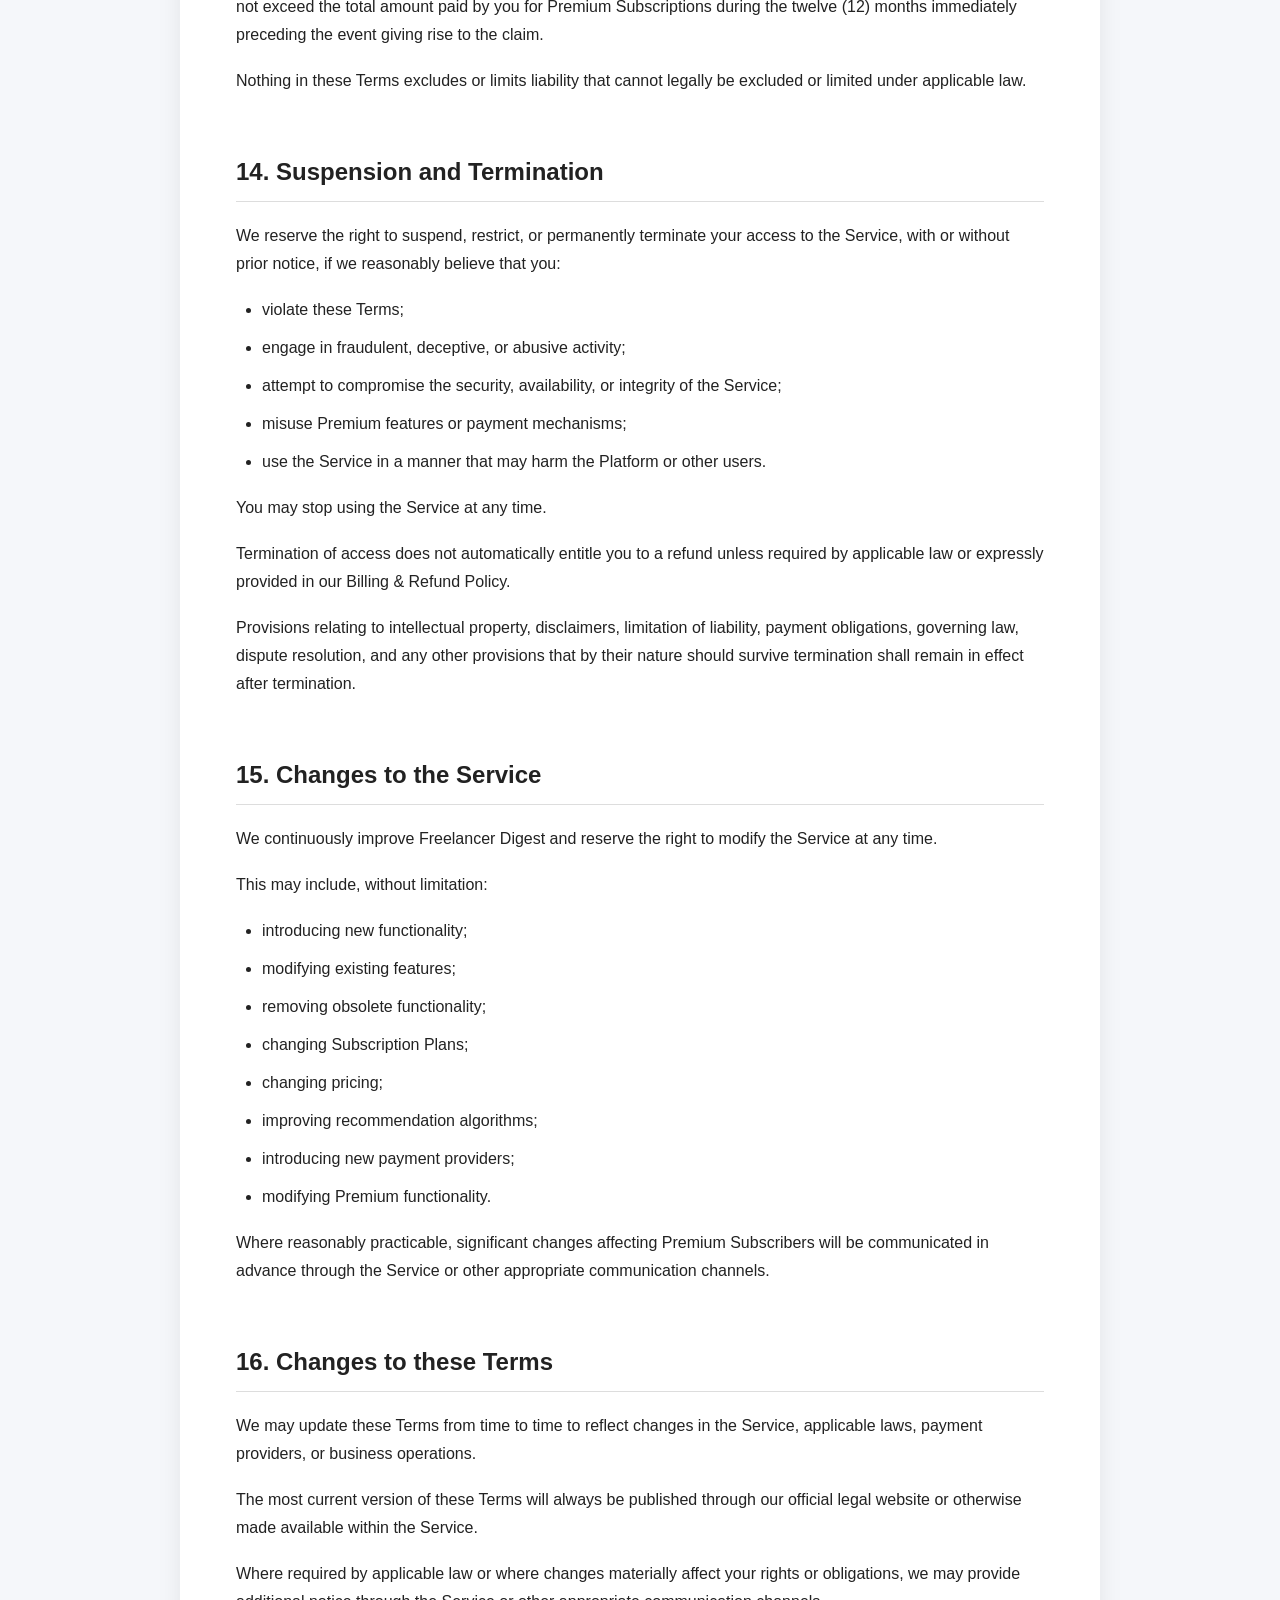
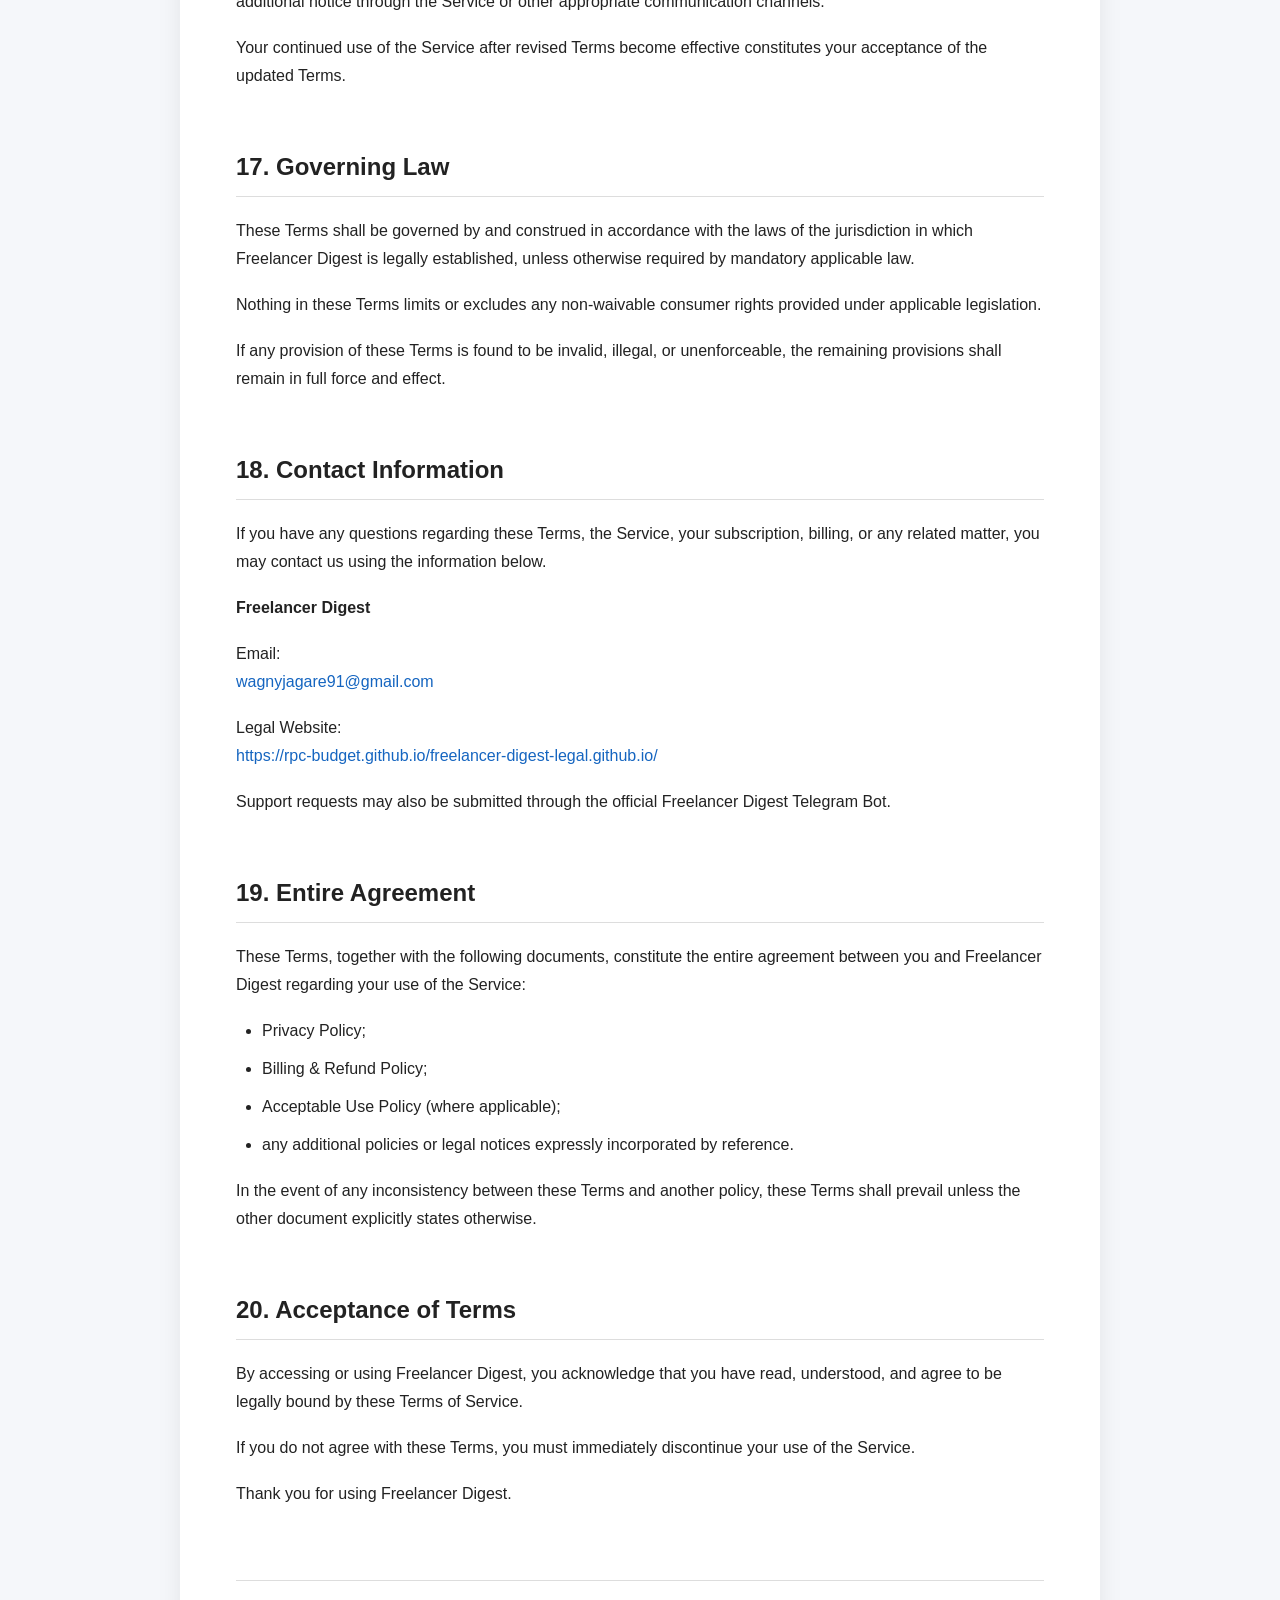
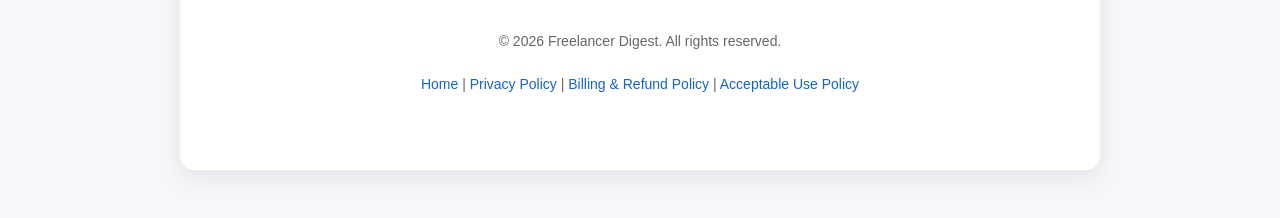
==== commit a8e91d8e: "Refactor header structure in terms.html" ====
--- a/terms.html
+++ b/terms.html
@@ -33,9 +33,42 @@
 
 <div class="container">
 
-<header>
-
-    <h1>Terms of Service</h1>
+<header class="header">
+
+    <div class="brand">
+
+        <img
+            src="assets/logo.svg"
+            alt="Freelancer Digest"
+            class="logo">
+
+        <div>
+
+            <h1>Terms of Service</h1>
+
+            <p class="subtitle">
+
+                Freelancer Digest Legal Documentation
+
+            </p>
+
+        </div>
+
+    </div>
+
+    <nav class="nav">
+
+        <a href="index.html">Home</a>
+
+        <a href="terms.html">Terms</a>
+
+        <a href="privacy.html">Privacy</a>
+
+        <a href="billing.html">Billing</a>
+
+        <a href="acceptable-use.html">Acceptable Use</a>
+
+    </nav>
 
 </header>
 
--- a/assets/style.css
+++ b/assets/style.css
@@ -443,3 +443,48 @@
 
 }
 }
+.cards{
+
+    display:grid;
+
+    grid-template-columns:repeat(auto-fit,minmax(260px,1fr));
+
+    gap:24px;
+
+    margin-top:40px;
+
+}
+
+.card{
+
+    display:block;
+
+    background:var(--surface);
+
+    border:1px solid var(--border);
+
+    border-radius:12px;
+
+    padding:24px;
+
+    text-decoration:none;
+
+    color:inherit;
+
+    transition:.2s;
+
+}
+
+.card:hover{
+
+    transform:translateY(-4px);
+
+    box-shadow:var(--shadow);
+
+}
+
+.card h3{
+
+    margin-top:0;
+
+}
